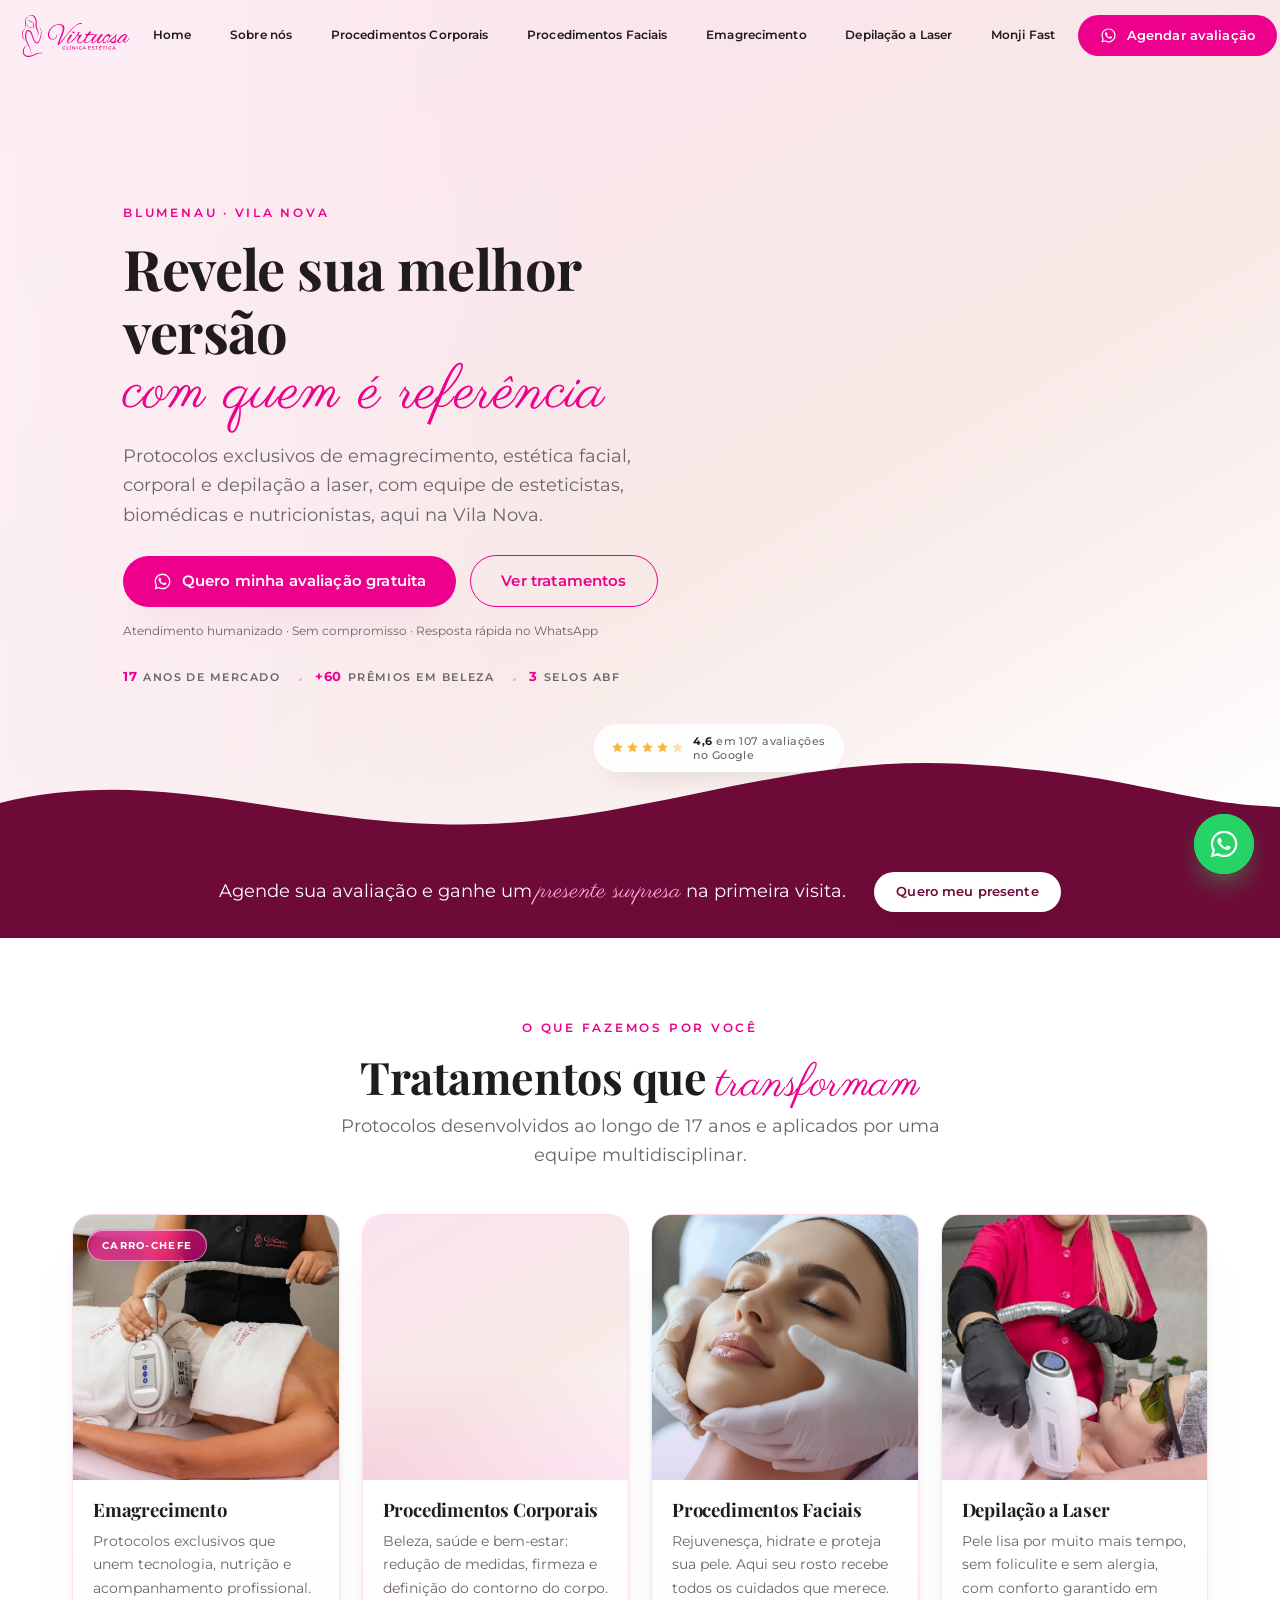
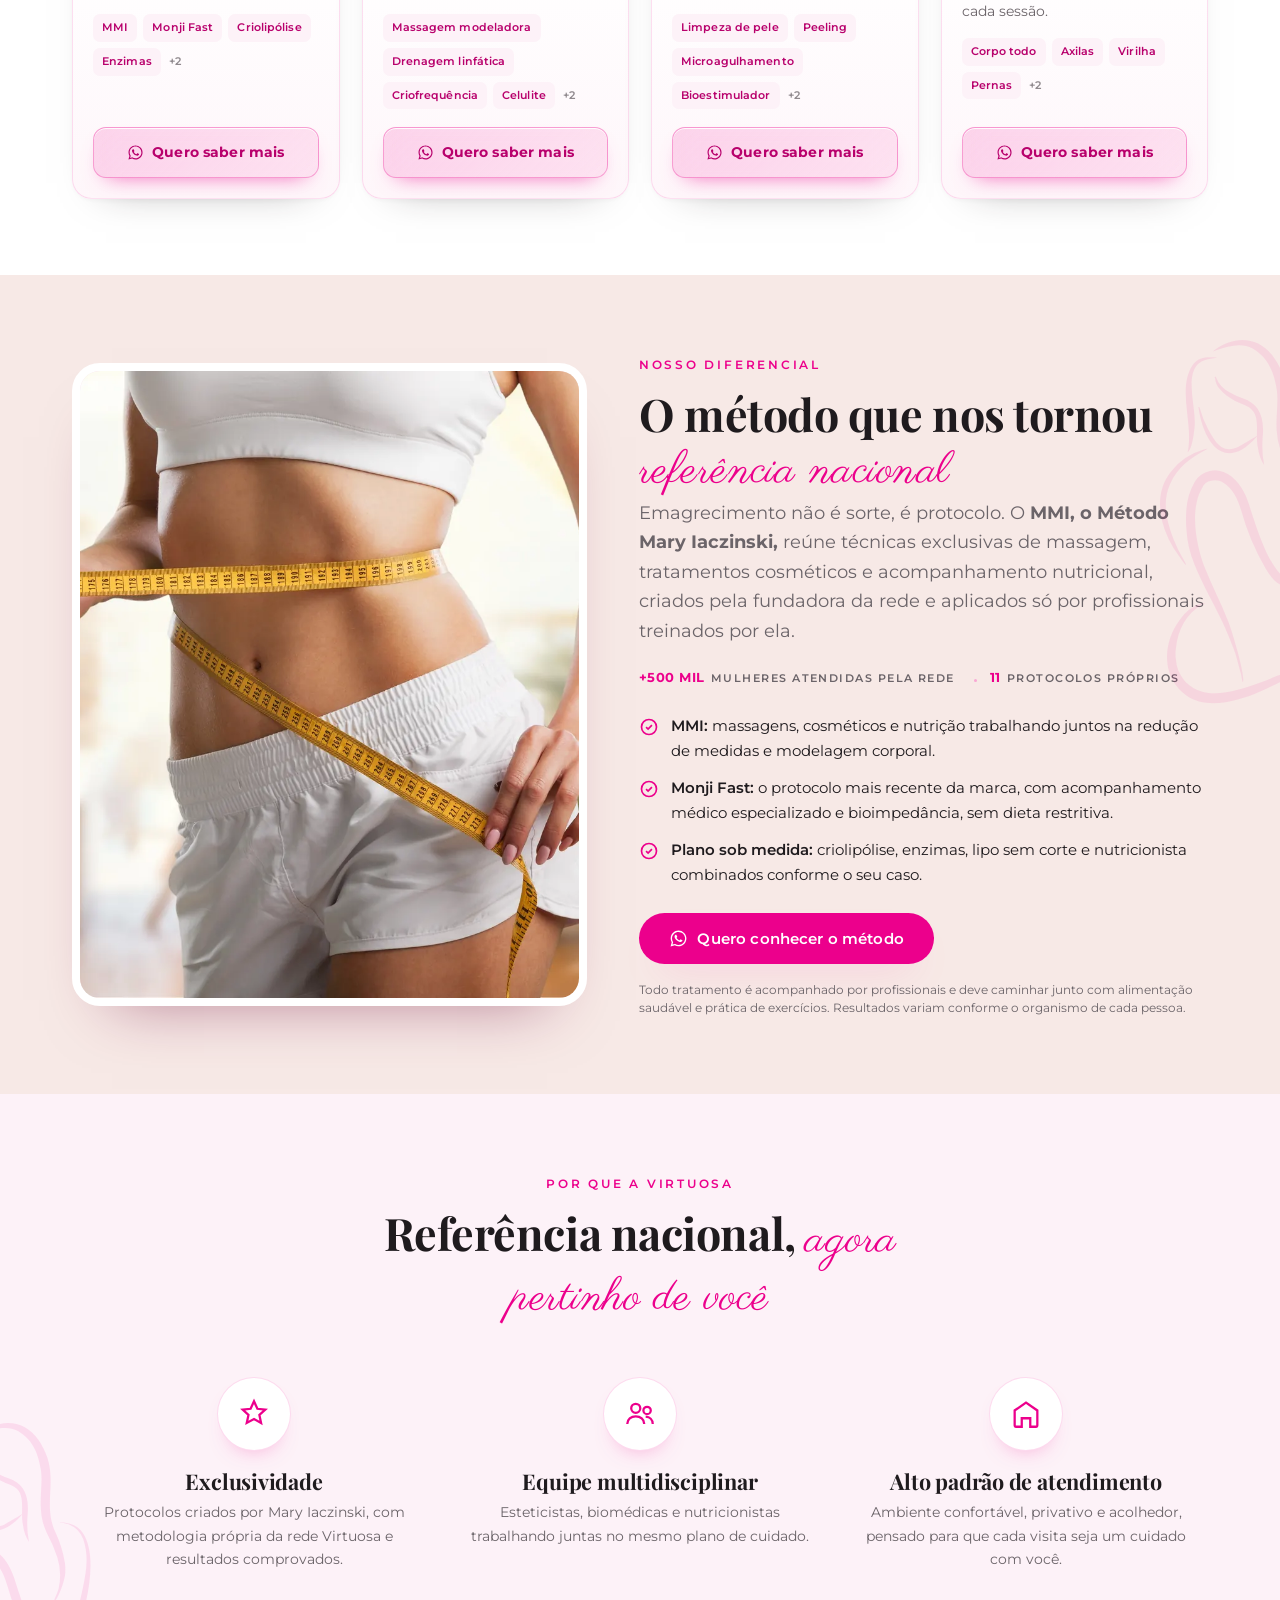
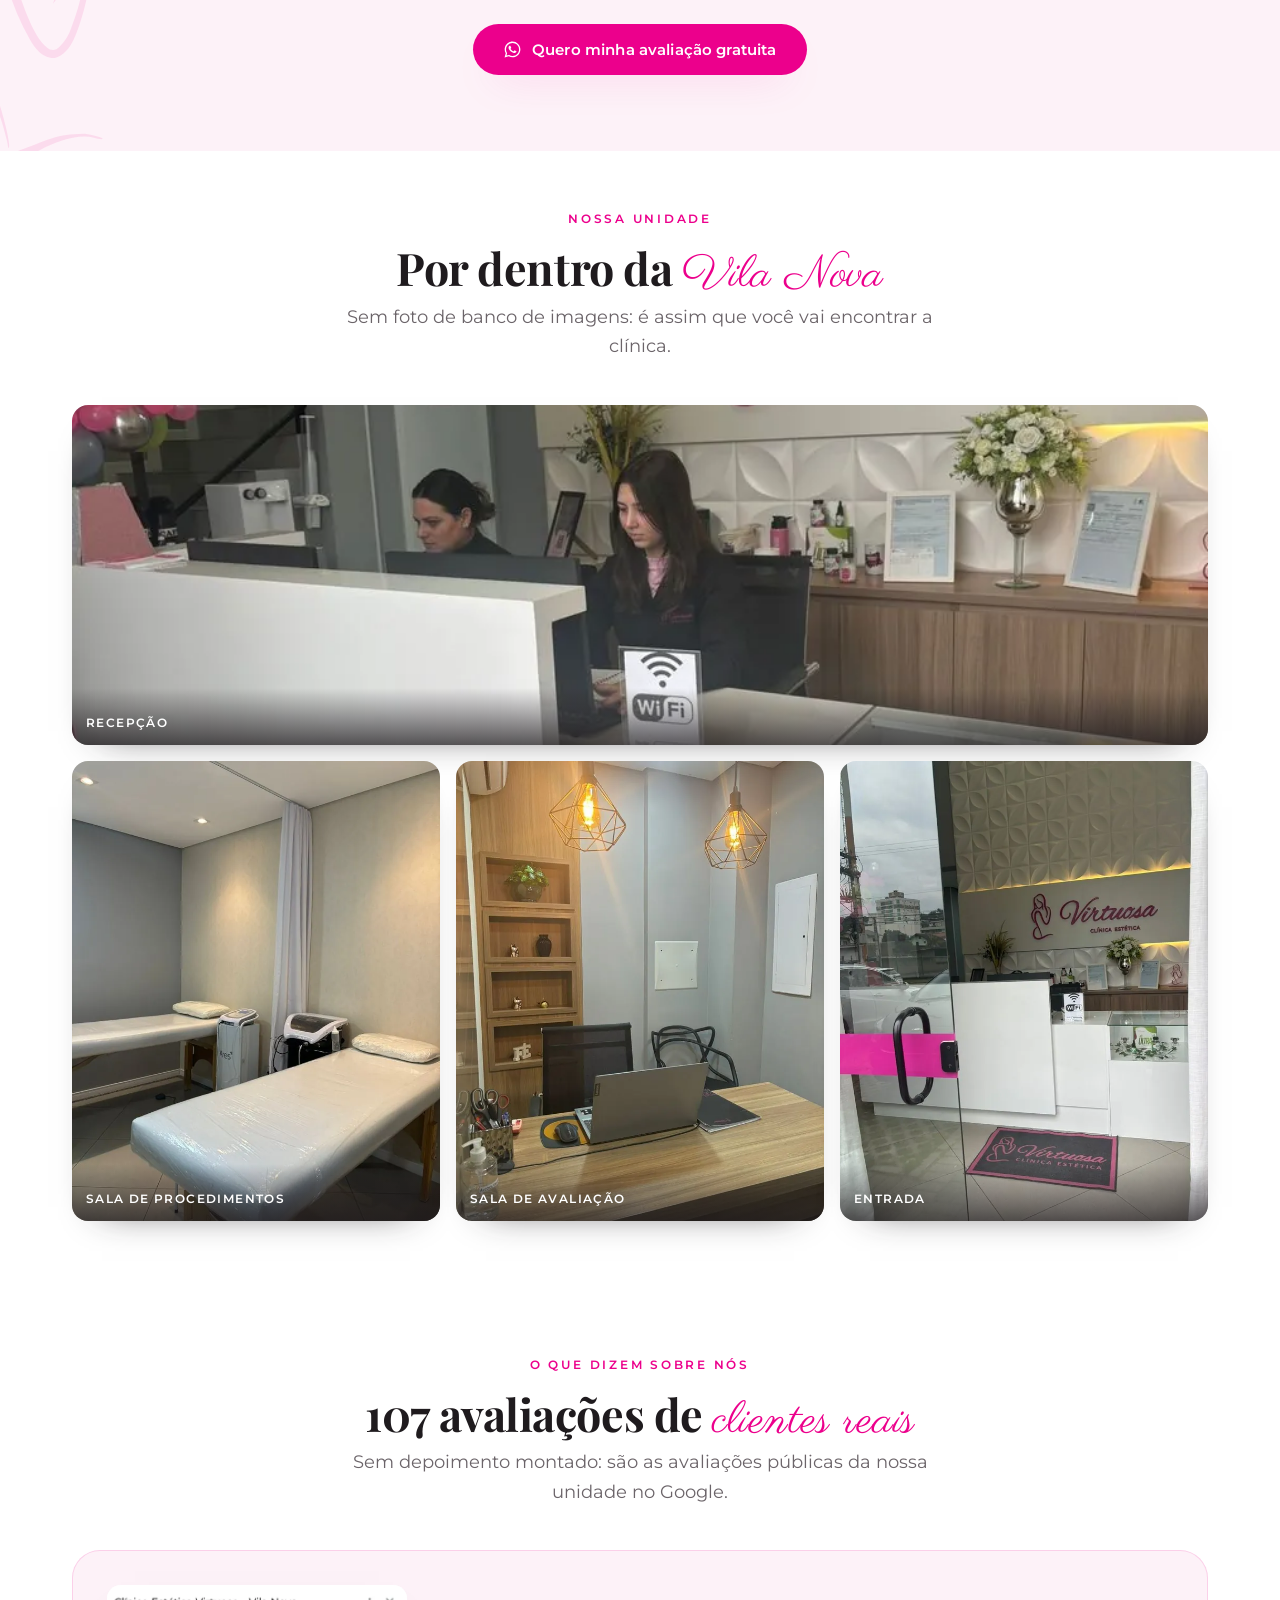
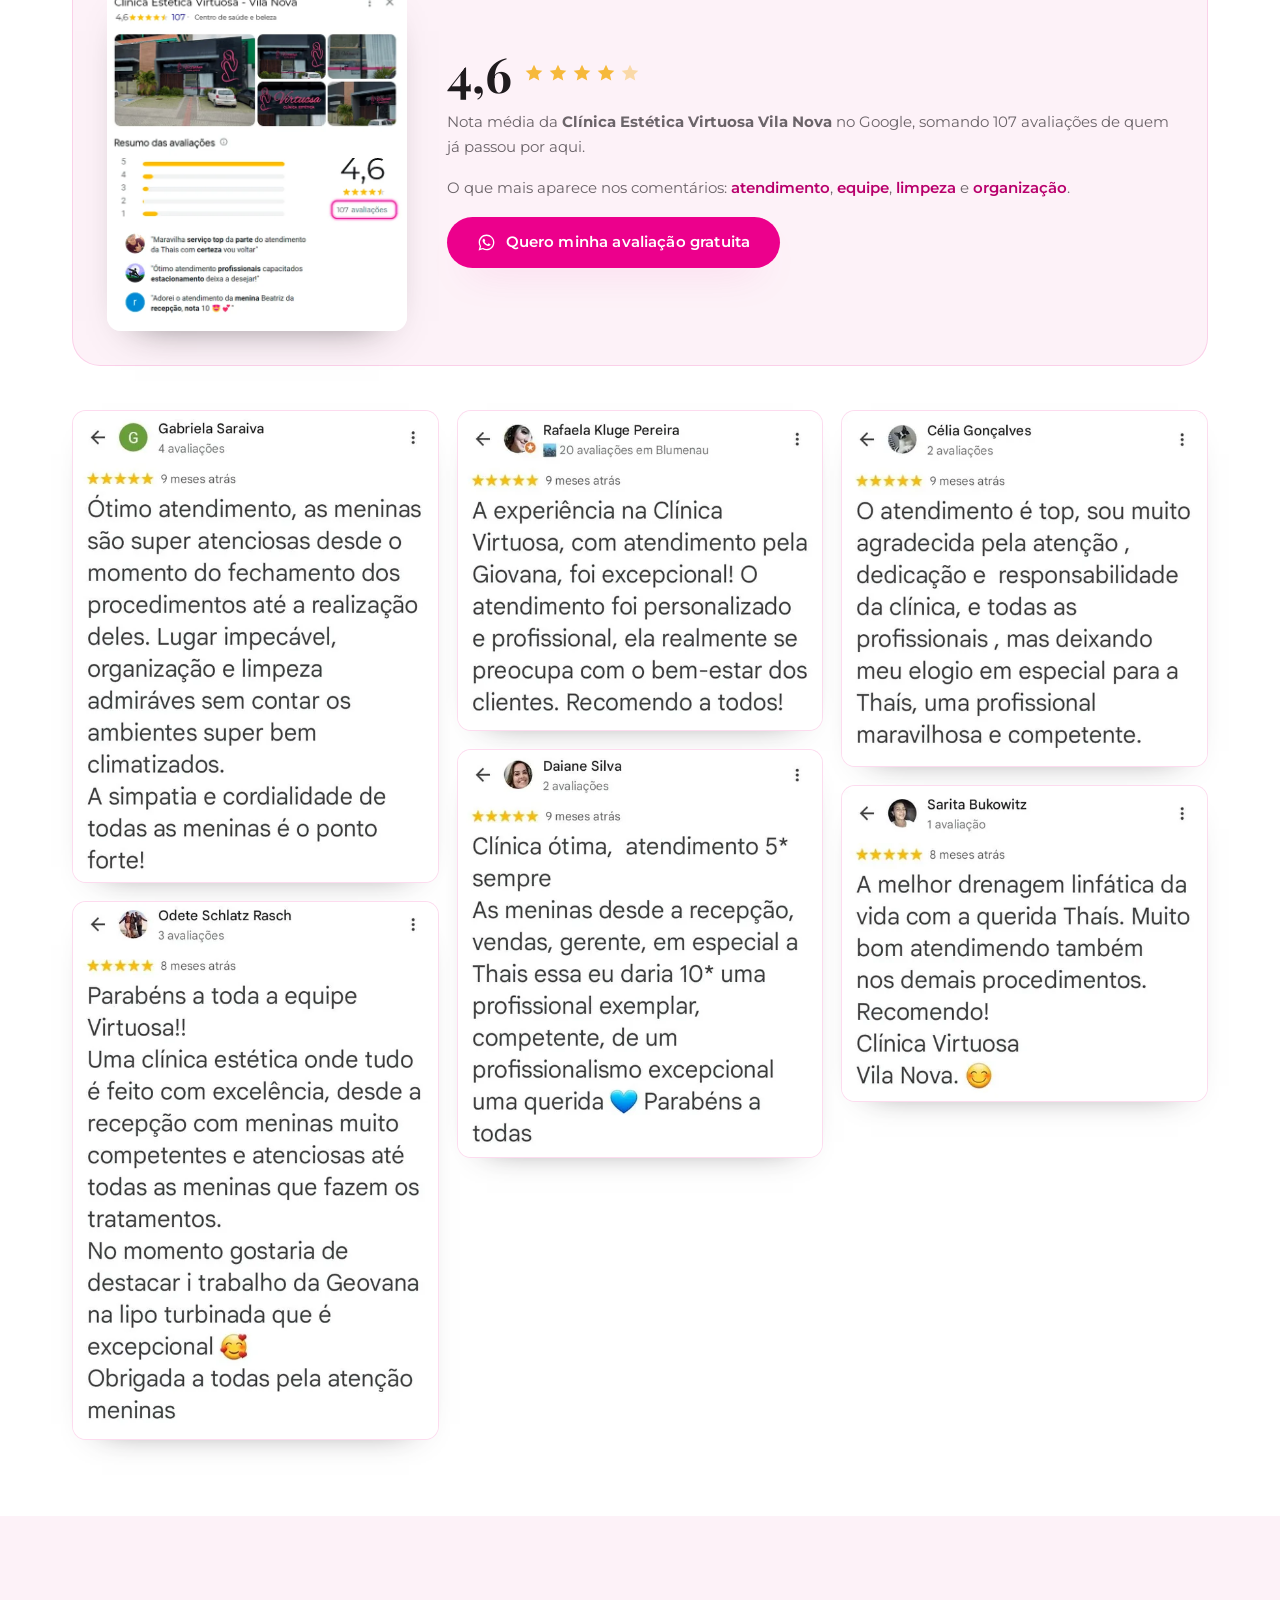
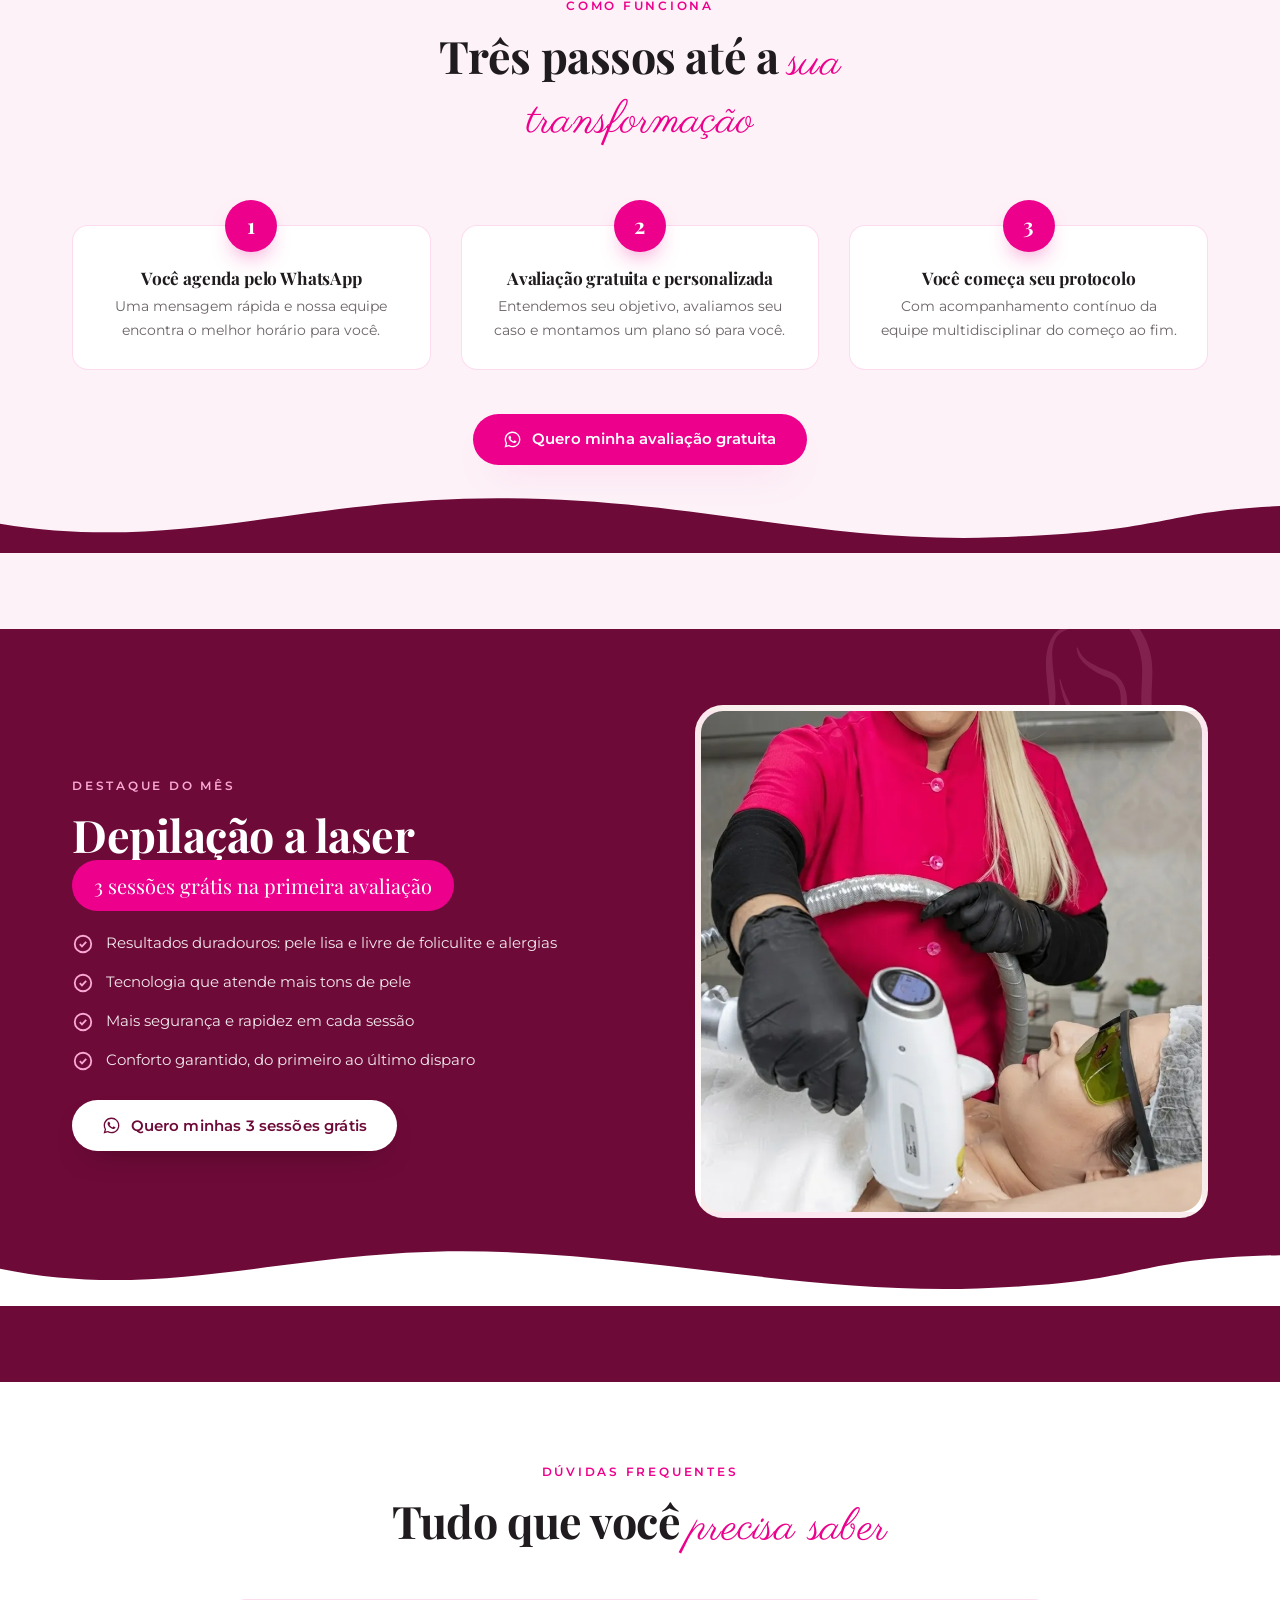
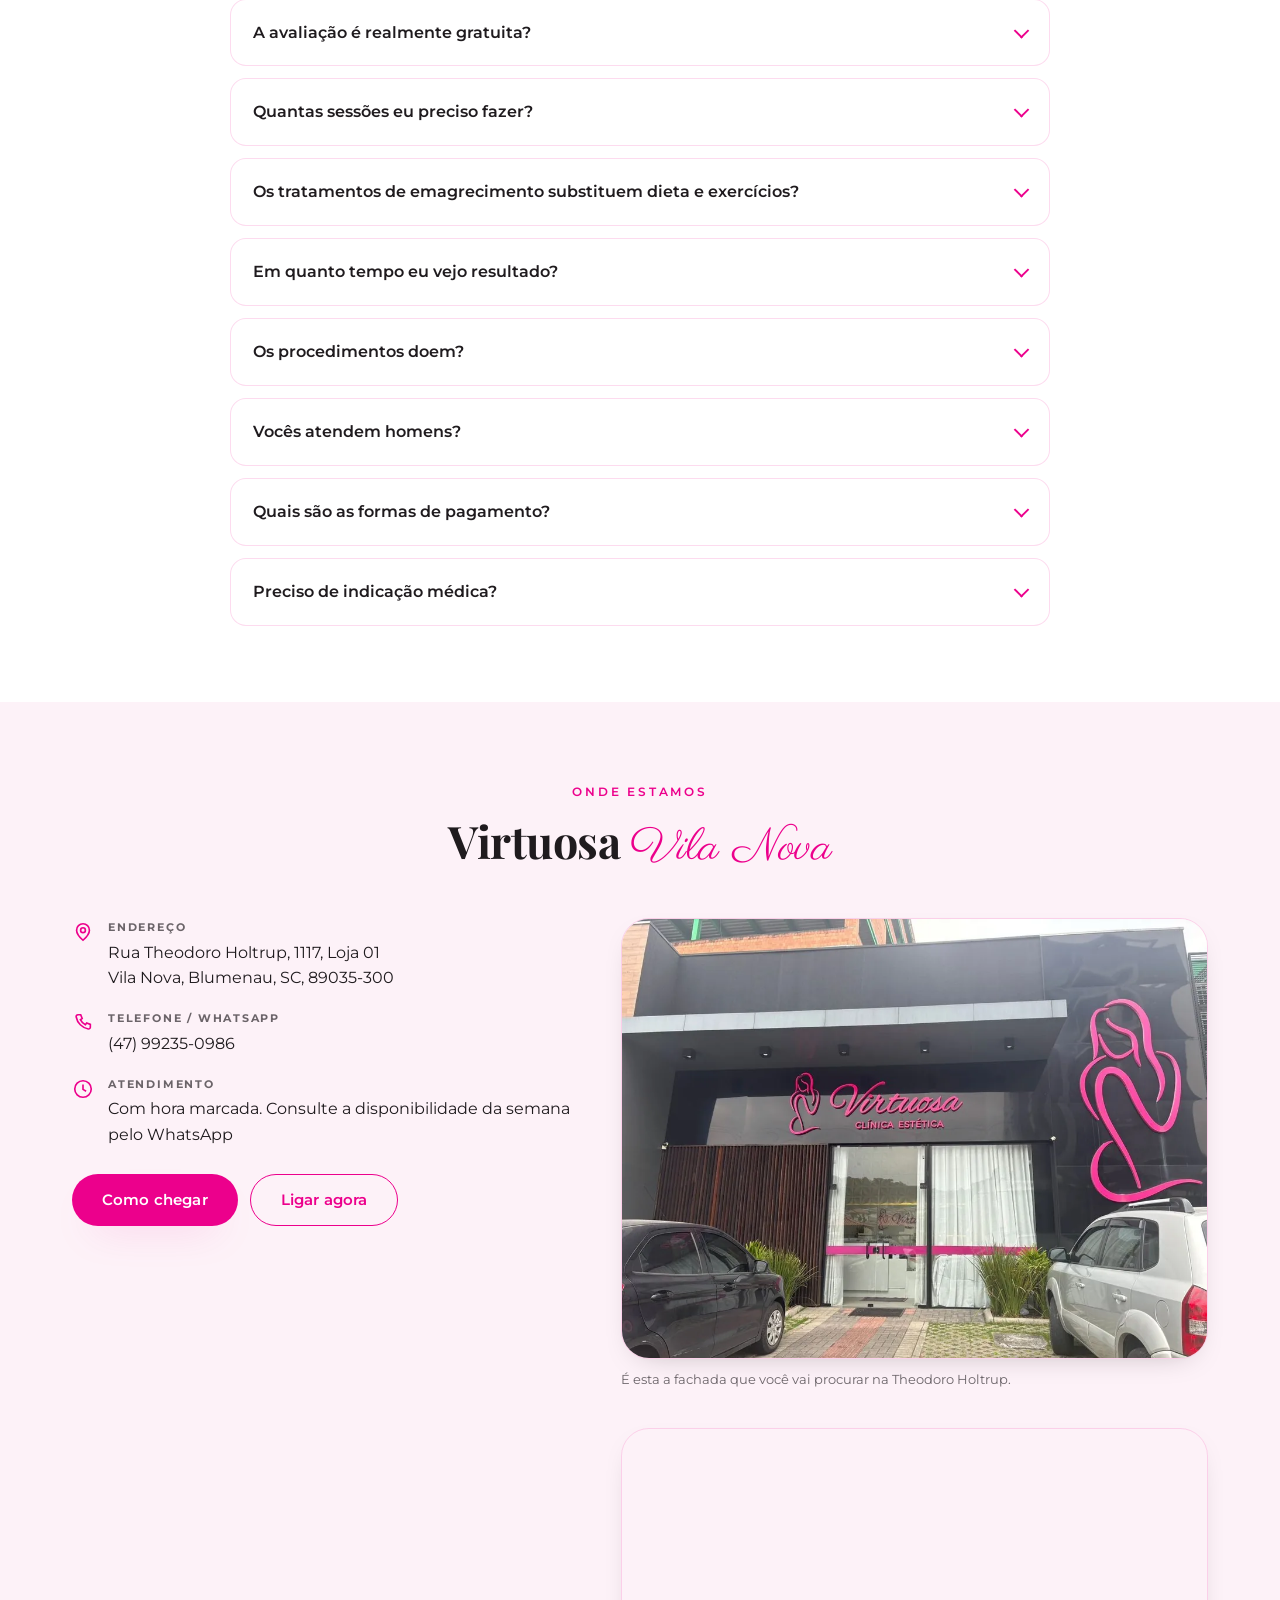
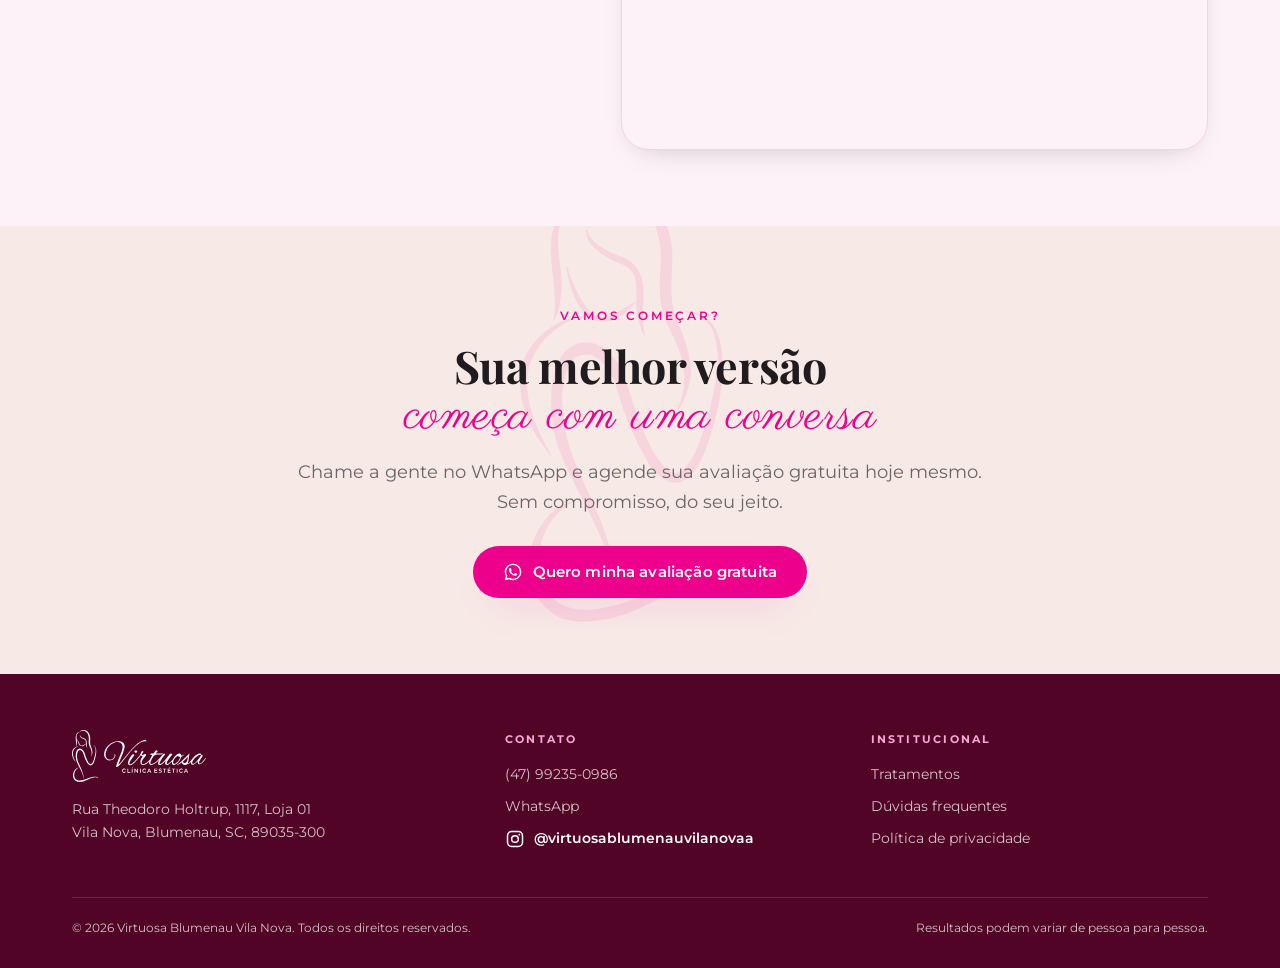
==== index.html @ 6028e005 "Landing page da Clínica Virtuosa Blumenau Vila Nova Site estático (HTML/CSS/JS, sem build) com foco " ====
<!DOCTYPE html>
<html lang="pt-BR">
<head>
<meta charset="UTF-8">
<meta name="viewport" content="width=device-width, initial-scale=1">
<title>Virtuosa Blumenau Vila Nova | Clínica Estética | Avaliação Gratuita</title>
<meta name="description" content="Clínica Virtuosa Blumenau Vila Nova: emagrecimento, estética facial, corporal e depilação a laser. 17 anos de mercado. Agende sua avaliação gratuita pelo WhatsApp.">
<meta name="theme-color" content="#EC008C">
<meta property="og:title" content="Virtuosa Blumenau Vila Nova | Avaliação Gratuita">
<meta property="og:description" content="Revele sua melhor versão com quem é referência em estética no Brasil. Avaliação gratuita em Blumenau, Vila Nova.">
<meta property="og:type" content="website">
<meta property="og:locale" content="pt_BR">
<link rel="preconnect" href="https://fonts.googleapis.com">
<link rel="preconnect" href="https://fonts.gstatic.com" crossorigin>
<link href="https://fonts.googleapis.com/css2?family=Playfair+Display:wght@400;600;700&family=Montserrat:wght@400;500;600;700&family=Parisienne&display=swap" rel="stylesheet">
<link rel="stylesheet" href="styles.css">
</head>
<body>

<!-- ============ DEFINIÇÕES SVG REUTILIZÁVEIS ============ -->
<svg width="0" height="0" style="position:absolute" aria-hidden="true">
  <defs>
    <!-- Silhueta feminina em linha contínua (símbolo do logo) -->
    <g id="mark-silhueta" fill="currentColor">
      <path id="Caminho_1" data-name="Caminho 1" d="M38.375,27.915c3.165.94,4.452,3.49,5.146,6.464,1.573,6.732-.89,17.265-3.377,23.49-.947,2.374-2.044,4.676-4.306,6.1a4.737,4.737,0,0,1-1.328.586,3.6,3.6,0,0,1-1.565-.009c-2.628-.57-4.052-2.594-5.372-4.72A64.032,64.032,0,0,1,21.166,44.6c-.89-2.9-2.094-5.738-4.945-7.328a1.755,1.755,0,0,0-.805-.34,4.6,4.6,0,0,0-2,0,2.991,2.991,0,0,0-2.329,1.784c-3.355,5.5-1.631,14.956.584,20.662,1.813,4.671,4.172,9.092,6,13.753,1.292,3.017,4.95,15.675,3.886,16.149-.045.02-.465-2.554-.561-2.556-.57-2.062-1.041-4.148-1.8-6.161-.827-2.2-1.714-4.362-2.7-6.5C14.137,68.949,11.247,64.1,9.12,58.872a27.611,27.611,0,0,1-2.19-9.415,34.194,34.194,0,0,1,0-5.08,16.509,16.509,0,0,1,2.19-7.214,6.215,6.215,0,0,1,8.613-1.988c2.925,1.8,4.453,4.694,5.476,7.856,1.56,4.819,4.815,15.757,8.973,18.792a2.208,2.208,0,0,0,3.2-.131,12.708,12.708,0,0,0,3.342-5.281A63,63,0,0,0,41.856,45.79c.967-4.753,1.775-8.849.151-13.7a7.027,7.027,0,0,0-3.851-3.964c-.72-.311-3.031-.725-3.029-.767a16.213,16.213,0,0,1,3.248.559" transform="translate(-0.082 -0.329)" fill="currentColor" fill-rule="evenodd"/>
      <path id="Caminho_2" data-name="Caminho 2" d="M25.744,90c6.977-2.554,8.741-3.964,16.32-4.118,1.8.078,5.418,1.1,5.228,1.385s-1.538-.155-2.458-.307c-4.5-1.176-10.592,1.318-14.534,3.288-4.21,2.1-8.512,4.087-13.158,4.749-3.57.509-7.283.456-10.442-1.874C.275,88.381.709,79.479,5.173,73.56a10.462,10.462,0,0,1,5.348-4.137,7.254,7.254,0,0,1,1.513-.238c.051.04-.9.307-1.083.442C6.741,72.172,4.727,76.1,4.176,80.945a9.087,9.087,0,0,0-.008,2.913,9.223,9.223,0,0,0,7.092,8.488C15.731,93.43,21.677,91.489,25.744,90" transform="translate(-0.022 -0.832)" fill="currentColor" fill-rule="evenodd"/>
      <path id="Caminho_3" data-name="Caminho 3" d="M14.72,2.344C19.385-1.018,25.832-1.18,29.826,4.617c6.619,9.606.694,16.351,4.636,25.234a31.51,31.51,0,0,1,2.668,8.641,14.042,14.042,0,0,1-.008,3.227c-.488,2.488-1.588,5.775-3.3,7.758.319-1.1,1.24-3,1.533-4.109a16.535,16.535,0,0,0-.346-8.651,42.979,42.979,0,0,0-2.869-6.6,17.52,17.52,0,0,1-1.629-6.458c-.265-3.465.44-7.28.052-10.489-.68-4.512-2.152-8.536-6.315-10.947C21.3.514,17.928,1.642,14.972,2.6c-.538.233-1.133.491-.951.327a4.2,4.2,0,0,1,.7-.584" transform="translate(-0.168)" fill="currentColor" fill-rule="evenodd"/>
      <path id="Caminho_4" data-name="Caminho 4" d="M11.608,29.079C7.77,31.026,4.518,33.622,2.66,37.71c-2.2,4.827-.881,9.878.933,14.549a35.178,35.178,0,0,0,2.269,4.7c2,3.49.3,1.406-.839-.338a25.628,25.628,0,0,1-4.6-9.61c-.872-4.415-.55-8.771,2.4-12.431a16.644,16.644,0,0,1,8.548-5.737,6.5,6.5,0,0,1,1-.265c-.087.215-.693.442-.768.5" transform="translate(0 -0.344)" fill="currentColor" fill-rule="evenodd"/>
      <path id="Caminho_5" data-name="Caminho 5" d="M14.692,9.676a7.145,7.145,0,0,0,3.688,4.064A18.421,18.421,0,0,0,21.834,15.3c3.5,1.19,5.528,4.055,5.083,9.572a27.294,27.294,0,0,0,.349,7.834A11.068,11.068,0,0,1,25.63,28.1c-.956-4.125,1.335-9.219-3.376-11.029a15.917,15.917,0,0,1-4.628-2.411c-1.416-1.186-2.974-2.383-3.126-4.533-.111-.228-.218-.454.192-.45" transform="translate(-0.173 -0.117)" fill="currentColor" fill-rule="evenodd"/>
      <path id="Caminho_6" data-name="Caminho 6" d="M9.017,23.249c-.405,3.493-.911,5.277-1.778,6.081C8.918,21.911,4.456,13.016,8.524,6.651c1.219-1.908,3-2.152,4.953-2.117,1.153.021,1.938.069,1.274.13-.189.018-.958.168-1.494.253C4.819,6,9.964,17.423,9.017,23.249" transform="translate(-0.081 -0.055)" fill="currentColor" fill-rule="evenodd"/>
      <path id="Caminho_7" data-name="Caminho 7" d="M25.176,25.256c.676-.45.41-.254.043.154-7.978,8.96-13.6,2.374-15.077-7.546-.083-.235.011-.278.211-.2a28.414,28.414,0,0,0,4.162,8.8c1.653,2.2,3.544,2.668,6.023,1.5.4-.191,4.64-2.694,4.637-2.705" transform="translate(-0.121 -0.212)" fill="currentColor" fill-rule="evenodd"/>
    </g>
    <!-- Ícone WhatsApp -->
    <g id="ic-wa"><path fill="currentColor" d="M12.04 2C6.58 2 2.13 6.45 2.13 11.91c0 1.75.46 3.45 1.32 4.95L2 22l5.25-1.38a9.9 9.9 0 0 0 4.79 1.22h.01c5.46 0 9.91-4.45 9.91-9.91 0-2.65-1.03-5.14-2.9-7.01A9.82 9.82 0 0 0 12.04 2Zm0 18.13h-.01a8.2 8.2 0 0 1-4.19-1.15l-.3-.18-3.12.82.83-3.04-.2-.31a8.19 8.19 0 0 1-1.26-4.36c0-4.54 3.7-8.24 8.25-8.24 2.2 0 4.27.86 5.83 2.42a8.2 8.2 0 0 1 2.41 5.83c0 4.54-3.7 8.21-8.24 8.21Zm4.52-6.16c-.25-.12-1.47-.72-1.69-.81-.23-.08-.39-.12-.56.13-.16.24-.64.8-.78.97-.15.16-.29.18-.53.06-.25-.12-1.05-.39-1.99-1.23-.74-.66-1.23-1.47-1.38-1.72-.14-.25-.01-.38.11-.5.11-.11.25-.29.37-.43.13-.15.17-.25.25-.41.08-.17.04-.31-.02-.43-.06-.12-.56-1.34-.76-1.84-.2-.48-.4-.42-.56-.43h-.47c-.16 0-.43.06-.65.31-.22.25-.85.84-.85 2.03s.87 2.35 1 2.51c.12.16 1.71 2.61 4.15 3.66.58.25 1.03.4 1.38.51.58.19 1.11.16 1.53.1.47-.07 1.47-.6 1.67-1.18.21-.58.21-1.07.15-1.18-.06-.11-.22-.17-.47-.29Z"/></g>
  </defs>
</svg>

<!-- ============ HEADER ============ -->
<header class="header" id="header">
  <div class="wrap">
    <a class="brand" href="#topo" aria-label="Virtuosa Clínica Estética, início">
      <img src="assets/logo.svg" alt="Virtuosa Clínica Estética" width="243" height="94">
    </a>
      <nav class="nav" id="nav">
        <a href="index.html">Home</a>
        <a href="index.html#diferenciais">Sobre nós</a>
        <a href="procedimentos-corporais.html">Procedimentos Corporais</a>
        <a href="index.html#servicos">Procedimentos Faciais</a>
        <a href="index.html#metodo">Emagrecimento</a>
        <a href="index.html#laser">Depilação a Laser</a>
        <a href="index.html#metodo">Monji Fast</a>
      </nav>
      <button class="nav-toggle" type="button" aria-label="Abrir menu" aria-expanded="false" aria-controls="nav">
        <span></span><span></span><span></span>
      </button>
    <a class="btn btn--primary btn--sm" data-wa href="#" target="_blank" rel="noopener">
      <svg width="17" height="17" viewBox="0 0 24 24" aria-hidden="true"><use href="#ic-wa"/></svg>
      Agendar avaliação
    </a>
  </div>
</header>

<main id="topo">

<!-- ============ HERO ============ -->
<section class="hero">
  <div class="hero__photo img-slot" data-slot>
    <picture>
      <source media="(min-width:940px)" srcset="assets/img/hero-desktop.webp" type="image/webp">
      <source media="(min-width:940px)" srcset="assets/img/hero-desktop.jpg">
      <source srcset="assets/img/hero-mobile.webp" type="image/webp">
      <img src="assets/img/hero-mobile.jpg" width="1000" height="1250" fetchpriority="high" decoding="async"
           alt="Especialista da Clínica Virtuosa Blumenau Vila Nova sorrindo no ambiente da clínica">
    </picture>
    <div class="img-slot__ph"><svg viewBox="0 0 52 98" aria-hidden="true"><use href="#mark-silhueta"/></svg><span>assets/img/hero-desktop.jpg</span></div>
  </div>
  <div class="hero__veil" aria-hidden="true"></div>
  <div class="hero__badge">
    <span class="hero__badge-stars" aria-hidden="true">
      <svg viewBox="0 0 24 24" fill="currentColor"><path d="m12 2 3 6.5 7 .8-5.2 4.7 1.5 6.9L12 17.4 5.7 20.9l1.5-6.9L2 9.3l7-.8L12 2Z"/></svg>
      <svg viewBox="0 0 24 24" fill="currentColor"><path d="m12 2 3 6.5 7 .8-5.2 4.7 1.5 6.9L12 17.4 5.7 20.9l1.5-6.9L2 9.3l7-.8L12 2Z"/></svg>
      <svg viewBox="0 0 24 24" fill="currentColor"><path d="m12 2 3 6.5 7 .8-5.2 4.7 1.5 6.9L12 17.4 5.7 20.9l1.5-6.9L2 9.3l7-.8L12 2Z"/></svg>
      <svg viewBox="0 0 24 24" fill="currentColor"><path d="m12 2 3 6.5 7 .8-5.2 4.7 1.5 6.9L12 17.4 5.7 20.9l1.5-6.9L2 9.3l7-.8L12 2Z"/></svg>
      <svg viewBox="0 0 24 24" fill="currentColor"><path d="m12 2 3 6.5 7 .8-5.2 4.7 1.5 6.9L12 17.4 5.7 20.9l1.5-6.9L2 9.3l7-.8L12 2Z"/></svg>
    </span>
    <span><strong>4,6</strong> em 107 avaliações no Google</span>
  </div>
  <div class="wrap">
    <div class="hero__grid">
      <div class="hero__copy reveal">
        <span class="kicker">Blumenau · Vila Nova</span>
        <h1>Revele sua melhor versão <span class="script">com quem é referência</span></h1>
        <p class="lead hero__sub">Protocolos exclusivos de emagrecimento, estética facial, corporal e depilação a laser, com equipe de esteticistas, biomédicas e nutricionistas, aqui na Vila Nova.</p>
        <div class="hero__cta">
          <a class="btn btn--primary" data-wa href="#" target="_blank" rel="noopener">
            <svg width="19" height="19" viewBox="0 0 24 24" aria-hidden="true"><use href="#ic-wa"/></svg>
            Quero minha avaliação gratuita
          </a>
          <a class="btn btn--ghost" href="#servicos">Ver tratamentos</a>
        </div>
        <p class="hero__note">Atendimento humanizado · Sem compromisso · Resposta rápida no WhatsApp</p>
        <ul class="seals">
          <li><strong>17</strong> anos de mercado</li>
          <li><strong>+60</strong> prêmios em beleza</li>
          <li><strong>3</strong> selos ABF</li>
        </ul>
      </div>

    </div>
  </div>
  <div class="wave" aria-hidden="true">
    <svg viewBox="0 0 1440 90" preserveAspectRatio="none"><path fill="#6E0A38" d="M0 46c180-40 320 22 520 22S880-4 1080 6s240 40 360 44v40H0V46Z"/></svg>
  </div>
</section>

<!-- ============ BARRA DE OFERTA ============ -->
<section class="offer" aria-label="Oferta da primeira visita">
  <div class="wrap">
    <p>Agende sua avaliação e ganhe um <span class="gift">presente surpresa</span> na primeira visita.</p>
    <a class="btn btn--light btn--sm" data-wa data-msg="Olá, estava no site e quero agendar minha avaliação gratuita para receber o presente surpresa" href="#" target="_blank" rel="noopener">Quero meu presente</a>
  </div>
</section>

<!-- ============ SERVIÇOS ============ -->
<section class="section" id="servicos">
  <div class="wrap">
    <div class="section-head reveal">
      <span class="kicker">O que fazemos por você</span>
      <h2>Tratamentos que <span class="script">transformam</span></h2>
      <p class="lead">Protocolos desenvolvidos ao longo de 17 anos e aplicados por uma equipe multidisciplinar.</p>
    </div>

    <div class="grid grid-4">
      <article class="card reveal">
        <span class="card__flag">Carro-chefe</span>
        <div class="img-slot" data-slot>
          <picture>
            <source srcset="assets/img/emagrecimento.webp?v=2" type="image/webp">
            <img src="assets/img/emagrecimento.jpg?v=2" width="800" height="600" alt="Protocolo de emagrecimento na Virtuosa" loading="lazy" decoding="async">
          </picture>
          <div class="img-slot__ph"><svg viewBox="0 0 52 98" aria-hidden="true"><use href="#mark-silhueta"/></svg><span>emagrecimento.jpg</span></div>
        </div>
        <div class="card__body">
          <h3>Emagrecimento</h3>
          <p>Protocolos exclusivos que unem tecnologia, nutrição e acompanhamento profissional.</p>
          <ul class="card__tags">
            <li>MMI</li><li>Monji Fast</li><li>Criolipólise</li><li>Enzimas</li><li class="more">+2</li>
          </ul>
          <a class="card__cta" data-wa data-msg="Olá, estava no site e quero saber mais sobre os protocolos de Emagrecimento" href="#" target="_blank" rel="noopener"><svg width="17" height="17" viewBox="0 0 24 24" aria-hidden="true"><use href="#ic-wa"/></svg>Quero saber mais</a>
        </div>
      </article>

      <article class="card reveal">
        <div class="img-slot" data-slot>
          <picture>
            <source srcset="assets/img/corporal.webp?v=2" type="image/webp">
            <img src="assets/img/corporal.jpg?v=2" width="800" height="600" alt="Procedimentos corporais na Virtuosa" loading="lazy" decoding="async">
          </picture>
          <div class="img-slot__ph"><svg viewBox="0 0 52 98" aria-hidden="true"><use href="#mark-silhueta"/></svg><span>corporal.jpg</span></div>
        </div>
        <div class="card__body">
          <h3>Procedimentos Corporais</h3>
          <p>Beleza, saúde e bem-estar: redução de medidas, firmeza e definição do contorno do corpo.</p>
          <ul class="card__tags">
            <li>Massagem modeladora</li><li>Drenagem linfática</li><li>Criofrequência</li><li>Celulite</li><li class="more">+2</li>
          </ul>
          <a class="card__cta" data-wa data-msg="Olá, estava no site e quero saber mais sobre os Procedimentos Corporais" href="#" target="_blank" rel="noopener"><svg width="17" height="17" viewBox="0 0 24 24" aria-hidden="true"><use href="#ic-wa"/></svg>Quero saber mais</a>
        </div>
      </article>

      <article class="card reveal">
        <div class="img-slot" data-slot>
          <picture>
            <source srcset="assets/img/facial.webp?v=2" type="image/webp">
            <img src="assets/img/facial.jpg?v=2" width="800" height="600" alt="Procedimentos faciais na Virtuosa" loading="lazy" decoding="async">
          </picture>
          <div class="img-slot__ph"><svg viewBox="0 0 52 98" aria-hidden="true"><use href="#mark-silhueta"/></svg><span>facial.jpg</span></div>
        </div>
        <div class="card__body">
          <h3>Procedimentos Faciais</h3>
          <p>Rejuvenesça, hidrate e proteja sua pele. Aqui seu rosto recebe todos os cuidados que merece.</p>
          <ul class="card__tags">
            <li>Limpeza de pele</li><li>Peeling</li><li>Microagulhamento</li><li>Bioestimulador</li><li class="more">+2</li>
          </ul>
          <a class="card__cta" data-wa data-msg="Olá, estava no site e quero saber mais sobre os Procedimentos Faciais" href="#" target="_blank" rel="noopener"><svg width="17" height="17" viewBox="0 0 24 24" aria-hidden="true"><use href="#ic-wa"/></svg>Quero saber mais</a>
        </div>
      </article>

      <article class="card reveal">
        <div class="img-slot" data-slot>
          <picture>
            <source srcset="assets/img/laser.webp?v=2" type="image/webp">
            <img src="assets/img/laser.jpg?v=2" width="800" height="600" alt="Depilação a laser na Virtuosa" loading="lazy" decoding="async">
          </picture>
          <div class="img-slot__ph"><svg viewBox="0 0 52 98" aria-hidden="true"><use href="#mark-silhueta"/></svg><span>laser.jpg</span></div>
        </div>
        <div class="card__body">
          <h3>Depilação a Laser</h3>
          <p>Pele lisa por muito mais tempo, sem foliculite e sem alergia, com conforto garantido em cada sessão.</p>
          <ul class="card__tags">
            <li>Corpo todo</li><li>Axilas</li><li>Virilha</li><li>Pernas</li><li class="more">+2</li>
          </ul>
          <a class="card__cta" data-wa data-msg="Olá, estava no site e quero saber mais sobre a Depilação a Laser" href="#" target="_blank" rel="noopener"><svg width="17" height="17" viewBox="0 0 24 24" aria-hidden="true"><use href="#ic-wa"/></svg>Quero saber mais</a>
        </div>
      </article>
    </div>
  </div>
</section>

<!-- ============ MÉTODO MMI ============ -->
<section class="section bg-nude" id="metodo">
  <svg class="line-deco" style="top:8%;right:-80px;width:200px;color:#EC008C;opacity:.08" viewBox="0 0 52 98" aria-hidden="true"><use href="#mark-silhueta"/></svg>
  <div class="wrap">
    <div class="method__grid">
      <div class="method__media reveal">
        <div class="img-slot" data-slot>
          <picture>
            <source srcset="assets/img/metodo-mmi.webp" type="image/webp">
            <img src="assets/img/metodo-mmi.jpg" width="800" height="1000" alt="Atendimento do protocolo de emagrecimento MMI na Clínica Virtuosa" loading="lazy" decoding="async">
          </picture>
          <div class="img-slot__ph"><svg viewBox="0 0 52 98" aria-hidden="true"><use href="#mark-silhueta"/></svg><span>metodo-mmi.jpg</span></div>
        </div>
      </div>
      <div class="reveal">
        <span class="kicker">Nosso diferencial</span>
        <h2>O método que nos tornou <span class="script">referência nacional</span></h2>
        <p class="lead">Emagrecimento não é sorte, é protocolo. O <strong>MMI, o Método Mary Iaczinski,</strong> reúne técnicas exclusivas de massagem, tratamentos cosméticos e acompanhamento nutricional, criados pela fundadora da rede e aplicados só por profissionais treinados por ela.</p>

        <ul class="seals seals--method">
          <li><strong>+500 mil</strong> mulheres atendidas pela rede</li>
          <li><strong>11</strong> protocolos próprios</li>
        </ul>

        <ul class="protocols">
          <li><svg viewBox="0 0 24 24" fill="none" stroke="currentColor" stroke-width="2" aria-hidden="true"><circle cx="12" cy="12" r="9"/><path d="m8.5 12.2 2.4 2.4 4.6-4.9"/></svg><span><b>MMI:</b> massagens, cosméticos e nutrição trabalhando juntos na redução de medidas e modelagem corporal.</span></li>
          <li><svg viewBox="0 0 24 24" fill="none" stroke="currentColor" stroke-width="2" aria-hidden="true"><circle cx="12" cy="12" r="9"/><path d="m8.5 12.2 2.4 2.4 4.6-4.9"/></svg><span><b>Monji Fast:</b> o protocolo mais recente da marca, com acompanhamento médico especializado e bioimpedância, sem dieta restritiva.</span></li>
          <li><svg viewBox="0 0 24 24" fill="none" stroke="currentColor" stroke-width="2" aria-hidden="true"><circle cx="12" cy="12" r="9"/><path d="m8.5 12.2 2.4 2.4 4.6-4.9"/></svg><span><b>Plano sob medida:</b> criolipólise, enzimas, lipo sem corte e nutricionista combinados conforme o seu caso.</span></li>
        </ul>

        <a class="btn btn--primary" data-wa data-msg="Olá, estava no site e quero saber mais sobre o método MMI de emagrecimento" href="#" target="_blank" rel="noopener">
          <svg width="19" height="19" viewBox="0 0 24 24" aria-hidden="true"><use href="#ic-wa"/></svg>
          Quero conhecer o método
        </a>
        <p class="disclaimer">Todo tratamento é acompanhado por profissionais e deve caminhar junto com alimentação saudável e prática de exercícios. Resultados variam conforme o organismo de cada pessoa.</p>
      </div>
    </div>
  </div>
</section>

<!-- ============ POR QUE A VIRTUOSA ============ -->
<section class="section bg-rose" id="diferenciais">
  <svg class="line-deco" style="bottom:-30px;left:-70px;width:190px;color:#F9A8D4;opacity:.3" viewBox="0 0 52 98" aria-hidden="true"><use href="#mark-silhueta"/></svg>
  <div class="wrap">
    <div class="section-head reveal">
      <span class="kicker">Por que a Virtuosa</span>
      <h2>Referência nacional, <span class="script">agora pertinho de você</span></h2>
    </div>
    <div class="grid grid-3">
      <div class="feature reveal">
        <div class="feature__icon"><svg viewBox="0 0 24 24" fill="none" stroke="currentColor" stroke-width="1.6" aria-hidden="true"><path d="m12 3 2.4 5.3 5.6.6-4.2 3.8 1.2 5.6L12 15.5 6.9 18.3l1.2-5.6L4 8.9l5.6-.6L12 3Z"/></svg></div>
        <h3>Exclusividade</h3>
        <p>Protocolos criados por Mary Iaczinski, com metodologia própria da rede Virtuosa e resultados comprovados.</p>
      </div>
      <div class="feature reveal">
        <div class="feature__icon"><svg viewBox="0 0 24 24" fill="none" stroke="currentColor" stroke-width="1.6" aria-hidden="true"><circle cx="9" cy="8" r="3.2"/><circle cx="17" cy="9.5" r="2.6"/><path d="M3 19c0-3.3 2.7-5.4 6-5.4s6 2.1 6 5.4M16 13.8c2.8.2 5 2.2 5 5.2"/></svg></div>
        <h3>Equipe multidisciplinar</h3>
        <p>Esteticistas, biomédicas e nutricionistas trabalhando juntas no mesmo plano de cuidado.</p>
      </div>
      <div class="feature reveal">
        <div class="feature__icon"><svg viewBox="0 0 24 24" fill="none" stroke="currentColor" stroke-width="1.6" aria-hidden="true"><path d="M4 20V9.5L12 4l8 5.5V20a1 1 0 0 1-1 1h-4v-6H9v6H5a1 1 0 0 1-1-1Z"/></svg></div>
        <h3>Alto padrão de atendimento</h3>
        <p>Ambiente confortável, privativo e acolhedor, pensado para que cada visita seja um cuidado com você.</p>
      </div>
    </div>
    <div class="center" style="margin-top:44px">
      <a class="btn btn--primary reveal" data-wa href="#" target="_blank" rel="noopener">
        <svg width="19" height="19" viewBox="0 0 24 24" aria-hidden="true"><use href="#ic-wa"/></svg>
        Quero minha avaliação gratuita
      </a>
    </div>
  </div>
</section>

<!-- ============ AMBIENTE ============ -->
<section class="section section--tight" id="ambiente">
  <div class="wrap">
    <div class="section-head reveal">
      <span class="kicker">Nossa unidade</span>
      <h2>Por dentro da <span class="script">Vila Nova</span></h2>
      <p class="lead">Sem foto de banco de imagens: é assim que você vai encontrar a clínica.</p>
    </div>
    <div class="ambiente reveal">
      <figure class="ambiente__item ambiente__item--wide">
        <picture><source srcset="assets/img/ambiente-recepcao.webp" type="image/webp">
          <img src="assets/img/ambiente-recepcao.jpg" width="900" height="675" loading="lazy" decoding="async"
               alt="Recepção da Clínica Virtuosa Vila Nova, com a equipe no balcão de atendimento"></picture>
        <figcaption>Recepção</figcaption>
      </figure>
      <figure class="ambiente__item">
        <picture><source srcset="assets/img/ambiente-sala.webp" type="image/webp">
          <img src="assets/img/ambiente-sala.jpg" width="700" height="875" loading="lazy" decoding="async"
               alt="Sala de procedimentos privativa, com maca e equipamento"></picture>
        <figcaption>Sala de procedimentos</figcaption>
      </figure>
      <figure class="ambiente__item">
        <picture><source srcset="assets/img/ambiente-consultorio.webp" type="image/webp">
          <img src="assets/img/ambiente-consultorio.jpg" width="700" height="875" loading="lazy" decoding="async"
               alt="Consultório onde é feita a avaliação gratuita"></picture>
        <figcaption>Sala de avaliação</figcaption>
      </figure>
      <figure class="ambiente__item">
        <picture><source srcset="assets/img/ambiente-entrada.webp" type="image/webp">
          <img src="assets/img/ambiente-entrada.jpg" width="700" height="875" loading="lazy" decoding="async"
               alt="Entrada da clínica vista da rua, com a marca Virtuosa na porta"></picture>
        <figcaption>Entrada</figcaption>
      </figure>
    </div>
  </div>
</section>

<!-- ============ PROVA SOCIAL ============ -->
<section class="section" id="depoimentos">
  <div class="wrap">
    <div class="section-head reveal">
      <span class="kicker">O que dizem sobre nós</span>
      <h2>107 avaliações de <span class="script">clientes reais</span></h2>
      <p class="lead">Sem depoimento montado: são as avaliações públicas da nossa unidade no Google.</p>
    </div>

    <div class="google-proof reveal">
      <a class="google-proof__shot" href="https://www.google.com/maps/dir/?api=1&destination=Rua+Theodoro+Holtrup%2C+1117+-+Vila+Nova%2C+Blumenau+-+SC%2C+89035-300" target="_blank" rel="noopener">
        <picture>
          <source srcset="assets/img/google-card.webp" type="image/webp">
          <img src="assets/img/google-card.jpg" width="620" height="715" loading="lazy" decoding="async"
               alt="Ficha da Clínica Estética Virtuosa Vila Nova no Google, com nota 4,6 e 107 avaliações">
        </picture>
      </a>
      <div class="google-proof__text">
        <span class="rating-big"><strong>4,6</strong>
          <span class="stars" aria-hidden="true">
            <svg viewBox="0 0 24 24" fill="currentColor"><path d="m12 2 3 6.5 7 .8-5.2 4.7 1.5 6.9L12 17.4 5.7 20.9l1.5-6.9L2 9.3l7-.8L12 2Z"/></svg>
            <svg viewBox="0 0 24 24" fill="currentColor"><path d="m12 2 3 6.5 7 .8-5.2 4.7 1.5 6.9L12 17.4 5.7 20.9l1.5-6.9L2 9.3l7-.8L12 2Z"/></svg>
            <svg viewBox="0 0 24 24" fill="currentColor"><path d="m12 2 3 6.5 7 .8-5.2 4.7 1.5 6.9L12 17.4 5.7 20.9l1.5-6.9L2 9.3l7-.8L12 2Z"/></svg>
            <svg viewBox="0 0 24 24" fill="currentColor"><path d="m12 2 3 6.5 7 .8-5.2 4.7 1.5 6.9L12 17.4 5.7 20.9l1.5-6.9L2 9.3l7-.8L12 2Z"/></svg>
            <svg viewBox="0 0 24 24" fill="currentColor"><path d="m12 2 3 6.5 7 .8-5.2 4.7 1.5 6.9L12 17.4 5.7 20.9l1.5-6.9L2 9.3l7-.8L12 2Z"/></svg>
          </span>
        </span>
        <p>Nota média da <strong>Clínica Estética Virtuosa Vila Nova</strong> no Google, somando 107 avaliações de quem já passou por aqui.</p>
        <p class="google-proof__quotes">O que mais aparece nos comentários: <em>atendimento</em>, <em>equipe</em>, <em>limpeza</em> e <em>organização</em>.</p>
        <a class="btn btn--primary" data-wa href="#" target="_blank" rel="noopener">
          <svg width="19" height="19" viewBox="0 0 24 24" aria-hidden="true"><use href="#ic-wa"/></svg>
          Quero minha avaliação gratuita
        </a>
      </div>
    </div>

    <div class="reviews">
      <figure class="review reveal">
        <picture><source srcset="assets/img/review-gabriela.webp" type="image/webp">
          <img src="assets/img/review-gabriela.jpg" width="560" height="723" loading="lazy" decoding="async"
               alt="Avaliação de Gabriela Saraiva no Google: ótimo atendimento, as meninas são super atenciosas desde o fechamento dos procedimentos até a realização deles. Lugar impecável, organização e limpeza admiráveis."></picture>
      </figure>
      <figure class="review reveal">
        <picture><source srcset="assets/img/review-odete.webp" type="image/webp">
          <img src="assets/img/review-odete.jpg" width="560" height="825" loading="lazy" decoding="async"
               alt="Avaliação de Odete Schlatz Rasch no Google: uma clínica estética onde tudo é feito com excelência, desde a recepção até todas as meninas que fazem os tratamentos."></picture>
      </figure>
      <figure class="review reveal">
        <picture><source srcset="assets/img/review-rafaela.webp" type="image/webp">
          <img src="assets/img/review-rafaela.jpg" width="560" height="489" loading="lazy" decoding="async"
               alt="Avaliação de Rafaela Kluge Pereira no Google: a experiência na Clínica Virtuosa foi excepcional, o atendimento foi personalizado e profissional."></picture>
      </figure>
      <figure class="review reveal">
        <picture><source srcset="assets/img/review-daiane.webp" type="image/webp">
          <img src="assets/img/review-daiane.jpg" width="560" height="625" loading="lazy" decoding="async"
               alt="Avaliação de Daiane Silva no Google: clínica ótima, atendimento cinco estrelas sempre, desde a recepção até as profissionais."></picture>
      </figure>
      <figure class="review reveal">
        <picture><source srcset="assets/img/review-celia.webp" type="image/webp">
          <img src="assets/img/review-celia.jpg" width="560" height="544" loading="lazy" decoding="async"
               alt="Avaliação de Célia Gonçalves no Google: o atendimento é top, sou muito agradecida pela atenção, dedicação e responsabilidade da clínica."></picture>
      </figure>
      <figure class="review reveal">
        <picture><source srcset="assets/img/review-sarita.webp" type="image/webp">
          <img src="assets/img/review-sarita.jpg" width="560" height="485" loading="lazy" decoding="async"
               alt="Avaliação de Sarita Bukowitz no Google: a melhor drenagem linfática, muito bom atendimento também nos demais procedimentos. Recomendo."></picture>
      </figure>
    </div>
  </div>
</section>

<!-- ============ COMO FUNCIONA ============ -->
<section class="section bg-rose" id="como-funciona">
  <div class="wrap">
    <div class="section-head reveal">
      <span class="kicker">Como funciona</span>
      <h2>Três passos até a <span class="script">sua transformação</span></h2>
    </div>
    <div class="steps-wrapper">
      <div class="steps">
        <div class="step reveal">
          <div class="step__num">1</div>
          <h3>Você agenda pelo WhatsApp</h3>
          <p>Uma mensagem rápida e nossa equipe encontra o melhor horário para você.</p>
        </div>
        <div class="step reveal">
          <div class="step__num">2</div>
          <h3>Avaliação gratuita e personalizada</h3>
          <p>Entendemos seu objetivo, avaliamos seu caso e montamos um plano só para você.</p>
        </div>
        <div class="step reveal">
          <div class="step__num">3</div>
          <h3>Você começa seu protocolo</h3>
          <p>Com acompanhamento contínuo da equipe multidisciplinar do começo ao fim.</p>
        </div>
      </div>
    </div>
    <div class="center" style="margin-top:44px">
      <a class="btn btn--primary reveal" data-wa href="#" target="_blank" rel="noopener">
        <svg width="19" height="19" viewBox="0 0 24 24" aria-hidden="true"><use href="#ic-wa"/></svg>
        Quero minha avaliação gratuita
      </a>
    </div>
  </div>
  <div class="wave" aria-hidden="true">
    <svg viewBox="0 0 1440 90" preserveAspectRatio="none"><path fill="#6E0A38" d="M0 60c200 30 340-26 560-26s360 46 560 40 180-26 320-32v48H0V60Z"/></svg>
  </div>
</section>

<!-- ============ DEPILAÇÃO A LASER ============ -->
<section class="laser section" id="laser">
  <svg class="line-deco" style="top:-20px;right:4%;width:210px;color:#F9A8D4;opacity:.14" viewBox="0 0 52 98" aria-hidden="true"><use href="#mark-silhueta"/></svg>
  <div class="wrap">
    <div class="laser__grid">
      <div class="reveal">
        <span class="kicker kicker--light">Destaque do mês</span>
        <h2>Depilação a laser</h2>
        <p class="laser__highlight">3 sessões grátis na primeira avaliação</p>
        <ul class="benefits">
          <li><svg viewBox="0 0 24 24" fill="none" stroke="currentColor" stroke-width="2" aria-hidden="true"><circle cx="12" cy="12" r="9"/><path d="m8.5 12.2 2.4 2.4 4.6-4.9"/></svg>Resultados duradouros: pele lisa e livre de foliculite e alergias</li>
          <li><svg viewBox="0 0 24 24" fill="none" stroke="currentColor" stroke-width="2" aria-hidden="true"><circle cx="12" cy="12" r="9"/><path d="m8.5 12.2 2.4 2.4 4.6-4.9"/></svg>Tecnologia que atende mais tons de pele</li>
          <li><svg viewBox="0 0 24 24" fill="none" stroke="currentColor" stroke-width="2" aria-hidden="true"><circle cx="12" cy="12" r="9"/><path d="m8.5 12.2 2.4 2.4 4.6-4.9"/></svg>Mais segurança e rapidez em cada sessão</li>
          <li><svg viewBox="0 0 24 24" fill="none" stroke="currentColor" stroke-width="2" aria-hidden="true"><circle cx="12" cy="12" r="9"/><path d="m8.5 12.2 2.4 2.4 4.6-4.9"/></svg>Conforto garantido, do primeiro ao último disparo</li>
        </ul>
        <a class="btn btn--light" data-wa data-msg="Olá, estava no site e quero agendar minha avaliação gratuita da Depilação a Laser" href="#" target="_blank" rel="noopener">
          <svg width="19" height="19" viewBox="0 0 24 24" aria-hidden="true"><use href="#ic-wa"/></svg>
          Quero minhas 3 sessões grátis
        </a>
      </div>
      <div class="laser__media reveal">
        <div class="img-slot" data-slot>
          <picture>
            <source srcset="assets/img/laser-destaque.webp?v=2" type="image/webp">
            <img src="assets/img/laser-destaque.jpg?v=2" width="900" height="900" alt="Sessão de depilação a laser na Clínica Virtuosa" loading="lazy" decoding="async">
          </picture>
          <div class="img-slot__ph"><svg viewBox="0 0 52 98" aria-hidden="true"><use href="#mark-silhueta"/></svg><span>laser-destaque.jpg</span></div>
        </div>
      </div>
    </div>
  </div>
  <div class="wave" aria-hidden="true">
    <svg viewBox="0 0 1440 90" preserveAspectRatio="none"><path fill="#FFFFFF" d="M0 52c180 34 320-18 520-18s380 44 580 38 160-30 340-34v52H0V52Z"/></svg>
  </div>
</section>

<!-- ============ FAQ ============ -->
<section class="section" id="duvidas">
  <div class="wrap">
    <div class="section-head reveal">
      <span class="kicker">Dúvidas frequentes</span>
      <h2>Tudo que você <span class="script">precisa saber</span></h2>
    </div>
    <div class="faq reveal">
      <details>
        <summary>A avaliação é realmente gratuita?</summary>
        <div class="faq__answer">Sim. A avaliação é 100% gratuita e sem compromisso. Você conversa com nossa equipe, entende o que faz sentido para o seu objetivo e decide com calma se quer seguir.</div>
      </details>
      <details>
        <summary>Quantas sessões eu preciso fazer?</summary>
        <div class="faq__answer">Depende do seu objetivo, do seu corpo e do protocolo indicado. Esse número é definido justamente na avaliação, onde montamos um plano personalizado e apresentamos tudo antes de você começar.</div>
      </details>
      <details>
        <summary>Os tratamentos de emagrecimento substituem dieta e exercícios?</summary>
        <div class="faq__answer">Não, e a gente faz questão de ser honesta sobre isso. Os protocolos aceleram e potencializam seus resultados, mas caminham junto com alimentação saudável e atividade física. Por isso o acompanhamento com nutricionista faz parte do método.</div>
      </details>
      <details>
        <summary>Em quanto tempo eu vejo resultado?</summary>
        <div class="faq__answer">Muitas clientes já percebem diferença nas primeiras sessões, principalmente em medidas e na qualidade da pele. O ritmo varia de organismo para organismo. Na avaliação explicamos o que esperar de forma realista, sem promessa milagrosa.</div>
      </details>
      <details>
        <summary>Os procedimentos doem?</summary>
        <div class="faq__answer">Nossos protocolos são pensados para o seu conforto. A maioria das clientes descreve as sessões como tranquilas, e a equipe ajusta a intensidade durante todo o atendimento, inclusive na depilação a laser.</div>
      </details>
      <details>
        <summary>Vocês atendem homens?</summary>
        <div class="faq__answer">Sim. Temos protocolos corporais, faciais e de depilação a laser também para o público masculino, com o mesmo cuidado e privacidade.</div>
      </details>
      <details>
        <summary>Quais são as formas de pagamento?</summary>
        <div class="faq__answer">Trabalhamos com pix, dinheiro, cartões de débito e crédito, com opções de parcelamento. As condições são apresentadas na avaliação, sem surpresas.</div>
      </details>
      <details>
        <summary>Preciso de indicação médica?</summary>
        <div class="faq__answer">Na maioria dos casos, não. Em situações específicas de saúde, nossa equipe pode solicitar liberação médica para garantir que o tratamento seja seguro para você.</div>
      </details>
    </div>
  </div>
</section>

<!-- ============ LOCALIZAÇÃO ============ -->
<section class="section bg-rose" id="localizacao">
  <div class="wrap">
    <div class="section-head reveal">
      <span class="kicker">Onde estamos</span>
      <h2>Virtuosa <span class="script">Vila Nova</span></h2>
    </div>
    <div class="local">
      <div class="local__info reveal">
        <ul class="info-list">
          <li>
            <svg viewBox="0 0 24 24" fill="none" stroke="currentColor" stroke-width="1.8" aria-hidden="true"><path d="M12 21s7-6.2 7-11a7 7 0 1 0-14 0c0 4.8 7 11 7 11Z"/><circle cx="12" cy="10" r="2.6"/></svg>
            <span><strong>Endereço</strong><span>Rua Theodoro Holtrup, 1117, Loja 01<br>Vila Nova, Blumenau, SC, 89035-300</span></span>
          </li>
          <li>
            <svg viewBox="0 0 24 24" fill="none" stroke="currentColor" stroke-width="1.8" aria-hidden="true"><path d="M6.5 3h3l1.6 4-2 1.4a12 12 0 0 0 5.5 5.5l1.4-2 4 1.6v3a2 2 0 0 1-2.2 2A16.5 16.5 0 0 1 4.5 5.2 2 2 0 0 1 6.5 3Z"/></svg>
            <span><strong>Telefone / WhatsApp</strong><span>(47) 99235-0986</span></span>
          </li>
          <li>
            <svg viewBox="0 0 24 24" fill="none" stroke="currentColor" stroke-width="1.8" aria-hidden="true"><circle cx="12" cy="12" r="9"/><path d="M12 7v5.4l3.4 2"/></svg>
            <span><strong>Atendimento</strong><span>Com hora marcada. Consulte a disponibilidade da semana pelo WhatsApp</span></span>
          </li>
        </ul>
        <div class="local__actions">
          <a class="btn btn--primary" href="https://www.google.com/maps/dir/?api=1&destination=Rua+Theodoro+Holtrup%2C+1117+-+Vila+Nova%2C+Blumenau+-+SC%2C+89035-300" target="_blank" rel="noopener">Como chegar</a>
          <a class="btn btn--ghost" href="tel:+5547992350986">Ligar agora</a>
        </div>
      </div>
      <figure class="local__fachada reveal">
        <picture><source srcset="assets/img/fachada.webp" type="image/webp">
          <img src="assets/img/fachada.jpg" width="1000" height="750" loading="lazy" decoding="async"
               alt="Fachada da Clínica Virtuosa Blumenau Vila Nova na Rua Theodoro Holtrup"></picture>
        <figcaption>É esta a fachada que você vai procurar na Theodoro Holtrup.</figcaption>
      </figure>
      <div class="local__map reveal">
        <iframe
          title="Mapa da Clínica Virtuosa Blumenau Vila Nova"
          src="https://www.google.com/maps?q=Rua%20Theodoro%20Holtrup%2C%201117%20-%20Vila%20Nova%2C%20Blumenau%20-%20SC%2C%2089035-300&output=embed"
          loading="lazy" referrerpolicy="no-referrer-when-downgrade" allowfullscreen></iframe>
      </div>
    </div>
  </div>
</section>

<!-- ============ CTA FINAL ============ -->
<section class="final section">
  <svg class="line-deco" style="top:-40px;left:50%;transform:translateX(-50%);width:240px;color:#EC008C;opacity:.08" viewBox="0 0 52 98" aria-hidden="true"><use href="#mark-silhueta"/></svg>
  <div class="wrap reveal">
    <span class="kicker">Vamos começar?</span>
    <h2>Sua melhor versão <span class="script">começa com uma conversa</span></h2>
    <p class="lead">Chame a gente no WhatsApp e agende sua avaliação gratuita hoje mesmo. Sem compromisso, do seu jeito.</p>
    <a class="btn btn--primary" data-wa href="#" target="_blank" rel="noopener">
      <svg width="20" height="20" viewBox="0 0 24 24" aria-hidden="true"><use href="#ic-wa"/></svg>
      Quero minha avaliação gratuita
    </a>
  </div>
</section>

</main>

<!-- ============ FOOTER ============ -->
<footer class="footer">
  <div class="wrap">
    <div class="footer__grid">
      <div class="footer__brand">
        <img src="assets/logo-branco.svg" alt="Virtuosa Clínica Estética" width="243" height="94">
        <p>Rua Theodoro Holtrup, 1117, Loja 01<br>Vila Nova, Blumenau, SC, 89035-300</p>
      </div>
      <div>
        <h4>Contato</h4>
        <ul>
          <li><a href="tel:+5547992350986">(47) 99235-0986</a></li>
          <li><a data-wa href="#" target="_blank" rel="noopener">WhatsApp</a></li>
          <li><a class="social" href="https://www.instagram.com/virtuosablumenauvilanovaa" target="_blank" rel="noopener">
            <svg viewBox="0 0 24 24" fill="none" stroke="currentColor" stroke-width="1.8" aria-hidden="true"><rect x="3" y="3" width="18" height="18" rx="5"/><circle cx="12" cy="12" r="4"/><circle cx="17.2" cy="6.8" r="1.1" fill="currentColor" stroke="none"/></svg>
            @virtuosablumenauvilanovaa
          </a></li>
        </ul>
      </div>
      <div>
        <h4>Institucional</h4>
        <ul>
          <li><a href="#servicos">Tratamentos</a></li>
          <li><a href="#duvidas">Dúvidas frequentes</a></li>
          <li><a href="politica-de-privacidade.html">Política de privacidade</a></li>
        </ul>
      </div>
    </div>
    <div class="footer__bottom">
      <span>&copy; <span id="ano">2026</span> Virtuosa Blumenau Vila Nova. Todos os direitos reservados.</span>
      <span>Resultados podem variar de pessoa para pessoa.</span>
    </div>
  </div>
</footer>

<!-- ============ WHATSAPP FLUTUANTE ============ -->
<a class="wa-float" data-wa href="#" target="_blank" rel="noopener" aria-label="Falar no WhatsApp">
  <svg viewBox="0 0 24 24" aria-hidden="true"><use href="#ic-wa"/></svg>
</a>

<script src="script.js"></script>
</body>
</html>
---- styles.css ----
/* ============================================================
   VIRTUOSA - Blumenau Vila Nova | Landing Page
   Identidade: magenta #EC008C, serifa alto contraste + sans geometrica
   ============================================================ */

:root{
  /* Paleta */
  --white:#FFFFFF;
  --rose-bg:#FDF2F8;
  --nude:#F7E9E6;
  --ink:#1F1B1E;
  --magenta:#EC008C;
  --magenta-dark:#B8006C;
  --rose:#F9A8D4;
  --gray:#6B6469;
  --bordo:#6E0A38;
  --bordo-deep:#520427;
  --line:rgba(236,0,140,.14);

  /* Tipografia */
  --serif:"Playfair Display",Georgia,"Times New Roman",serif;
  --sans:"Montserrat",-apple-system,BlinkMacSystemFont,"Segoe UI",sans-serif;
  --script:"Parisienne","Playfair Display",cursive;

  /* Sistema */
  --r:16px;
  --r-lg:28px;
  --shadow:0 18px 40px -22px rgba(236,0,140,.38);
  --shadow-soft:0 10px 30px -18px rgba(31,27,30,.35);
  --maxw:1180px;
  --header-h:72px;
}

*,*::before,*::after{box-sizing:border-box}
html{scroll-behavior:smooth}
body{
  margin:0;
  font-family:var(--sans);
  font-size:16px;
  line-height:1.65;
  color:var(--ink);
  background:var(--white);
  -webkit-font-smoothing:antialiased;
  overflow-x:hidden;
}
img{max-width:100%;display:block}
a{color:inherit;text-decoration:none}
button{font-family:inherit}
:focus-visible{outline:2px solid var(--magenta);outline-offset:3px;border-radius:6px}

/* ---------- Tipografia ---------- */
h1,h2,h3{font-family:var(--serif);font-weight:700;line-height:1.12;margin:0;letter-spacing:-.01em}
h1{font-size:clamp(2rem,6.4vw,3.5rem)}
h2{font-size:clamp(1.7rem,4.6vw,2.8rem)}
h3{font-size:clamp(1.1rem,2.4vw,1.35rem)}
p{margin:0 0 1rem}
.script{font-family:var(--script);font-weight:400;color:var(--magenta);letter-spacing:.01em}
.kicker{
  font-size:.72rem;font-weight:600;letter-spacing:.24em;text-transform:uppercase;
  color:var(--magenta);margin:0 0 .9rem;display:inline-block;
}
.kicker--light{color:var(--rose)}
.lead{font-size:clamp(1rem,2.2vw,1.12rem);color:var(--gray)}

/* ---------- Layout ---------- */
.wrap{width:100%;max-width:var(--maxw);margin:0 auto;padding:0 22px}
section{position:relative}
.section{padding:76px 0}
.section--tight{padding:54px 0}
.bg-rose{background:var(--rose-bg)}
.bg-nude{background:var(--nude)}
.center{text-align:center}
.section-head{max-width:640px;margin:0 auto 44px;text-align:center}
.section-head p{margin-bottom:0}

/* Traco organico decorativo (eco do logo em linha continua) */
.wave{display:block;width:100%;line-height:0}
.wave svg{display:block;width:100%;height:58px}
@media(min-width:768px){.wave svg{height:88px}}
.line-deco{position:absolute;pointer-events:none;z-index:0;opacity:.5}
section:has(.line-deco){overflow:hidden}

/* ---------- Botoes ---------- */
.btn{
  display:inline-flex;align-items:center;justify-content:center;gap:.6rem;
  padding:16px 30px;border-radius:999px;border:0;cursor:pointer;
  font-size:.94rem;font-weight:600;letter-spacing:.01em;
  transition:transform .2s ease,box-shadow .2s ease,background .2s ease,color .2s ease;
  text-align:center;line-height:1.2;
}
.btn svg{flex:none}
.btn--primary{background:var(--magenta);color:#fff;box-shadow:var(--shadow)}
.btn--primary:hover{background:var(--magenta-dark);transform:translateY(-2px)}
.btn--light{background:#fff;color:var(--bordo);box-shadow:0 14px 30px -18px rgba(0,0,0,.5)}
.btn--light:hover{transform:translateY(-2px);color:var(--magenta-dark)}
.btn--ghost{background:transparent;color:var(--magenta);border:1.5px solid var(--magenta)}
.btn--ghost:hover{background:var(--magenta);color:#fff}
.btn--sm{padding:12px 22px;font-size:.83rem}
.link-more{
  display:inline-flex;align-items:center;gap:.45rem;color:var(--magenta);
  font-weight:600;font-size:.85rem;letter-spacing:.02em;
}
.link-more::after{content:"\2192";transition:transform .2s ease}
.link-more:hover::after{transform:translateX(4px)}

/* ---------- Header ---------- */
.header{
  position:fixed;inset:0 0 auto 0;z-index:60;height:var(--header-h);
  display:flex;align-items:center;
  background:transparent;border-bottom:1px solid transparent;
  transition:height .35s cubic-bezier(.28,.11,.32,1),
             background-color .35s ease,
             backdrop-filter .35s ease,
             border-color .35s ease,
             box-shadow .35s ease;
}
/* vidro fosco: blur alto + saturacao, que e o que da o efeito "Apple" */
.header.is-stuck{
  height:62px;
  background-color:rgba(255,255,255,.72);
  backdrop-filter:saturate(180%) blur(20px);
  -webkit-backdrop-filter:saturate(180%) blur(20px);
  border-bottom-color:rgba(31,27,30,.08);
  box-shadow:0 1px 0 rgba(255,255,255,.6) inset;
}
/* sem suporte a backdrop-filter, cai para um fundo solido legivel */
@supports not ((backdrop-filter:blur(1px)) or (-webkit-backdrop-filter:blur(1px))){
  .header.is-stuck{background-color:rgba(255,255,255,.96)}
}
.header.is-stuck .brand img{height:36px}
.header.is-stuck .btn{padding:10px 20px}
.header .wrap{display:flex;align-items:center;justify-content:space-between;gap:16px;max-width:1340px}
.brand{display:flex;align-items:center;flex:none}
.brand img{height:42px;width:auto;display:block;max-width:none;transition:height .35s cubic-bezier(.28,.11,.32,1)}
@media(max-width:520px){
  .header .btn{padding:11px 15px;font-size:.72rem}
  .brand img{height:32px}
}

/* ---------- Hero ---------- */
.hero{
  position:relative;overflow:hidden;isolation:isolate;
  padding:calc(var(--header-h) + 34px) 0 0;
  background:var(--rose-bg);
}

/* camada 0: a foto. Seletor com .hero na frente para vencer .img-slot,
   que vem depois no arquivo e tem a mesma especificidade.
   camada 0: a foto.
   Mobile: faixa inferior full-width com fade proprio no topo.
   Desktop: coluna direita ocupando toda a altura da hero. */
.hero .hero__photo{
  position:absolute;left:0;right:0;bottom:0;z-index:0;
  height:clamp(310px,74vw,470px);
}
.hero .hero__photo picture,.hero .hero__photo img{width:100%;height:100%;display:block}
.hero .hero__photo img{object-fit:cover;object-position:50% 10%}
.hero .hero__photo::after{
  content:"";position:absolute;inset:0;pointer-events:none;
  background:linear-gradient(to bottom,
    var(--rose-bg) 0%,
    rgba(253,242,248,.88) 12%,
    rgba(253,242,248,.45) 28%,
    rgba(253,242,248,.12) 45%,
    rgba(253,242,248,0) 64%);
}

/* camada 1: veu horizontal (so no desktop) */
.hero__veil{position:absolute;inset:0;z-index:1;pointer-events:none;display:none}

/* camada 2: conteudo */
.hero .wrap{position:relative;z-index:2}
.hero .wave{position:relative;z-index:3}
.hero__grid{display:grid;gap:34px;align-items:center;padding-bottom:clamp(250px,64vw,410px)}
.hero h1{margin-bottom:18px}
.hero h1 .script{display:block;font-size:1.08em;line-height:.95;margin-top:.04em}
.hero__sub{max-width:34rem;margin-bottom:26px}
.hero__cta{display:flex;flex-wrap:wrap;gap:14px;align-items:center}
.hero__note{font-size:.78rem;color:var(--gray);margin:14px 0 0}

/* credenciais: uma linha discreta, no tom de assinatura. Sem cartoes nem molduras. */
.seals{
  display:flex;flex-wrap:wrap;align-items:center;gap:6px 0;
  margin:24px 0 0;padding:0;list-style:none;
  font-size:.7rem;font-weight:600;letter-spacing:.13em;text-transform:uppercase;color:var(--gray);
}
.seals li{display:inline-flex;align-items:baseline;gap:6px}
.seals li:not(:last-child)::after{
  content:"";display:inline-block;width:3px;height:3px;border-radius:50%;
  background:var(--rose);margin:0 13px;vertical-align:middle;
}
.seals strong{color:var(--magenta);font-weight:700;font-size:.8rem;letter-spacing:.04em}
@media(max-width:420px){
  .seals{letter-spacing:.08em;font-size:.66rem}
  .seals li:not(:last-child)::after{margin:0 9px}
}

.hero__badge{
  position:absolute;z-index:2;right:18px;bottom:74px;
  background:rgba(255,255,255,.9);backdrop-filter:blur(8px);
  border:1px solid rgba(255,255,255,.7);border-radius:999px;padding:9px 16px;
  box-shadow:0 12px 30px -22px rgba(31,27,30,.9);
  display:flex;align-items:center;gap:9px;max-width:270px;
}
.hero__badge-stars{display:inline-flex;gap:2px;flex:none}
.hero__badge-stars svg{width:13px;height:13px;color:#F6B93B}
.hero__badge span:last-child{
  font-size:.68rem;font-weight:500;letter-spacing:.04em;color:var(--gray);line-height:1.3;
}
.hero__badge span:last-child strong{color:var(--ink);font-weight:700}

/* Desktop: a foto ocupa toda a altura do lado direito */
@media(min-width:940px){
  .hero{
    padding-top:calc(var(--header-h) + 56px);
    min-height:min(94vh,880px);
    display:flex;flex-direction:column;
  }
  /* centraliza o texto no espaco livre e mantem a onda colada na base */
  .hero .wrap{margin-block:auto}   /* so vertical: preserva a centralizacao do .wrap */
  /* a arte de desktop ja traz o degrade embutido: ocupa a hero inteira */
  .hero .hero__photo{inset:0;width:auto;height:auto}
  .hero .hero__photo img{object-position:64% 0}
  .hero .hero__photo::after{display:none}
  /* reforco leve, so para telas muito estreitas em que o cover corta o fade da arte */
  .hero__veil{
    display:block;
    background:linear-gradient(to right,
      rgba(253,242,248,.72) 0%,
      rgba(253,242,248,.38) 26%,
      rgba(253,242,248,.10) 40%,
      rgba(253,242,248,0) 52%);
  }
  .hero__grid{padding-bottom:0;grid-template-columns:minmax(0,53%);padding-left:clamp(0px,4vw,72px)}
  .hero__badge{right:auto;left:calc(50% - 40px);bottom:74px;max-width:250px}
}
@media(min-width:1280px){
  .hero__badge{left:calc(48% - 20px)}
}

/* ---------- Slots de imagem ---------- */
.img-slot{position:relative;background:linear-gradient(150deg,#FBE3EF,#F7E9E6 60%,#fff);overflow:hidden}
.img-slot picture{display:block;width:100%;height:100%}
.img-slot img{width:100%;height:100%;object-fit:cover}
.img-slot__ph{
  position:absolute;inset:0;display:none;flex-direction:column;align-items:center;justify-content:center;
  gap:10px;text-align:center;padding:18px;color:var(--magenta);
}
.img-slot.is-empty .img-slot__ph{display:flex}
.img-slot__ph svg{width:42px;height:80px;opacity:.55}
.img-slot__ph span{font-size:.6rem;letter-spacing:.2em;text-transform:uppercase;color:var(--gray);font-weight:600}

/* ---------- Barra de oferta ---------- */
.offer{background:var(--bordo);color:#fff;position:relative;overflow:hidden}
.offer .wrap{
  position:relative;z-index:2;display:flex;flex-wrap:wrap;align-items:center;justify-content:center;
  gap:18px 28px;padding-top:26px;padding-bottom:26px;text-align:center;
}
.offer p{margin:0;font-size:clamp(.95rem,2.4vw,1.15rem);max-width:46rem;color:#fff}
.offer .gift{font-family:var(--script);font-size:1.3em;color:var(--rose)}

/* ---------- Grids e cards ---------- */
.grid{display:grid;gap:22px}
.grid-2,.grid-3,.grid-4{grid-template-columns:1fr}
@media(min-width:640px){.grid-2,.grid-3,.grid-4{grid-template-columns:repeat(2,1fr)}}
@media(min-width:1000px){.grid-3{grid-template-columns:repeat(3,1fr)}.grid-4{grid-template-columns:repeat(4,1fr)}}

.card{
  position:relative;border-radius:20px;overflow:hidden;
  background:linear-gradient(180deg,#fff 58%,#FEF6FA 100%);
  border:1px solid rgba(236,0,140,.12);
  box-shadow:0 2px 6px -2px rgba(31,27,30,.06), 0 18px 40px -34px rgba(31,27,30,.5);
  display:flex;flex-direction:column;
  transition:transform .3s cubic-bezier(.22,1,.36,1),box-shadow .3s ease,border-color .3s ease;
}
.card:hover{
  transform:translateY(-8px);border-color:rgba(236,0,140,.28);
  box-shadow:0 4px 10px -4px rgba(236,0,140,.18), 0 30px 54px -32px rgba(236,0,140,.45);
}
.card .img-slot{aspect-ratio:1/1;overflow:hidden}
.card .img-slot img{transition:transform .55s cubic-bezier(.22,1,.36,1)}
.card:hover .img-slot img{transform:scale(1.06)}
/* leve verniz da marca sobre a foto, some no hover */
.card .img-slot::after{
  content:"";position:absolute;inset:0;pointer-events:none;
  background:linear-gradient(to top, rgba(236,0,140,.10), rgba(236,0,140,0) 42%);
  transition:opacity .35s ease;
}
.card:hover .img-slot::after{opacity:0}

.card__flag{
  position:absolute;top:14px;left:14px;z-index:2;
  background:rgba(236,0,140,.62);color:#fff;border-radius:999px;
  padding:7px 14px;font-size:.62rem;font-weight:700;letter-spacing:.13em;text-transform:uppercase;
  backdrop-filter:blur(10px) saturate(160%);-webkit-backdrop-filter:blur(10px) saturate(160%);
  border:1px solid rgba(255,255,255,.45);
  box-shadow:inset 0 1px 0 rgba(255,255,255,.5), 0 10px 24px -14px rgba(31,27,30,.9);
}

.card__body{padding:20px 20px 20px;display:flex;flex-direction:column;flex:1}
.card__body h3{font-size:1.16rem;margin-bottom:9px}
.card__body p{font-size:.89rem;color:var(--gray);margin:0 0 14px}

.card__tags{display:flex;flex-wrap:wrap;gap:6px;padding:0;margin:0 0 18px;list-style:none;align-content:flex-start}
.card__tags li{
  background:var(--rose-bg);color:var(--magenta-dark);border:0;
  border-radius:7px;padding:5px 9px;font-size:.67rem;font-weight:600;letter-spacing:.01em;
}
.card__tags li.more{background:transparent;color:var(--gray);padding:5px 2px;opacity:.75}

/* CTA: botao de vidro, largura total, sempre ancorado na base do card */
.card__cta{
  margin-top:auto;
  display:flex;align-items:center;justify-content:center;gap:8px;
  padding:13px 16px;border-radius:13px;
  font-size:.85rem;font-weight:700;letter-spacing:.01em;color:var(--magenta-dark);
  background:linear-gradient(135deg, rgba(236,0,140,.15), rgba(249,168,212,.26));
  backdrop-filter:blur(12px) saturate(150%);-webkit-backdrop-filter:blur(12px) saturate(150%);
  border:1px solid rgba(236,0,140,.3);
  box-shadow:inset 0 1px 0 rgba(255,255,255,.85), 0 10px 22px -14px rgba(236,0,140,.75);
  transition:background .25s ease,color .25s ease,transform .25s ease,box-shadow .25s ease,border-color .25s ease;
}
.card__cta svg{flex:none;transition:transform .25s ease}
.card__cta:hover{
  background:var(--magenta);border-color:var(--magenta);color:#fff;
  transform:translateY(-2px);
  box-shadow:inset 0 1px 0 rgba(255,255,255,.25), 0 14px 28px -14px rgba(236,0,140,.95);
}
.card__cta:hover svg{transform:scale(1.1)}
.card:hover .card__cta{border-color:rgba(236,0,140,.45)}

/* ---------- Metodo MMI ---------- */
.method__grid{display:grid;gap:36px;align-items:center}
@media(min-width:940px){.method__grid{grid-template-columns:.95fr 1.05fr;gap:52px}}
.method__media .img-slot{
  aspect-ratio:4/5;border-radius:var(--r-lg);border:8px solid #fff;
  box-shadow:0 34px 60px -40px rgba(110,10,56,.5);
}
.seals--method{margin:22px 0 26px}
.protocols{list-style:none;padding:0;margin:0 0 26px;display:grid;gap:12px}
.protocols li{display:flex;gap:12px;align-items:flex-start;font-size:.94rem}
.protocols svg{width:20px;height:20px;color:var(--magenta);flex:none;margin-top:3px}
.protocols b{font-weight:600}
.disclaimer{font-size:.74rem;color:var(--gray);margin:18px 0 0;line-height:1.5}

/* ---------- Diferenciais ---------- */
.feature{text-align:center;padding:8px 6px}
.feature__icon{
  width:74px;height:74px;margin:0 auto 18px;border-radius:50%;
  display:flex;align-items:center;justify-content:center;
  background:#fff;border:1px solid var(--line);box-shadow:0 12px 26px -20px rgba(236,0,140,.7);
}
.feature__icon svg{width:34px;height:34px;color:var(--magenta)}
.feature h3{margin-bottom:8px}
.feature p{font-size:.9rem;color:var(--gray);margin:0}

/* ---------- Prova social ---------- */
/* ---------- Prova social (avaliacoes reais do Google) ---------- */
.google-proof{
  display:grid;gap:28px;align-items:center;margin-bottom:44px;
  background:var(--rose-bg);border:1px solid var(--line);border-radius:var(--r-lg);
  padding:26px;
}
@media(min-width:860px){.google-proof{grid-template-columns:minmax(0,300px) 1fr;gap:40px;padding:34px}}
.google-proof__shot{display:block;border-radius:14px;overflow:hidden;background:#fff;
  box-shadow:0 18px 40px -28px rgba(31,27,30,.7);transition:transform .25s ease}
.google-proof__shot:hover{transform:translateY(-4px)}
.google-proof__shot img{width:100%;height:auto;display:block}
.google-proof__text p{font-size:.95rem;color:var(--gray)}
.google-proof__quotes em{font-style:normal;font-weight:600;color:var(--magenta-dark)}

.rating-big{display:flex;align-items:center;gap:12px;margin-bottom:12px}
.rating-big strong{font-family:var(--serif);font-size:3rem;line-height:1;color:var(--ink)}
.stars{display:inline-flex;gap:4px}
.stars svg{width:20px;height:20px;color:#F6B93B}
/* a nota e 4,6: a ultima estrela fica parcial, nao cheia */
.rating-big .stars svg:last-child,
.hero__badge-stars svg:last-child{opacity:.42}

.reviews{columns:1;column-gap:18px}
@media(min-width:700px){.reviews{columns:2}}
@media(min-width:1060px){.reviews{columns:3}}
.review{
  break-inside:avoid;margin:0 0 18px;padding:0;
  border:1px solid var(--line);border-radius:14px;overflow:hidden;background:#fff;
  box-shadow:0 14px 34px -30px rgba(31,27,30,.8);
  transition:transform .25s ease,box-shadow .25s ease;
}
.review:hover{transform:translateY(-4px);box-shadow:0 22px 44px -30px rgba(236,0,140,.5)}
.review img{width:100%;height:auto;display:block}

/* ---------- Ambiente da unidade ---------- */
.ambiente{display:grid;gap:16px;grid-template-columns:repeat(2,1fr)}
@media(min-width:900px){.ambiente{grid-template-columns:repeat(3,1fr)}}
.ambiente__item{
  position:relative;margin:0;border-radius:var(--r);overflow:hidden;
  box-shadow:0 16px 36px -30px rgba(31,27,30,.9);
}
.ambiente__item img{width:100%;height:100%;object-fit:cover;display:block;
  transition:transform .5s cubic-bezier(.22,1,.36,1)}
.ambiente__item:hover img{transform:scale(1.05)}
.ambiente__item figcaption{
  position:absolute;left:0;right:0;bottom:0;padding:26px 14px 12px;
  font-size:.72rem;font-weight:600;letter-spacing:.12em;text-transform:uppercase;color:#fff;
  background:linear-gradient(to top, rgba(31,27,30,.72), rgba(31,27,30,0));
}
@media(min-width:900px){
  .ambiente__item--wide{grid-column:span 3}
  .ambiente__item--wide img{max-height:340px}
}
@media(max-width:899px){.ambiente__item--wide{grid-column:span 2}}

/* ---------- Como funciona ---------- */
.steps-wrapper{padding-top:34px}
.steps{display:grid;gap:26px}
@media(min-width:900px){.steps{grid-template-columns:repeat(3,1fr);gap:30px}}
.step{background:#fff;border:1px solid var(--line);border-radius:var(--r);padding:30px 26px 26px;text-align:center}
.step__num{
  width:52px;height:52px;border-radius:50%;background:var(--magenta);color:#fff;
  font-family:var(--serif);font-size:1.35rem;font-weight:700;
  display:flex;align-items:center;justify-content:center;margin:-56px auto 16px;
  box-shadow:0 12px 26px -14px rgba(236,0,140,.9);
}
.step h3{font-size:1.08rem;margin-bottom:8px}
.step p{font-size:.9rem;color:var(--gray);margin:0}

/* ---------- Laser ---------- */
.laser{position:relative;overflow:hidden;background:var(--bordo);color:#fff}
.laser h2{color:#fff}
.laser__grid{display:grid;gap:36px;align-items:center;position:relative;z-index:2}
@media(min-width:940px){.laser__grid{grid-template-columns:1.05fr .95fr;gap:56px}}
.laser__highlight{
  display:inline-block;font-family:var(--serif);font-size:clamp(1rem,2.6vw,1.25rem);
  background:var(--magenta);color:#fff;border-radius:999px;padding:9px 22px;margin-bottom:20px;
}
.benefits{list-style:none;padding:0;margin:0 0 28px;display:grid;gap:14px}
.benefits li{display:flex;gap:12px;align-items:flex-start;font-size:.94rem;color:rgba(255,255,255,.9)}
.benefits svg{width:22px;height:22px;color:var(--rose);flex:none;margin-top:2px}
.laser__media .img-slot{aspect-ratio:1/1;border-radius:var(--r-lg);border:6px solid rgba(255,255,255,.14)}

/* ---------- FAQ ---------- */
.faq{max-width:820px;margin:0 auto;display:grid;gap:12px}
.faq details{background:#fff;border:1px solid var(--line);border-radius:var(--r);overflow:hidden;transition:box-shadow .2s ease}
.faq details[open]{box-shadow:0 16px 34px -28px rgba(236,0,140,.8)}
.faq summary{
  list-style:none;cursor:pointer;padding:20px 56px 20px 22px;position:relative;
  font-weight:600;font-size:.98rem;
}
.faq summary::-webkit-details-marker{display:none}
.faq summary::after{
  content:"";position:absolute;right:22px;top:50%;width:11px;height:11px;
  border-right:2px solid var(--magenta);border-bottom:2px solid var(--magenta);
  transform:translateY(-70%) rotate(45deg);transition:transform .25s ease;
}
.faq details[open] summary::after{transform:translateY(-30%) rotate(-135deg)}
.faq__answer{padding:0 22px 22px;color:var(--gray);font-size:.92rem}

/* ---------- Localizacao ---------- */
.local{display:grid;gap:28px;align-items:stretch}
@media(min-width:900px){
  /* info fixa na coluna esquerda; fachada e mapa empilhados na direita */
  .local{grid-template-columns:1fr 1.15fr;gap:38px;align-items:start}
  .local__info{grid-column:1;grid-row:1 / span 2}
  .local__fachada{grid-column:2;grid-row:1}
  .local__map{grid-column:2;grid-row:2}
}
.local__fachada{margin:0;display:flex;flex-direction:column;gap:10px}
.local__fachada picture{display:block;border-radius:var(--r-lg);overflow:hidden;
  border:1px solid var(--line);box-shadow:var(--shadow-soft)}
.local__fachada img{width:100%;height:auto;display:block}
.local__fachada figcaption{font-size:.8rem;color:var(--gray)}

.local__map{border-radius:var(--r-lg);overflow:hidden;min-height:320px;border:1px solid var(--line);box-shadow:var(--shadow-soft)}
.local__map iframe{width:100%;height:100%;min-height:320px;border:0;display:block}
.info-list{list-style:none;padding:0;margin:0 0 26px;display:grid;gap:18px}
.info-list li{display:flex;gap:14px;align-items:flex-start}
.info-list svg{width:22px;height:22px;color:var(--magenta);flex:none;margin-top:3px}
.info-list strong{display:block;font-size:.7rem;letter-spacing:.16em;text-transform:uppercase;color:var(--gray);margin-bottom:3px}
.info-list span{font-size:.98rem}
.local__actions{display:flex;flex-wrap:wrap;gap:12px}

/* ---------- CTA final ---------- */
.final{background:var(--nude);text-align:center;position:relative;overflow:hidden}
.final .wrap{position:relative;z-index:2;max-width:760px}
.final h2{margin-bottom:16px}
.final h2 .script{display:block;font-size:1.12em;line-height:1}
.final p{margin-bottom:30px;color:var(--gray)}

/* ---------- Footer ---------- */
.footer{background:var(--bordo-deep);color:rgba(255,255,255,.75);padding:56px 0 30px;font-size:.88rem}
.footer a:hover{color:#fff}
.footer__grid{display:grid;gap:28px}
@media(min-width:800px){.footer__grid{grid-template-columns:1.2fr 1fr 1fr}}
.footer__brand img{height:52px;width:auto;display:block;margin-bottom:16px}
.footer h4{font-family:var(--sans);font-size:.7rem;letter-spacing:.2em;text-transform:uppercase;color:var(--rose);margin:0 0 14px}
.footer ul{list-style:none;padding:0;margin:0;display:grid;gap:9px}
.social{display:inline-flex;align-items:center;gap:9px;color:#fff;font-weight:600}
.social svg{width:20px;height:20px}
.footer__bottom{
  margin-top:36px;padding-top:20px;border-top:1px solid rgba(255,255,255,.14);
  display:flex;flex-wrap:wrap;gap:10px;justify-content:space-between;font-size:.76rem;
}

/* ---------- WhatsApp flutuante ---------- */
.wa-float{
  position:fixed;right:18px;bottom:18px;z-index:70;
  width:60px;height:60px;border-radius:50%;background:#25D366;color:#fff;
  display:flex;align-items:center;justify-content:center;
  box-shadow:0 14px 30px -10px rgba(37,211,102,.7);transition:transform .2s ease;
}
.wa-float:hover{transform:scale(1.07)}
.wa-float svg{width:32px;height:32px}
.wa-float::after{content:"";position:absolute;inset:0;border-radius:50%;border:2px solid #25D366;animation:pulse 2.4s infinite}
@keyframes pulse{0%{transform:scale(1);opacity:.7}70%{transform:scale(1.45);opacity:0}100%{opacity:0}}
@media(min-width:640px){.wa-float{right:26px;bottom:26px}}

/* ---------- Animacoes ---------- */
.reveal{opacity:0;transform:translateY(24px);transition:opacity .7s ease,transform .7s ease}
.reveal.is-visible{opacity:1;transform:none}
@media(prefers-reduced-motion:reduce){
  .reveal{opacity:1;transform:none;transition:none}
  html{scroll-behavior:auto}
  .wa-float::after{animation:none}
}

/* ============================================================
   Navegacao principal
   ============================================================ */
.nav{display:none;align-items:center;gap:clamp(8px,1.3vw,18px);flex:1;justify-content:center}
.nav a{
  font-size:.73rem;font-weight:600;letter-spacing:.01em;color:var(--ink);
  padding:7px 11px;border-radius:999px;white-space:nowrap;position:relative;
  transition:color .22s ease,background-color .22s ease;
}
.nav a:hover{color:var(--magenta);background-color:rgba(236,0,140,.07)}
.nav a.is-active{color:var(--magenta);background-color:rgba(236,0,140,.10)}
/* ponto discreto marcando a pagina atual */
.nav a.is-active::after{
  content:"";position:absolute;left:50%;bottom:1px;transform:translateX(-50%);
  width:4px;height:4px;border-radius:50%;background:var(--magenta);
}
@media(min-width:1240px){.nav{display:flex}}

.nav-toggle{
  display:flex;flex-direction:column;justify-content:center;gap:5px;
  width:42px;height:42px;padding:0 9px;border:1px solid rgba(236,0,140,.18);border-radius:12px;
  background-color:rgba(255,255,255,.6);
  backdrop-filter:saturate(180%) blur(12px);-webkit-backdrop-filter:saturate(180%) blur(12px);
  cursor:pointer;transition:background-color .2s ease,border-color .2s ease;
}
.nav-toggle:hover{background-color:rgba(255,255,255,.85);border-color:rgba(236,0,140,.35)}
.nav-toggle span{display:block;height:2px;border-radius:2px;background:var(--magenta);transition:transform .25s ease,opacity .2s ease}
.nav-toggle[aria-expanded="true"] span:nth-child(1){transform:translateY(7px) rotate(45deg)}
.nav-toggle[aria-expanded="true"] span:nth-child(2){opacity:0}
.nav-toggle[aria-expanded="true"] span:nth-child(3){transform:translateY(-7px) rotate(-45deg)}
@media(min-width:1240px){.nav-toggle{display:none}}

/* painel do menu no mobile */
@media(max-width:1239px){
  .nav.is-open{
    display:flex;flex-direction:column;align-items:stretch;gap:2px;
    position:fixed;left:0;right:0;top:var(--header-h);z-index:59;
    background-color:rgba(255,255,255,.82);
    backdrop-filter:saturate(180%) blur(20px);-webkit-backdrop-filter:saturate(180%) blur(20px);
    border-bottom:1px solid rgba(31,27,30,.08);padding:12px 18px 20px;
    box-shadow:0 24px 44px -32px rgba(31,27,30,.9);
    animation:navIn .28s cubic-bezier(.22,1,.36,1);
  }
  .nav.is-open a{padding:13px 14px;font-size:.92rem;border-radius:12px}
  .nav.is-open a.is-active{background-color:rgba(236,0,140,.10)}
  .nav.is-open a.is-active::after{display:none}
  @keyframes navIn{from{opacity:0;transform:translateY(-8px)}to{opacity:1;transform:none}}
  .header.is-stuck .nav.is-open{top:62px}
}
.header .wrap{gap:12px}
.header .btn{white-space:nowrap;flex:none}
@media(max-width:1239px){.header .wrap .btn{margin-left:auto}}

/* ============================================================
   Paginas internas
   ============================================================ */
.page-hero{
  position:relative;overflow:hidden;
  padding:calc(var(--header-h) + 34px) 0 60px;
  background:linear-gradient(165deg,#fff 0%,var(--rose-bg) 60%,#FBE3EF 100%);
}
.crumbs{font-size:.74rem;letter-spacing:.08em;color:var(--gray);margin-bottom:22px}
.crumbs a{color:var(--magenta);font-weight:600}
.crumbs a:hover{text-decoration:underline}
.crumbs span[aria-hidden]{margin:0 7px;opacity:.6}
.page-hero__grid{display:grid;gap:34px;align-items:center}
@media(min-width:940px){.page-hero__grid{grid-template-columns:1.05fr .95fr;gap:52px}}
.page-hero h1{margin-bottom:18px}
.page-hero h1 .script{display:block;font-size:1.06em;line-height:.95}
.page-hero .lead{max-width:36rem;margin-bottom:26px}
.page-hero .seals{margin-top:26px}
.page-hero__media picture{display:block;border-radius:210px 210px 24px 24px;overflow:hidden;
  border:8px solid #fff;box-shadow:0 36px 64px -42px rgba(110,10,56,.55)}
.page-hero__media img{width:100%;height:100%;object-fit:cover;display:block;aspect-ratio:4/5}
@media(max-width:939px){.page-hero__media{max-width:400px;margin:0 auto}}

/* grade de protocolos */
.procs{display:grid;gap:22px;grid-template-columns:1fr}
@media(min-width:640px){.procs{grid-template-columns:repeat(2,1fr)}}
@media(min-width:1020px){.procs{grid-template-columns:repeat(3,1fr)}}
.proc{
  position:relative;display:flex;flex-direction:column;overflow:hidden;border-radius:20px;
  background:linear-gradient(180deg,#fff 60%,#FEF6FA 100%);
  border:1px solid rgba(236,0,140,.12);
  box-shadow:0 2px 6px -2px rgba(31,27,30,.06), 0 18px 40px -34px rgba(31,27,30,.5);
  transition:transform .3s cubic-bezier(.22,1,.36,1),box-shadow .3s ease,border-color .3s ease;
}
.proc:hover{transform:translateY(-7px);border-color:rgba(236,0,140,.3);
  box-shadow:0 4px 10px -4px rgba(236,0,140,.18), 0 30px 54px -32px rgba(236,0,140,.45)}
.proc__media{position:relative;aspect-ratio:4/3;overflow:hidden;background:var(--rose-bg)}
.proc__media img{width:100%;height:100%;object-fit:cover;display:block;
  transition:transform .55s cubic-bezier(.22,1,.36,1)}
.proc:hover .proc__media img{transform:scale(1.06)}
.proc__flag{
  position:absolute;top:12px;left:12px;z-index:2;
  background:rgba(236,0,140,.62);color:#fff;border-radius:999px;
  padding:6px 13px;font-size:.6rem;font-weight:700;letter-spacing:.13em;text-transform:uppercase;
  backdrop-filter:blur(10px) saturate(160%);-webkit-backdrop-filter:blur(10px) saturate(160%);
  border:1px solid rgba(255,255,255,.45);
  box-shadow:inset 0 1px 0 rgba(255,255,255,.5), 0 10px 24px -14px rgba(31,27,30,.9);
}
.proc__body{padding:20px;display:flex;flex-direction:column;flex:1}
.proc__body h3{font-size:1.12rem;margin-bottom:9px}
.proc__body p{font-size:.88rem;color:var(--gray);margin:0 0 18px}
.proc__cta{
  margin-top:auto;display:flex;align-items:center;justify-content:center;gap:8px;
  padding:12px 14px;border-radius:13px;font-size:.8rem;font-weight:700;color:var(--magenta-dark);
  background:linear-gradient(135deg, rgba(236,0,140,.15), rgba(249,168,212,.26));
  backdrop-filter:blur(12px) saturate(150%);-webkit-backdrop-filter:blur(12px) saturate(150%);
  border:1px solid rgba(236,0,140,.3);
  box-shadow:inset 0 1px 0 rgba(255,255,255,.85), 0 10px 22px -14px rgba(236,0,140,.75);
  transition:background .25s ease,color .25s ease,transform .25s ease,box-shadow .25s ease;
}
.proc__cta:hover{background:var(--magenta);color:#fff;transform:translateY(-2px);
  box-shadow:inset 0 1px 0 rgba(255,255,255,.25), 0 14px 28px -14px rgba(236,0,140,.95)}
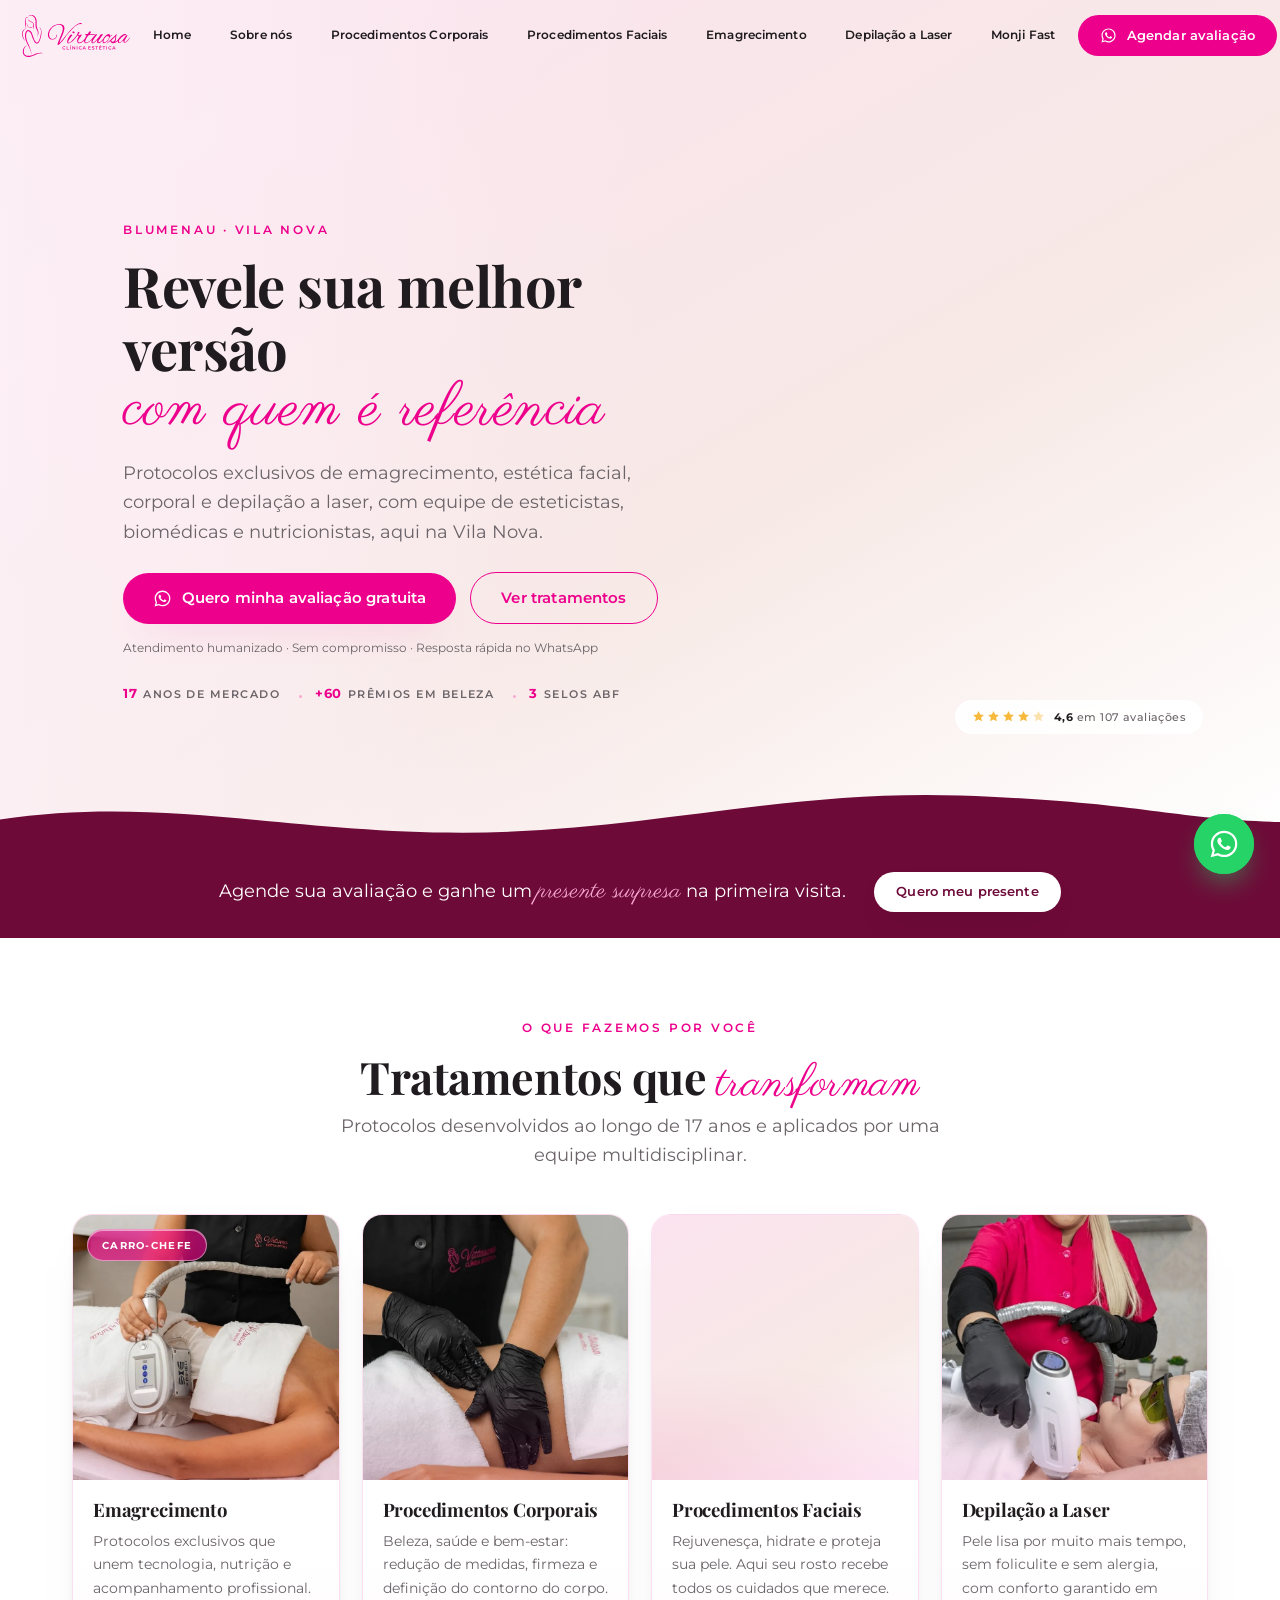
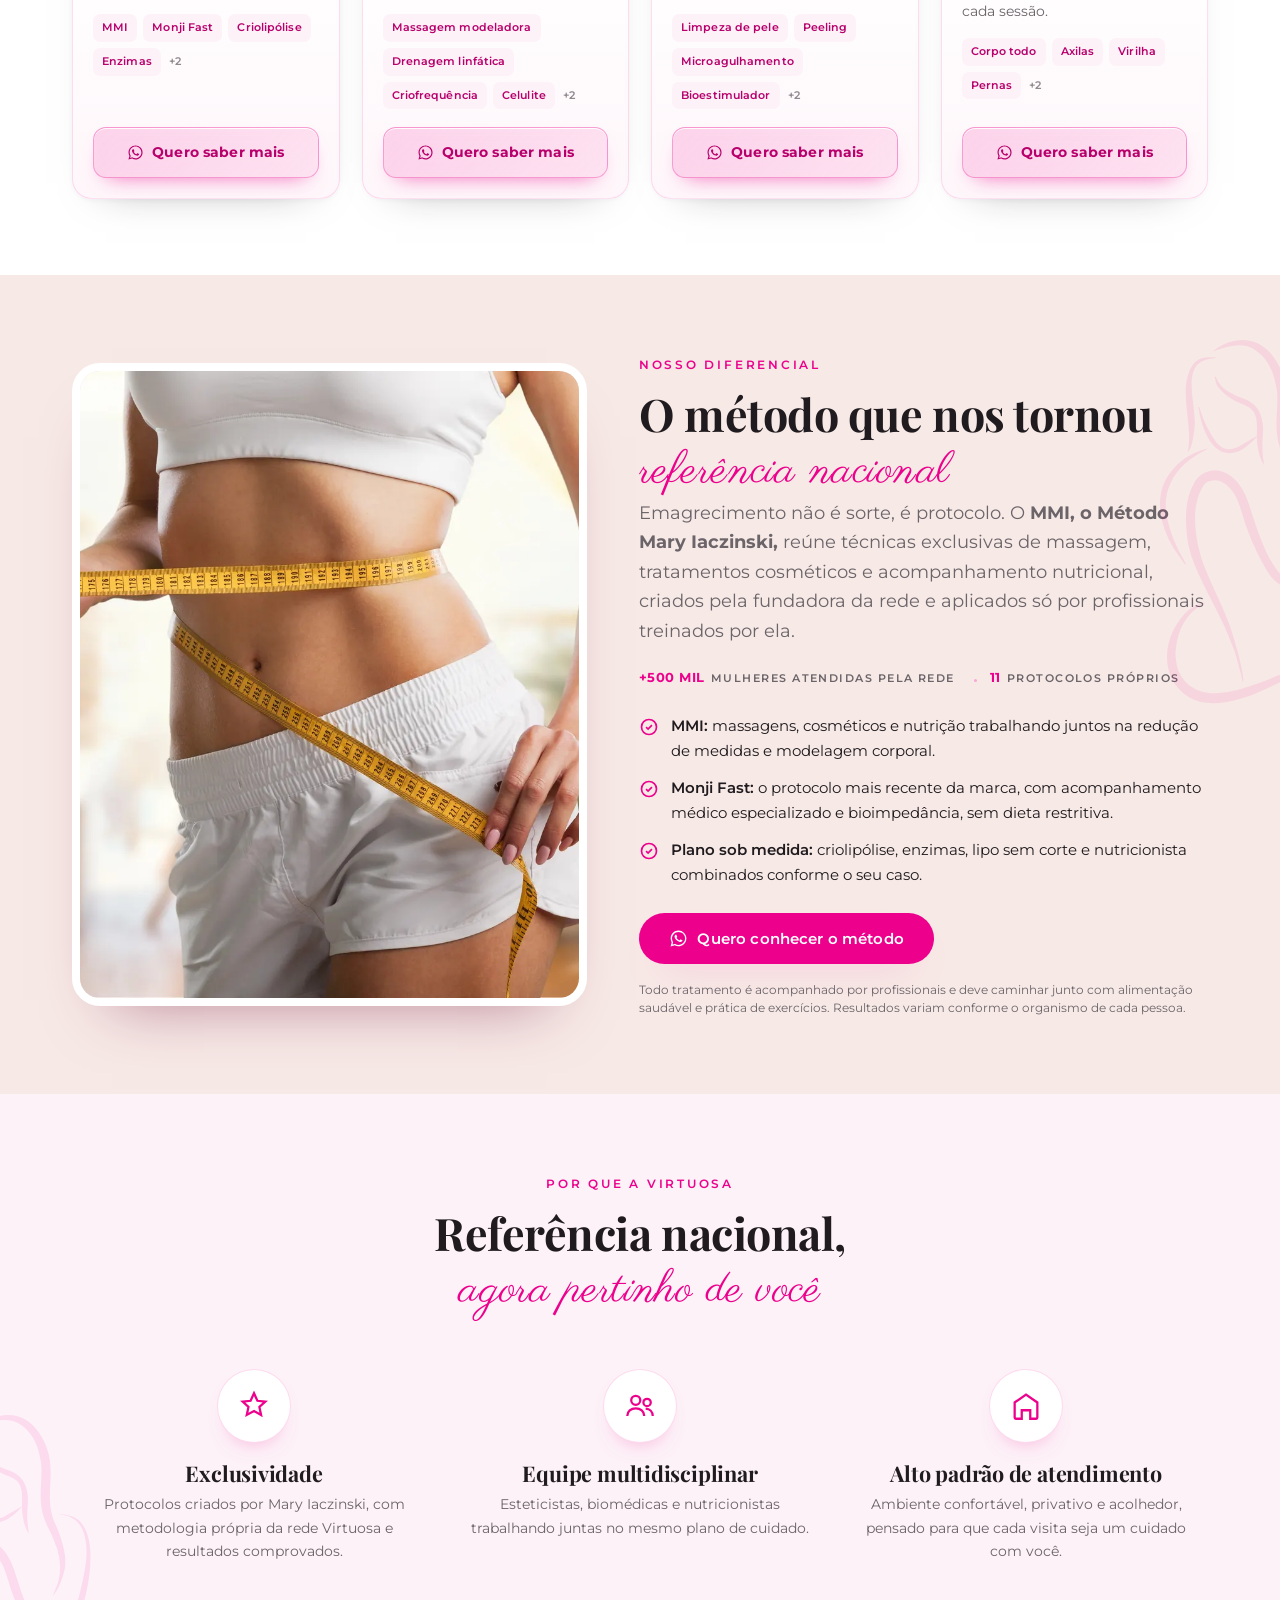
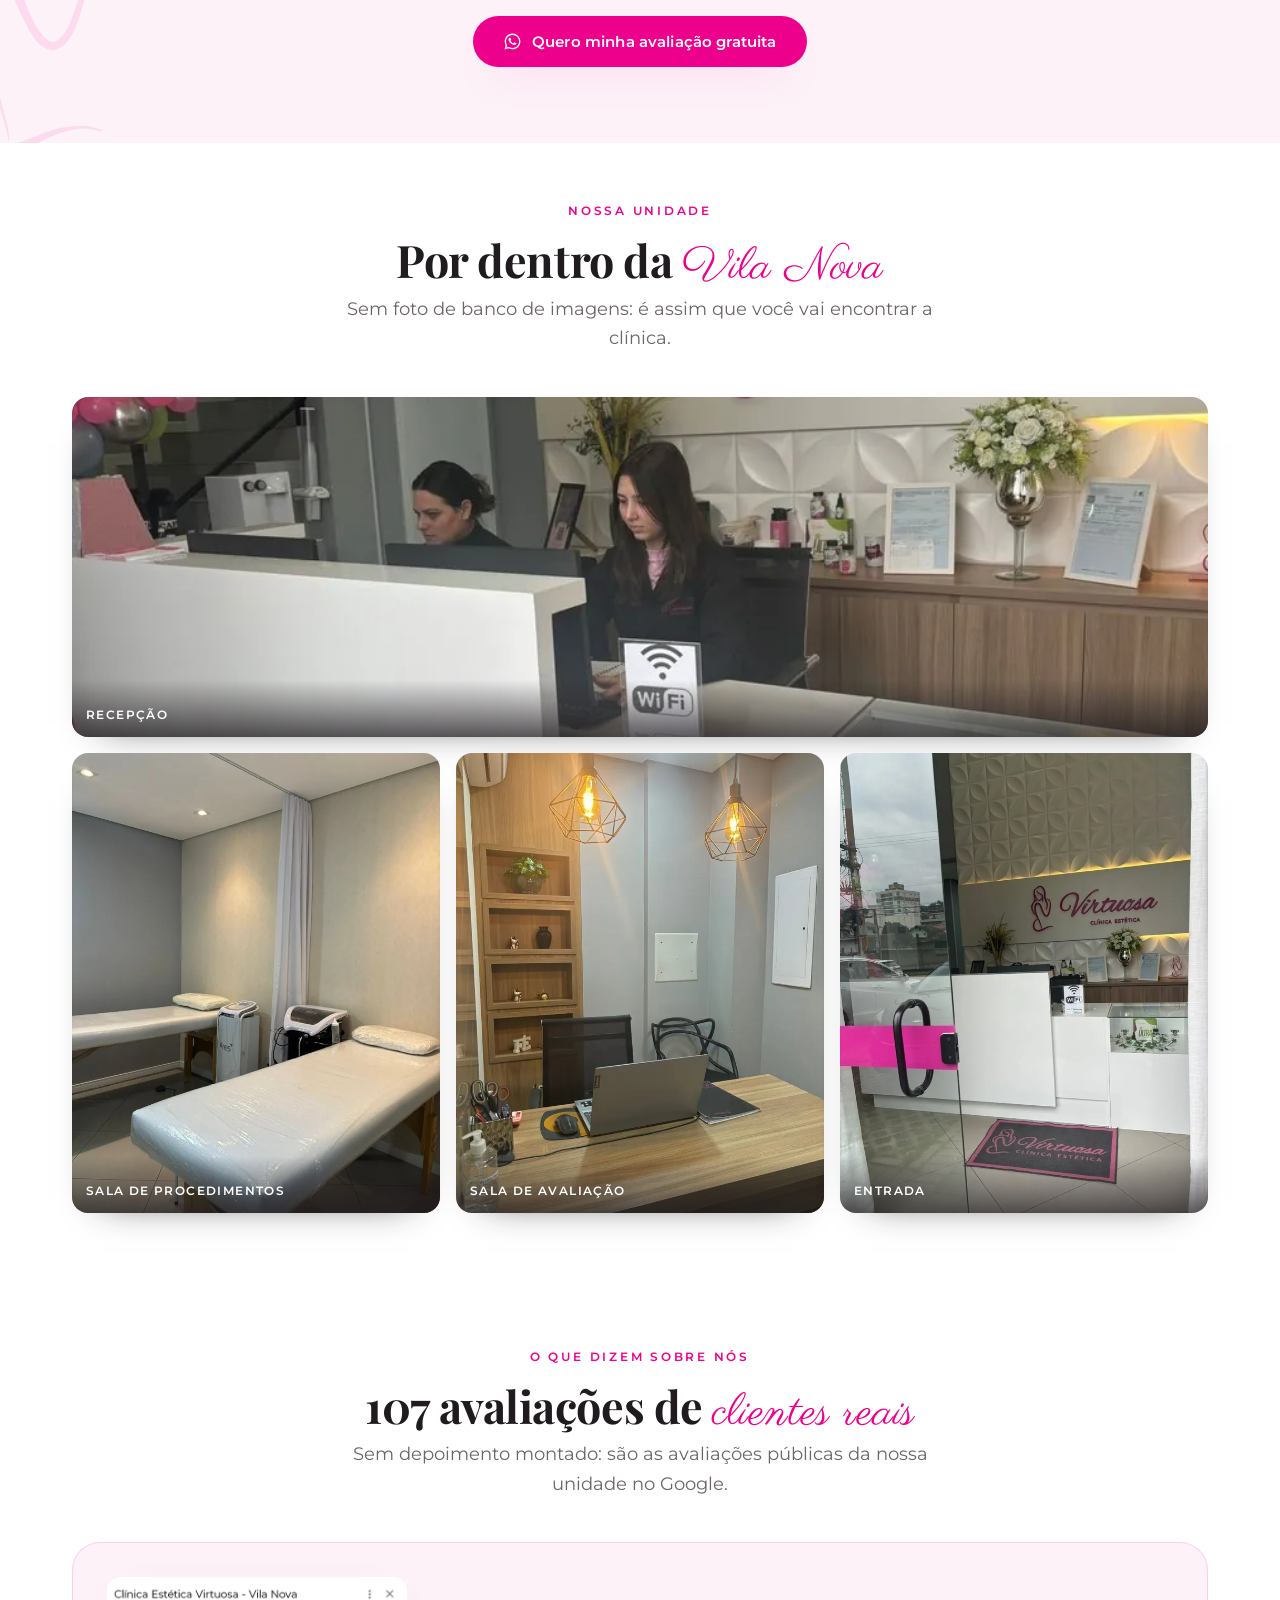
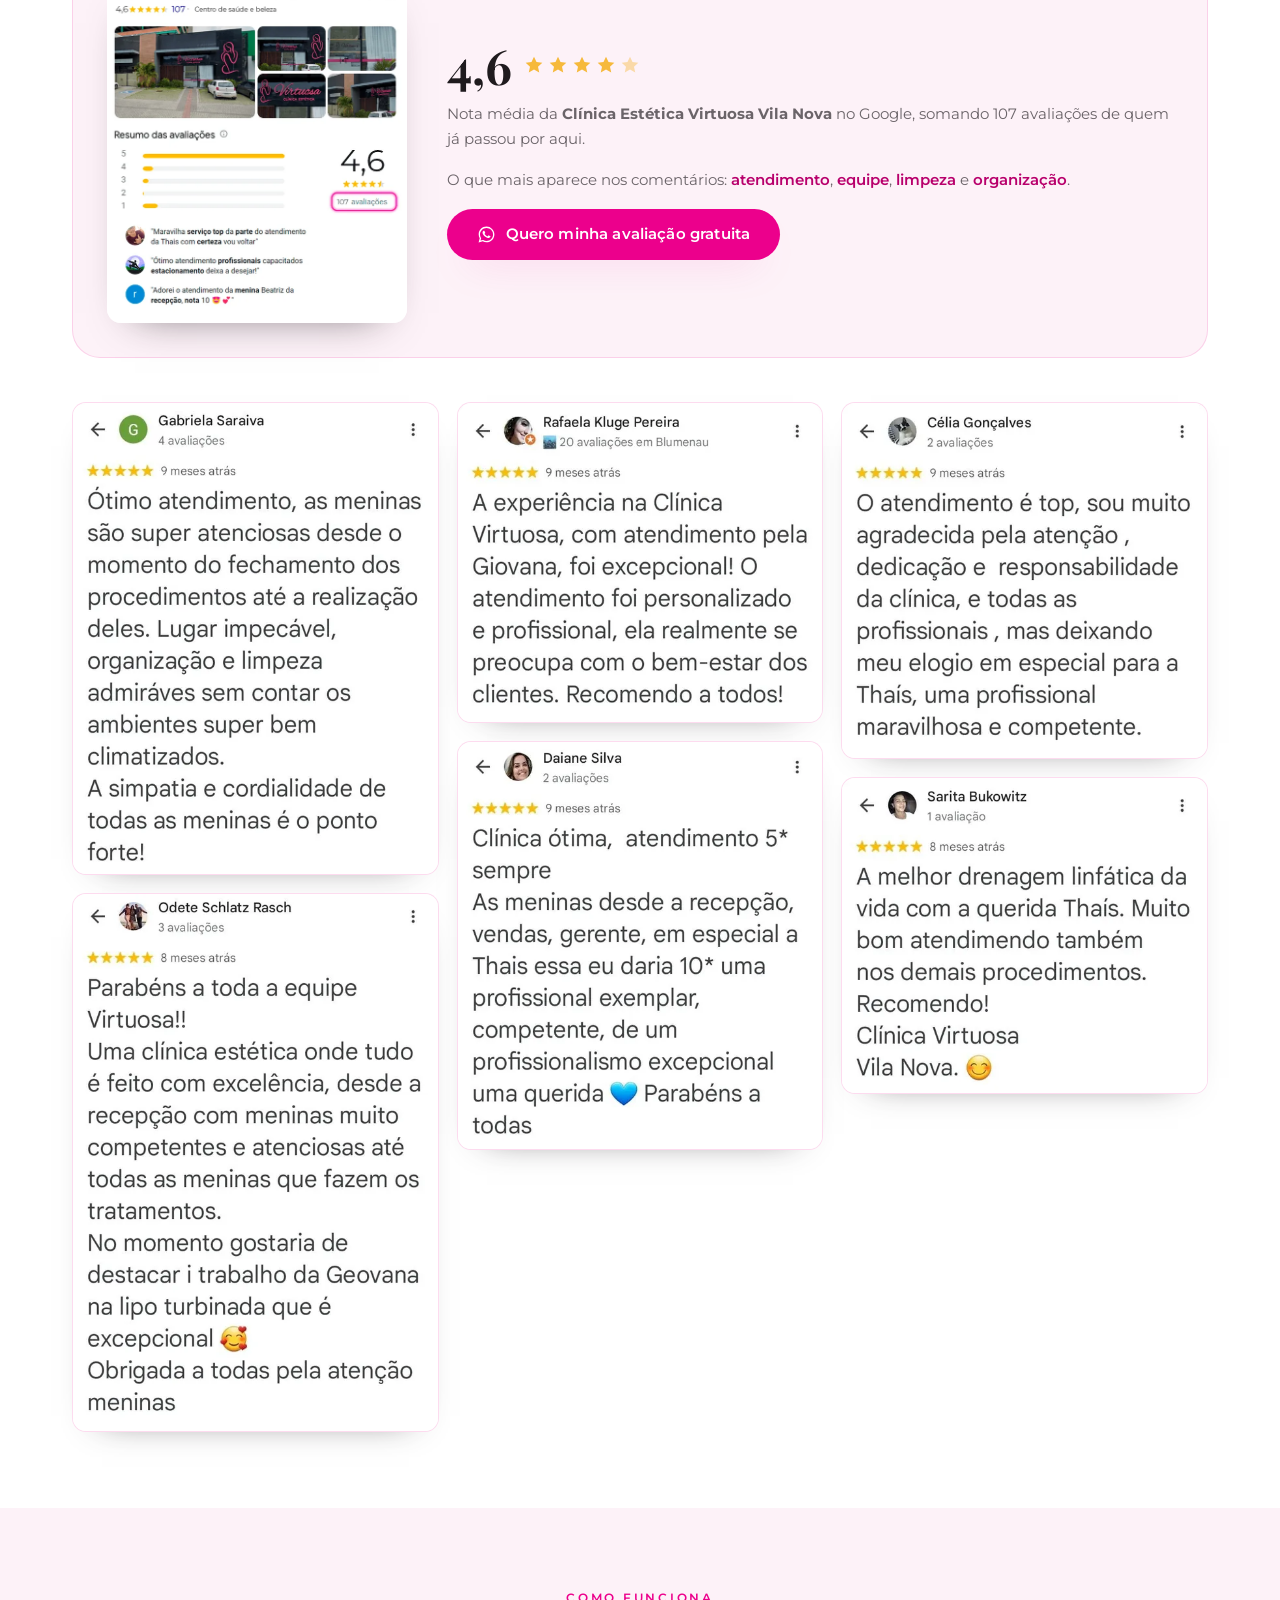
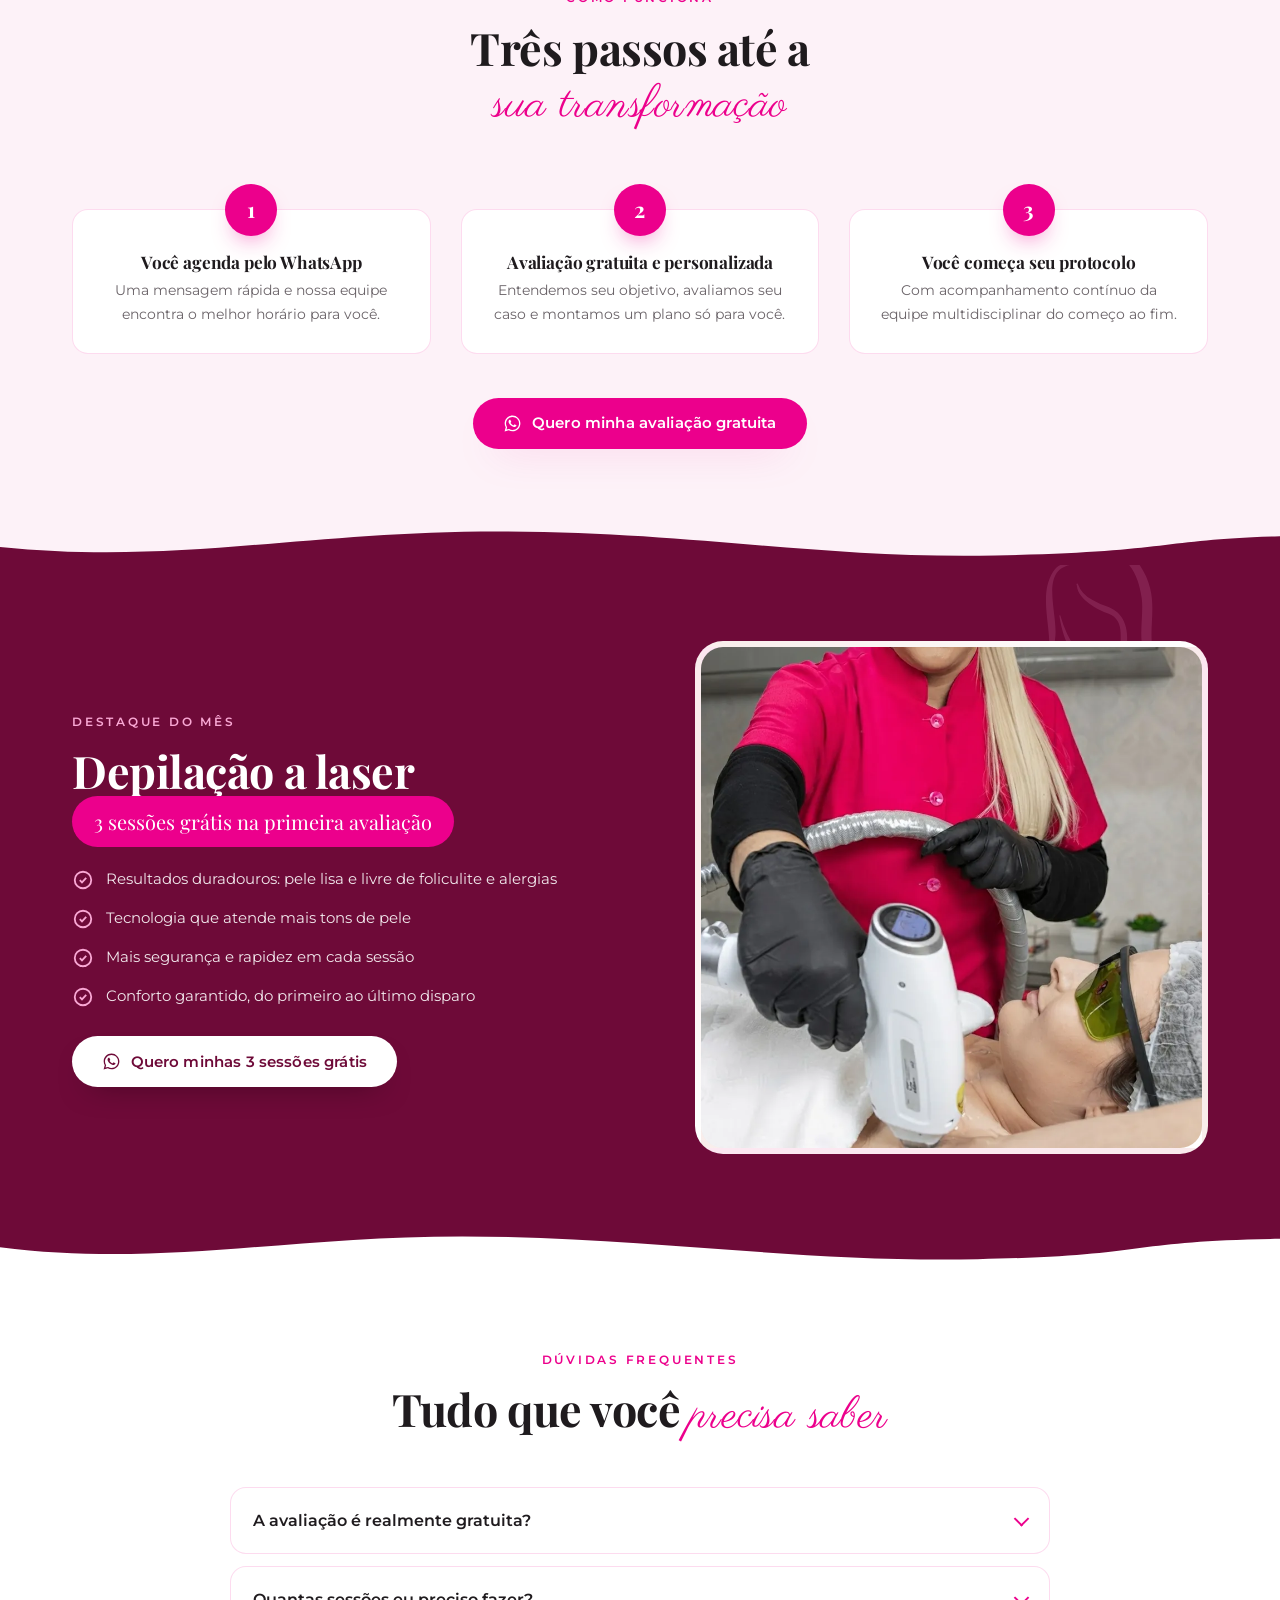
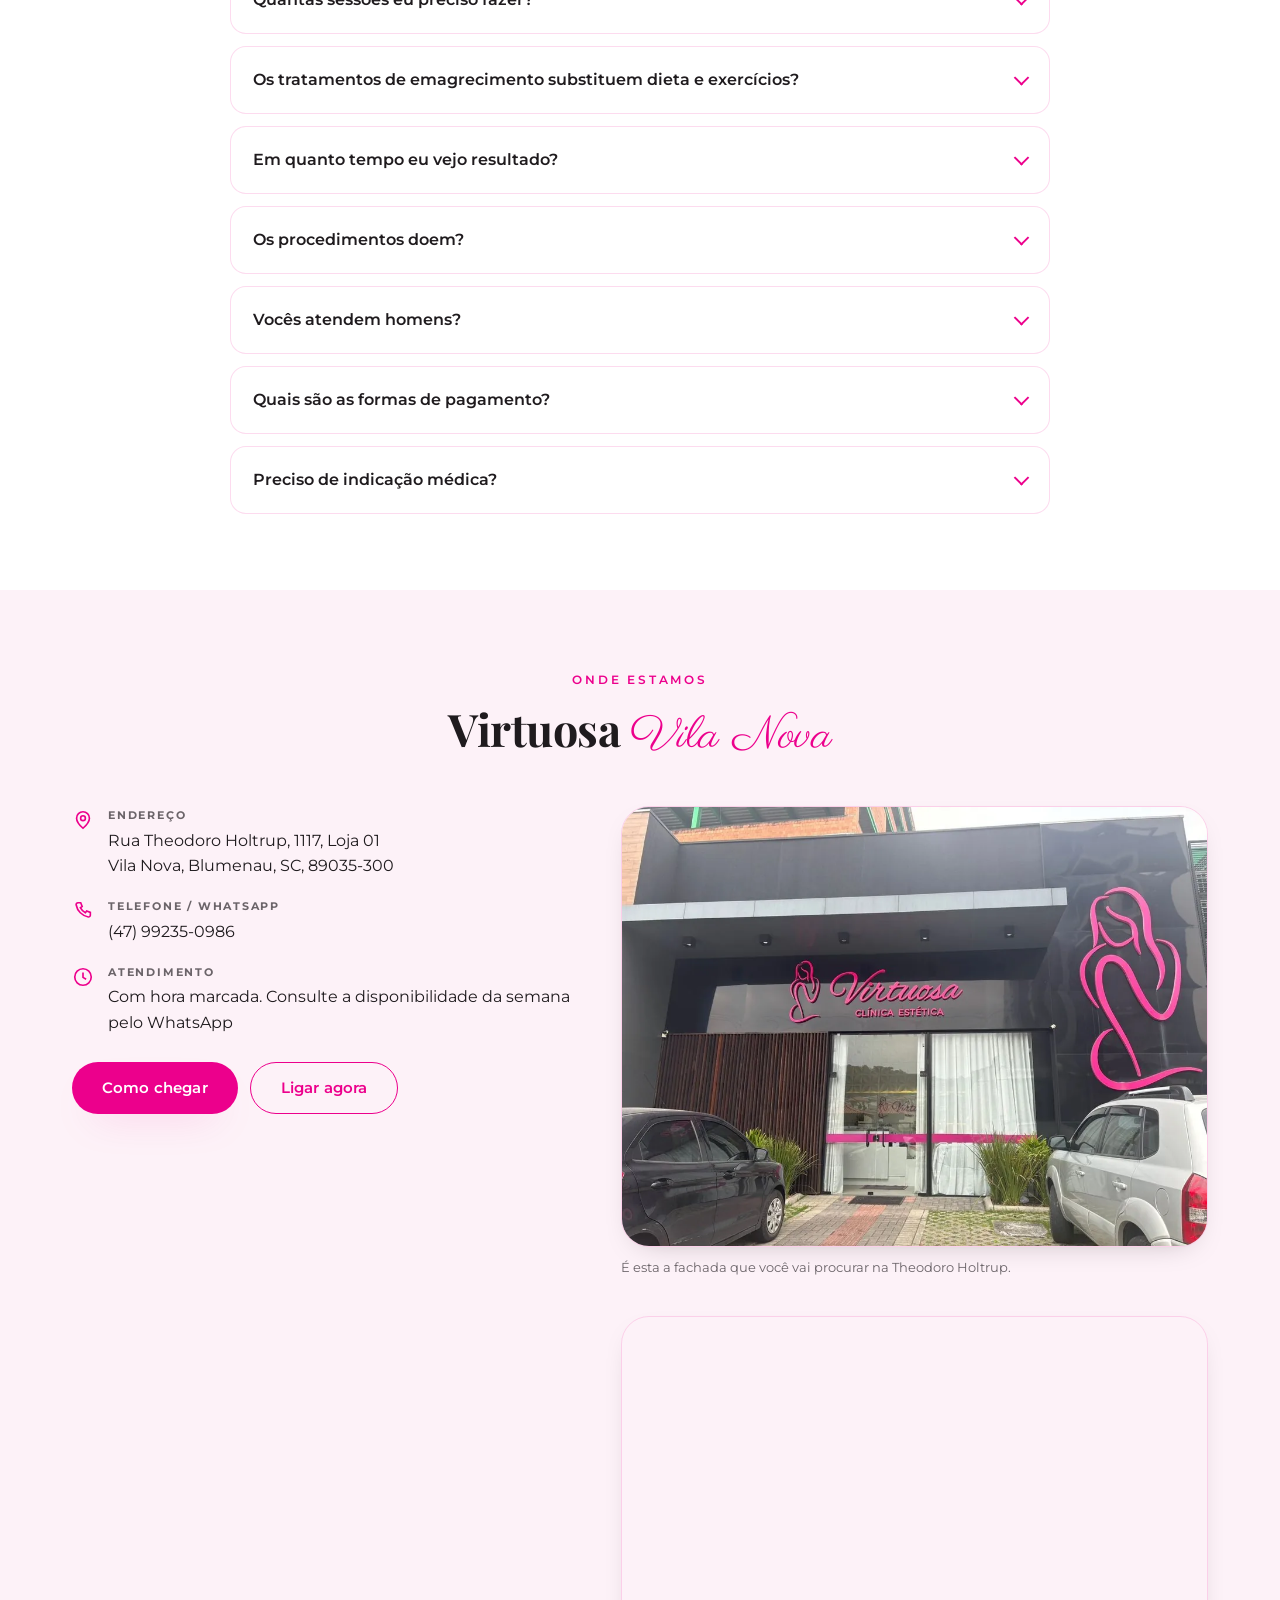
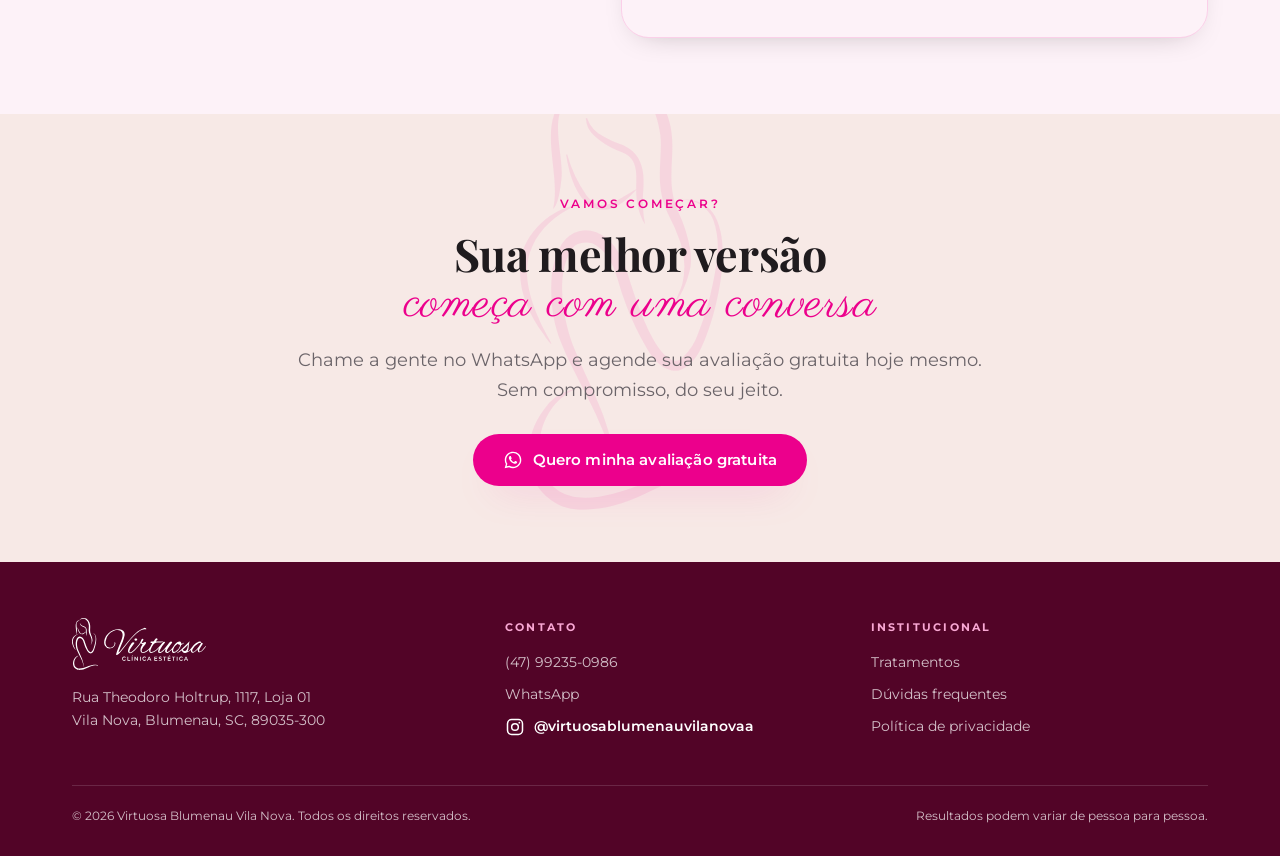
==== commit 0a6d792b: "Menu em vidro, hero maior no mobile e correções de responsividade - Header: pills no lugar do sublin" ====
--- a/index.html
+++ b/index.html
@@ -83,7 +83,7 @@
       <svg viewBox="0 0 24 24" fill="currentColor"><path d="m12 2 3 6.5 7 .8-5.2 4.7 1.5 6.9L12 17.4 5.7 20.9l1.5-6.9L2 9.3l7-.8L12 2Z"/></svg>
       <svg viewBox="0 0 24 24" fill="currentColor"><path d="m12 2 3 6.5 7 .8-5.2 4.7 1.5 6.9L12 17.4 5.7 20.9l1.5-6.9L2 9.3l7-.8L12 2Z"/></svg>
     </span>
-    <span><strong>4,6</strong> em 107 avaliações no Google</span>
+    <span><strong>4,6</strong> em 107 avaliações</span>
   </div>
   <div class="wrap">
     <div class="hero__grid">
--- a/styles.css
+++ b/styles.css
@@ -71,12 +71,23 @@
 .bg-nude{background:var(--nude)}
 .center{text-align:center}
 .section-head{max-width:640px;margin:0 auto 44px;text-align:center}
+@media(max-width:560px){
+  /* a palavra em script e larga: ganha linha propria em vez de ser cortada */
+  .section-head h2 .script,.final h2 .script{display:block}
+  h1,h2{overflow-wrap:break-word}
+}
+/* o trecho em script nunca quebra no meio: desce inteiro para a linha seguinte */
+@media(min-width:561px){.section-head h2 .script{white-space:nowrap}}
 .section-head p{margin-bottom:0}
 
 /* Traco organico decorativo (eco do logo em linha continua) */
 .wave{display:block;width:100%;line-height:0}
-.wave svg{display:block;width:100%;height:58px}
-@media(min-width:768px){.wave svg{height:88px}}
+/* a onda e o ultimo filho da secao: o padding-bottom deixava uma faixa
+   da cor anterior depois dela, quebrando a transicao entre as secoes */
+.section:has(> .wave){padding-bottom:0}
+.section > .wave{margin-top:clamp(38px,6vw,62px)}
+.wave svg{display:block;width:100%;height:38px}
+@media(min-width:768px){.wave svg{height:54px}}
 .line-deco{position:absolute;pointer-events:none;z-index:0;opacity:.5}
 section:has(.line-deco){overflow:hidden}
 
@@ -151,18 +162,18 @@
    Desktop: coluna direita ocupando toda a altura da hero. */
 .hero .hero__photo{
   position:absolute;left:0;right:0;bottom:0;z-index:0;
-  height:clamp(310px,74vw,470px);
+  height:clamp(400px,96vw,580px);
 }
 .hero .hero__photo picture,.hero .hero__photo img{width:100%;height:100%;display:block}
-.hero .hero__photo img{object-fit:cover;object-position:50% 10%}
+.hero .hero__photo img{object-fit:cover;object-position:50% 6%}
 .hero .hero__photo::after{
   content:"";position:absolute;inset:0;pointer-events:none;
   background:linear-gradient(to bottom,
     var(--rose-bg) 0%,
-    rgba(253,242,248,.88) 12%,
-    rgba(253,242,248,.45) 28%,
-    rgba(253,242,248,.12) 45%,
-    rgba(253,242,248,0) 64%);
+    rgba(253,242,248,.72) 9%,
+    rgba(253,242,248,.26) 22%,
+    rgba(253,242,248,.05) 36%,
+    rgba(253,242,248,0) 50%);
 }
 
 /* camada 1: veu horizontal (so no desktop) */
@@ -171,7 +182,7 @@
 /* camada 2: conteudo */
 .hero .wrap{position:relative;z-index:2}
 .hero .wave{position:relative;z-index:3}
-.hero__grid{display:grid;gap:34px;align-items:center;padding-bottom:clamp(250px,64vw,410px)}
+.hero__grid{display:grid;gap:34px;align-items:center;padding-bottom:clamp(330px,84vw,500px)}
 .hero h1{margin-bottom:18px}
 .hero h1 .script{display:block;font-size:1.08em;line-height:.95;margin-top:.04em}
 .hero__sub{max-width:34rem;margin-bottom:26px}
@@ -190,9 +201,11 @@
   background:var(--rose);margin:0 13px;vertical-align:middle;
 }
 .seals strong{color:var(--magenta);font-weight:700;font-size:.8rem;letter-spacing:.04em}
-@media(max-width:420px){
-  .seals{letter-spacing:.08em;font-size:.66rem}
-  .seals li:not(:last-child)::after{margin:0 9px}
+@media(max-width:620px){
+  .seals{flex-direction:column;align-items:flex-start;gap:8px;letter-spacing:.1em;font-size:.68rem}
+  .seals li:not(:last-child)::after{display:none}
+  .seals li{gap:7px}
+  .seals strong{font-size:.78rem}
 }
 
 .hero__badge{
@@ -200,7 +213,7 @@
   background:rgba(255,255,255,.9);backdrop-filter:blur(8px);
   border:1px solid rgba(255,255,255,.7);border-radius:999px;padding:9px 16px;
   box-shadow:0 12px 30px -22px rgba(31,27,30,.9);
-  display:flex;align-items:center;gap:9px;max-width:270px;
+  display:flex;align-items:center;gap:9px;max-width:min(270px, calc(100% - 32px));
 }
 .hero__badge-stars{display:inline-flex;gap:2px;flex:none}
 .hero__badge-stars svg{width:13px;height:13px;color:#F6B93B}
@@ -232,10 +245,10 @@
       rgba(253,242,248,0) 52%);
   }
   .hero__grid{padding-bottom:0;grid-template-columns:minmax(0,53%);padding-left:clamp(0px,4vw,72px)}
-  .hero__badge{right:auto;left:calc(50% - 40px);bottom:74px;max-width:250px}
+  .hero__badge{left:auto;right:5%;bottom:104px;max-width:260px}
 }
 @media(min-width:1280px){
-  .hero__badge{left:calc(48% - 20px)}
+  .hero__badge{right:6%;bottom:112px}
 }
 
 /* ---------- Slots de imagem ---------- */
@@ -488,6 +501,8 @@
 
 /* ---------- Footer ---------- */
 .footer{background:var(--bordo-deep);color:rgba(255,255,255,.75);padding:56px 0 30px;font-size:.88rem}
+/* espaco para o botao flutuante nao cobrir o rodape no celular */
+@media(max-width:640px){.footer{padding-bottom:92px}.wa-float{width:56px;height:56px}.wa-float svg{width:29px;height:29px}}
 .footer a:hover{color:#fff}
 .footer__grid{display:grid;gap:28px}
 @media(min-width:800px){.footer__grid{grid-template-columns:1.2fr 1fr 1fr}}
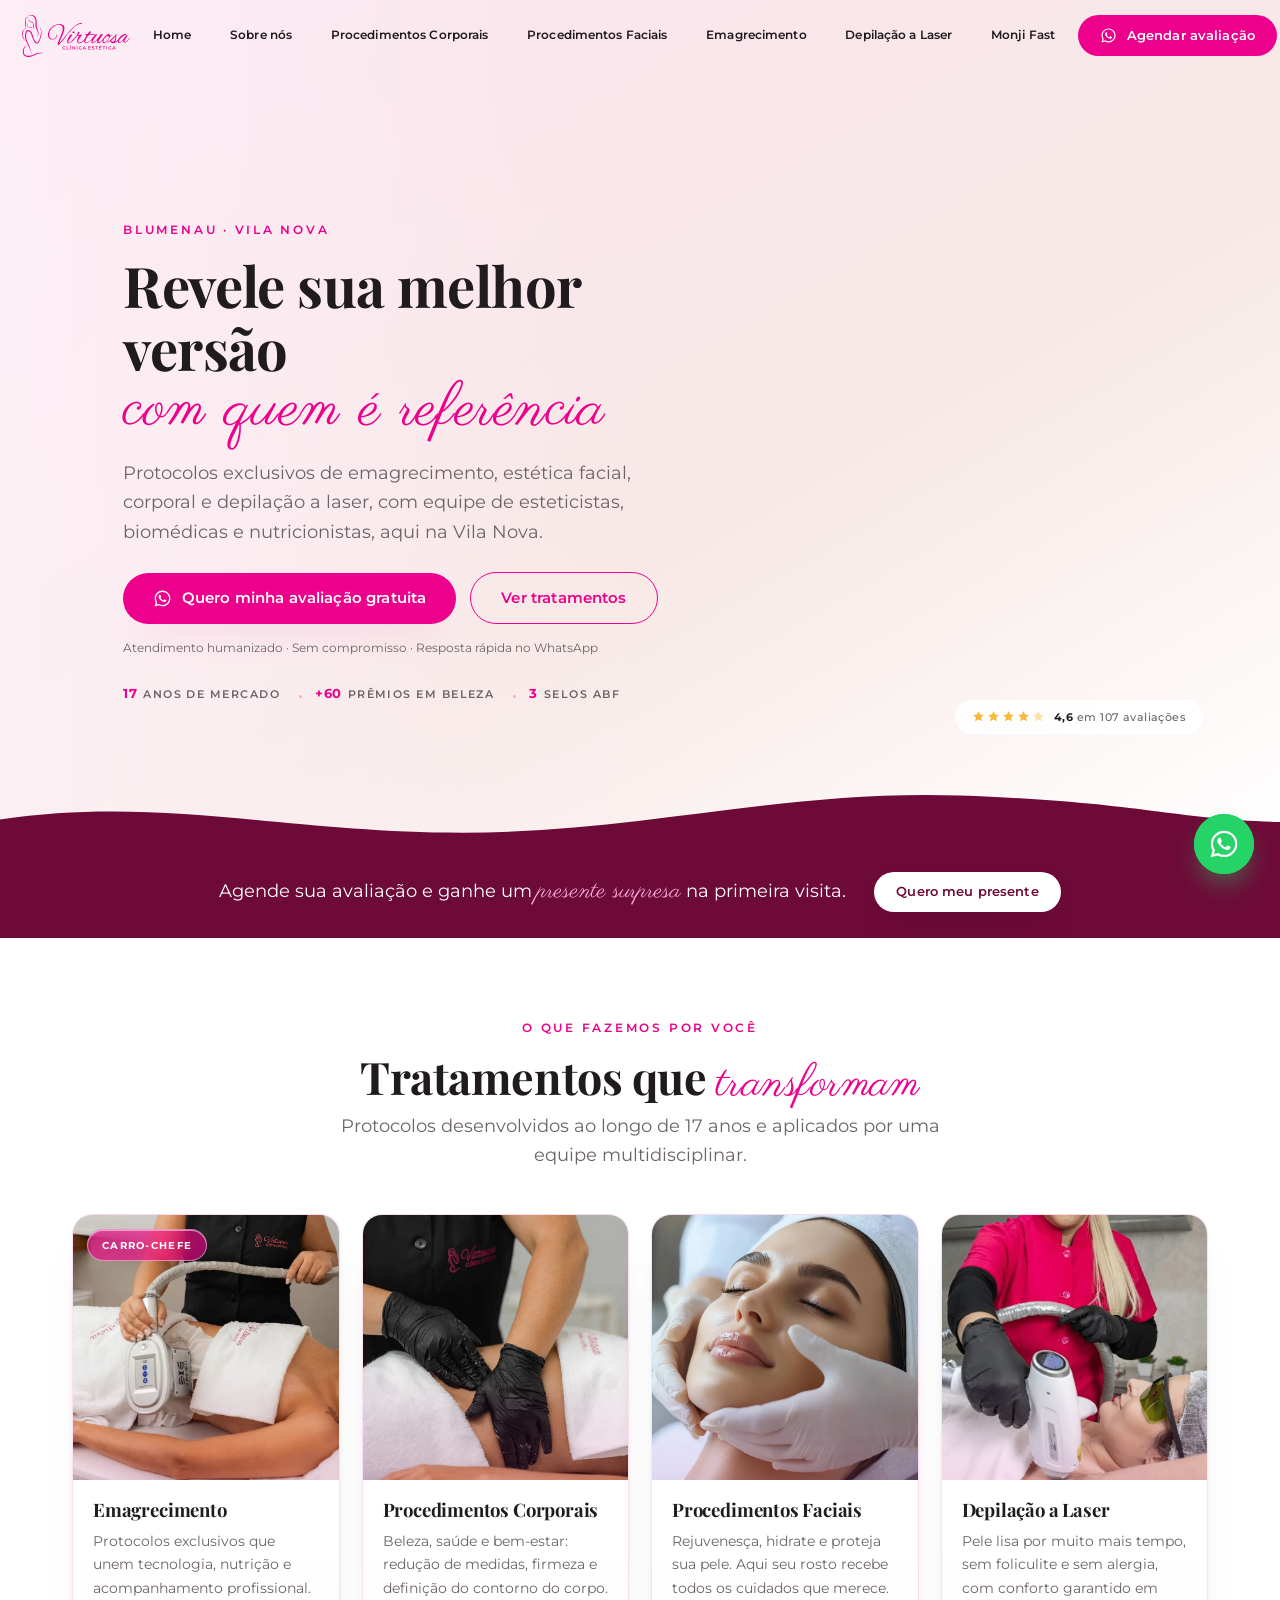
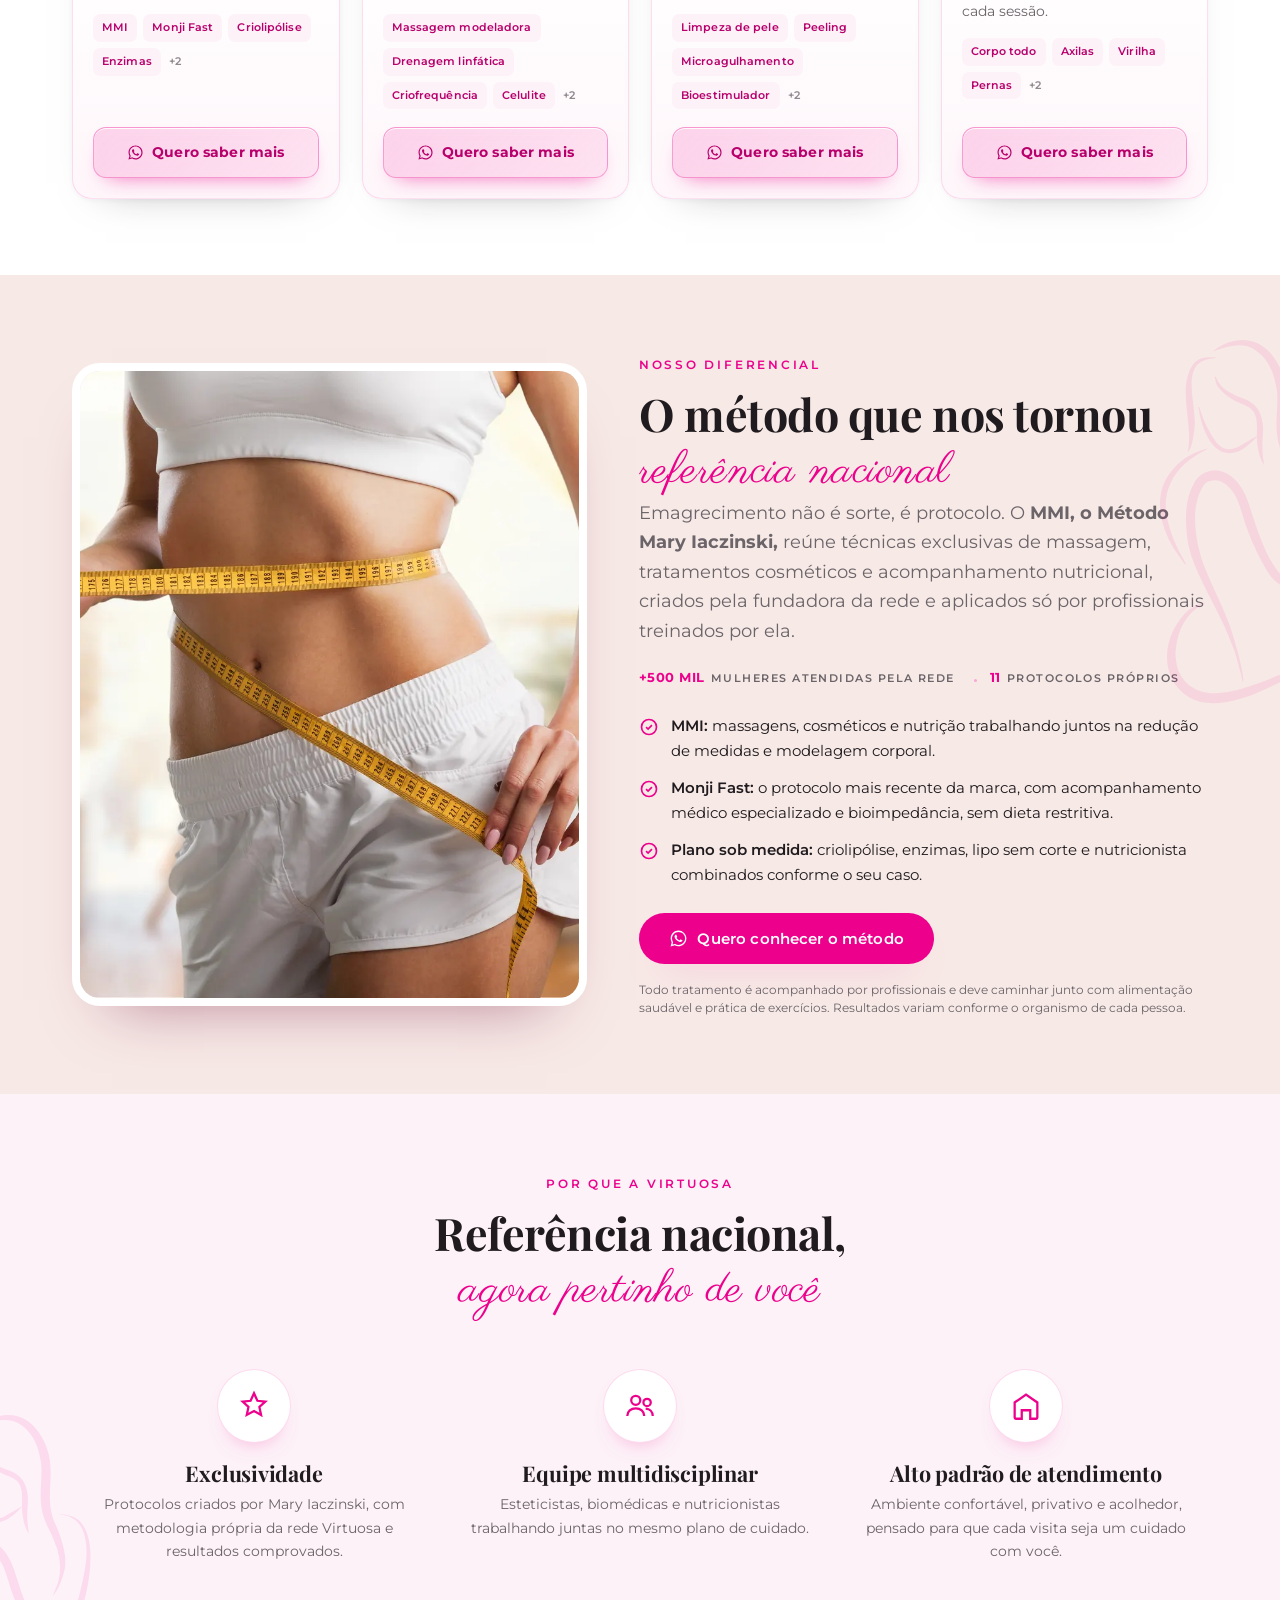
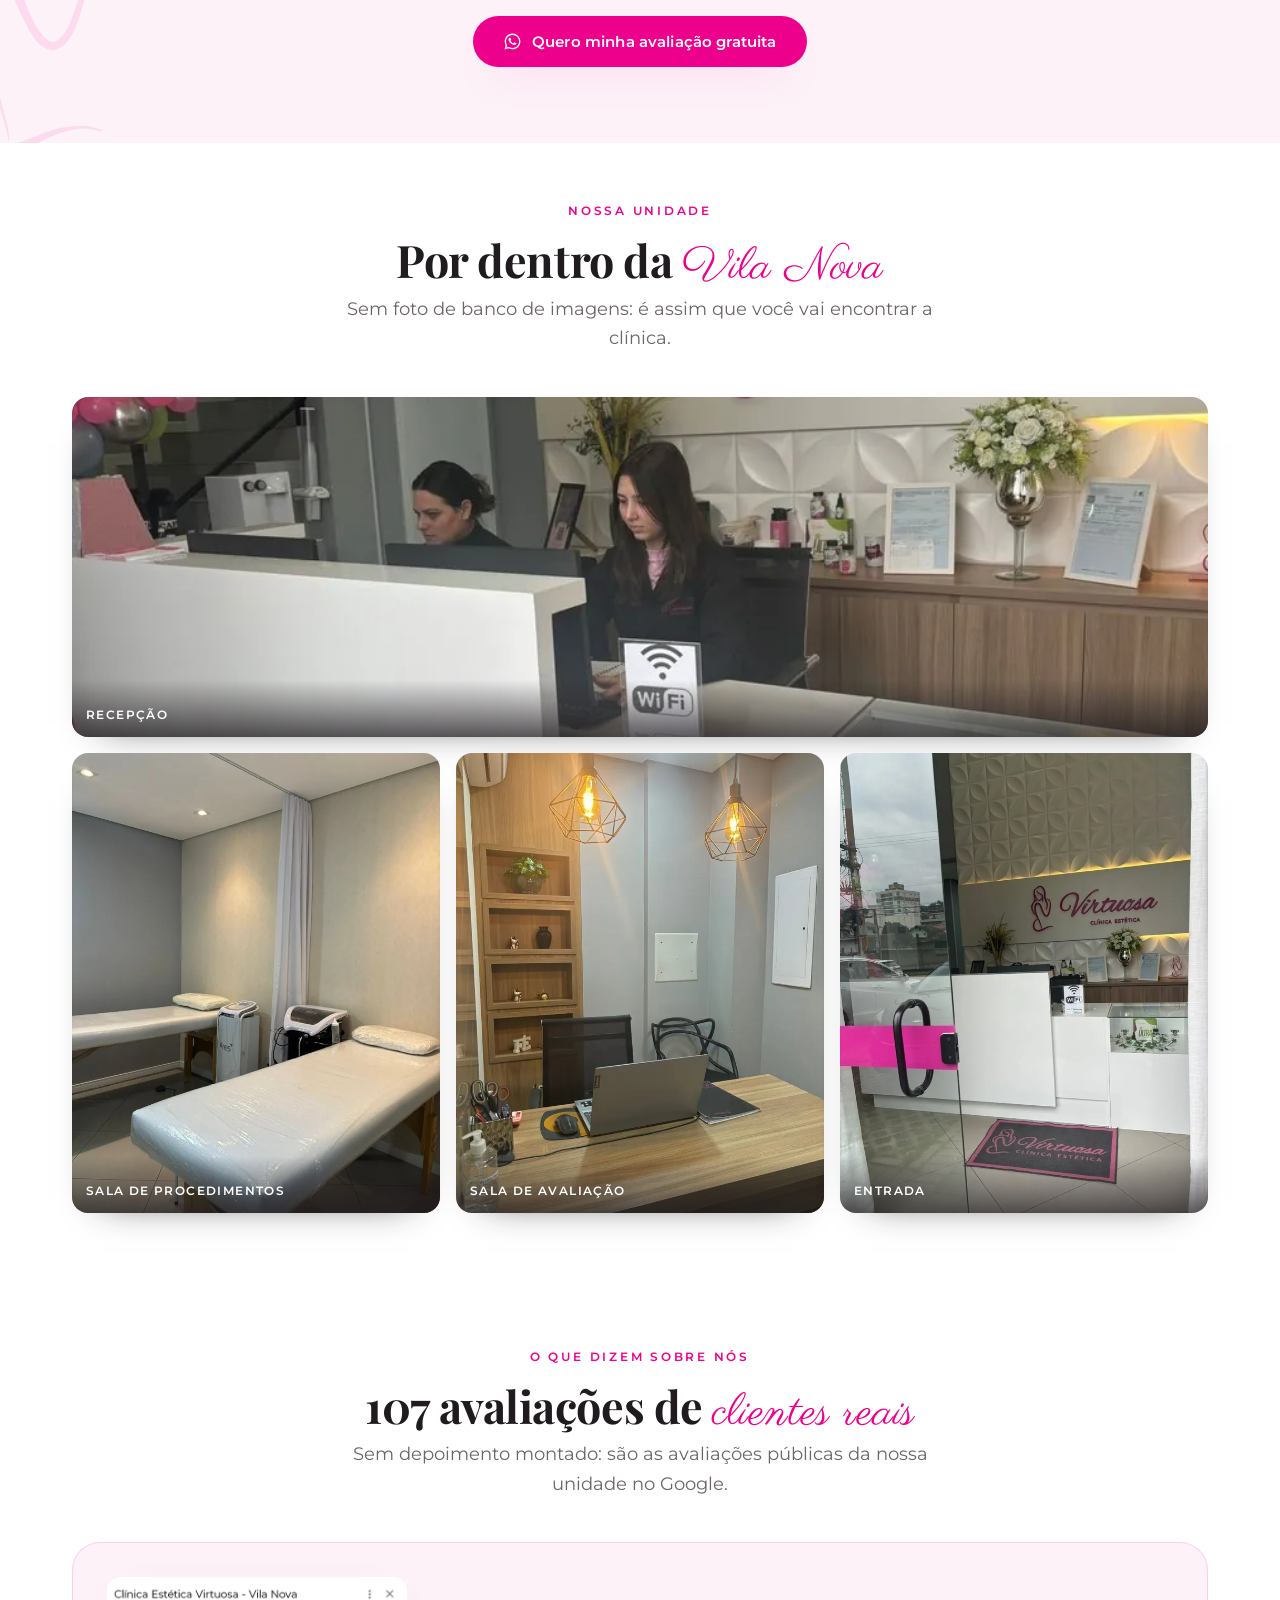
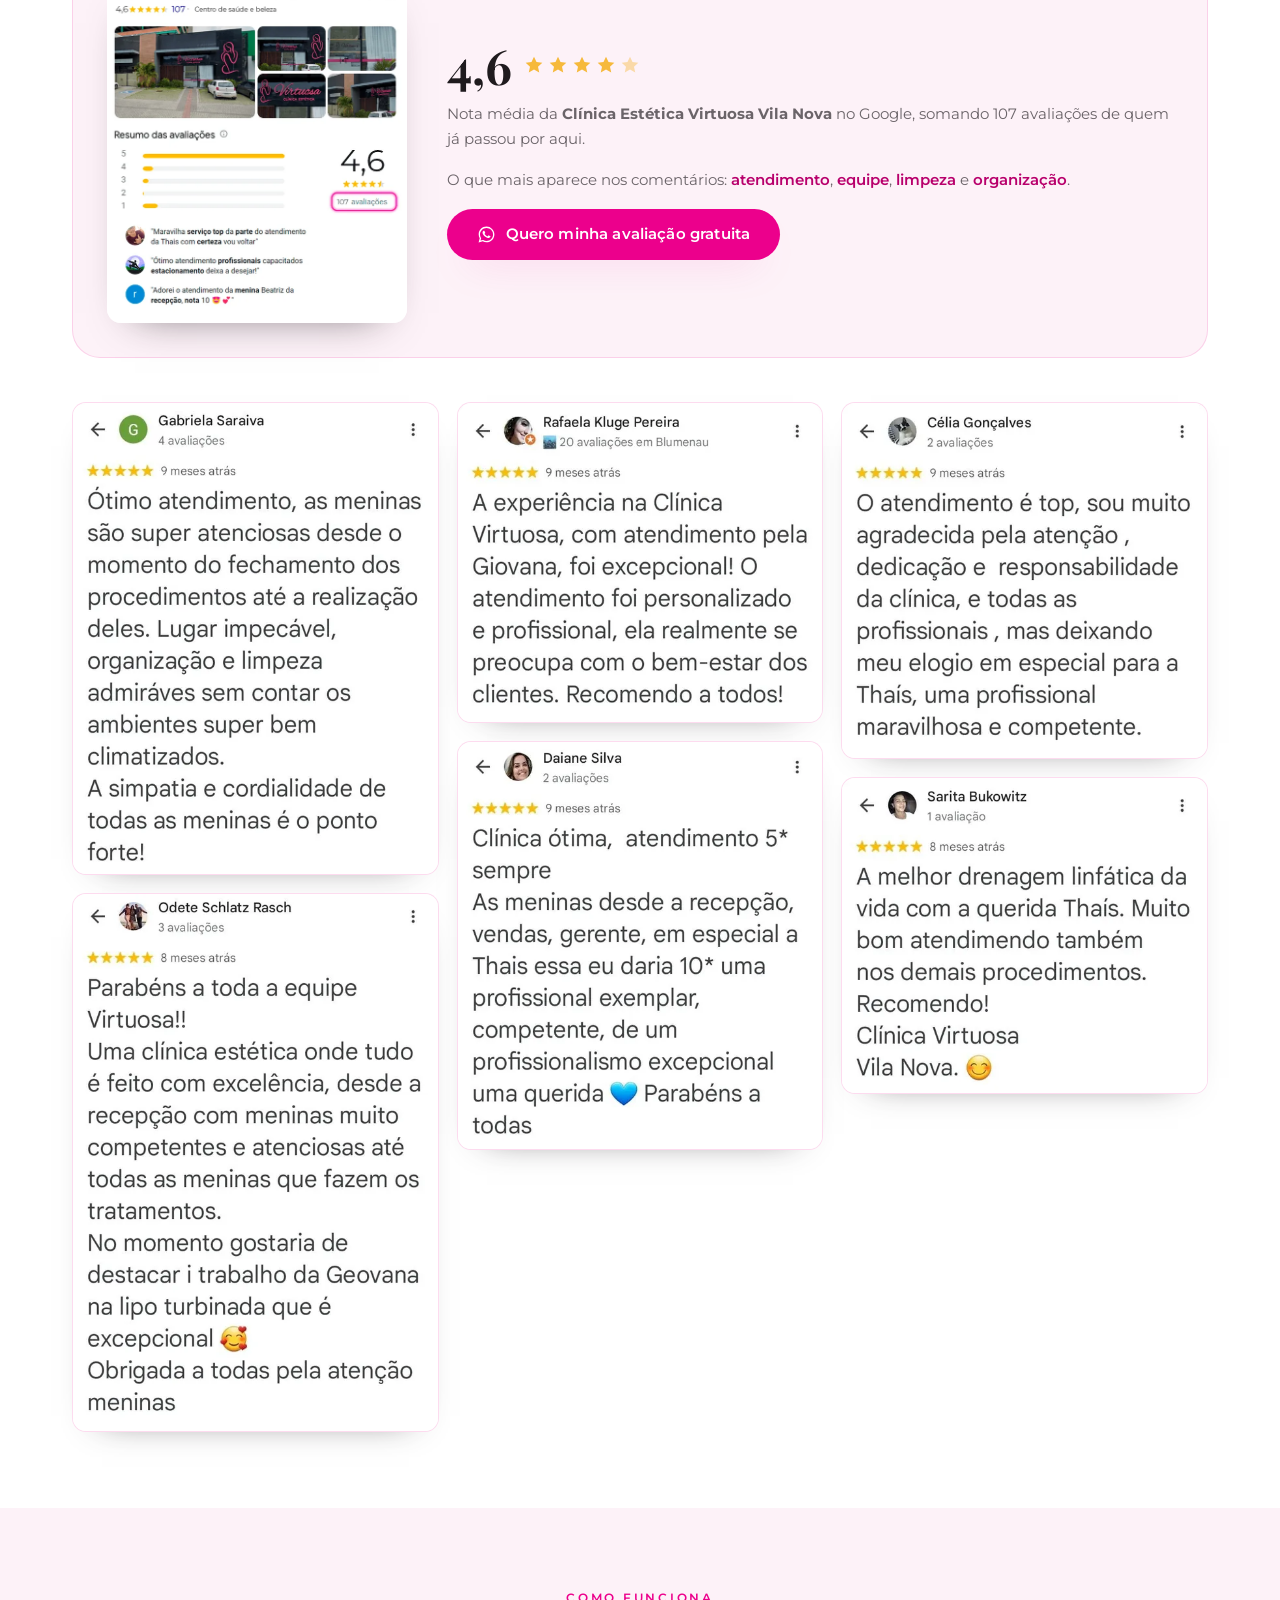
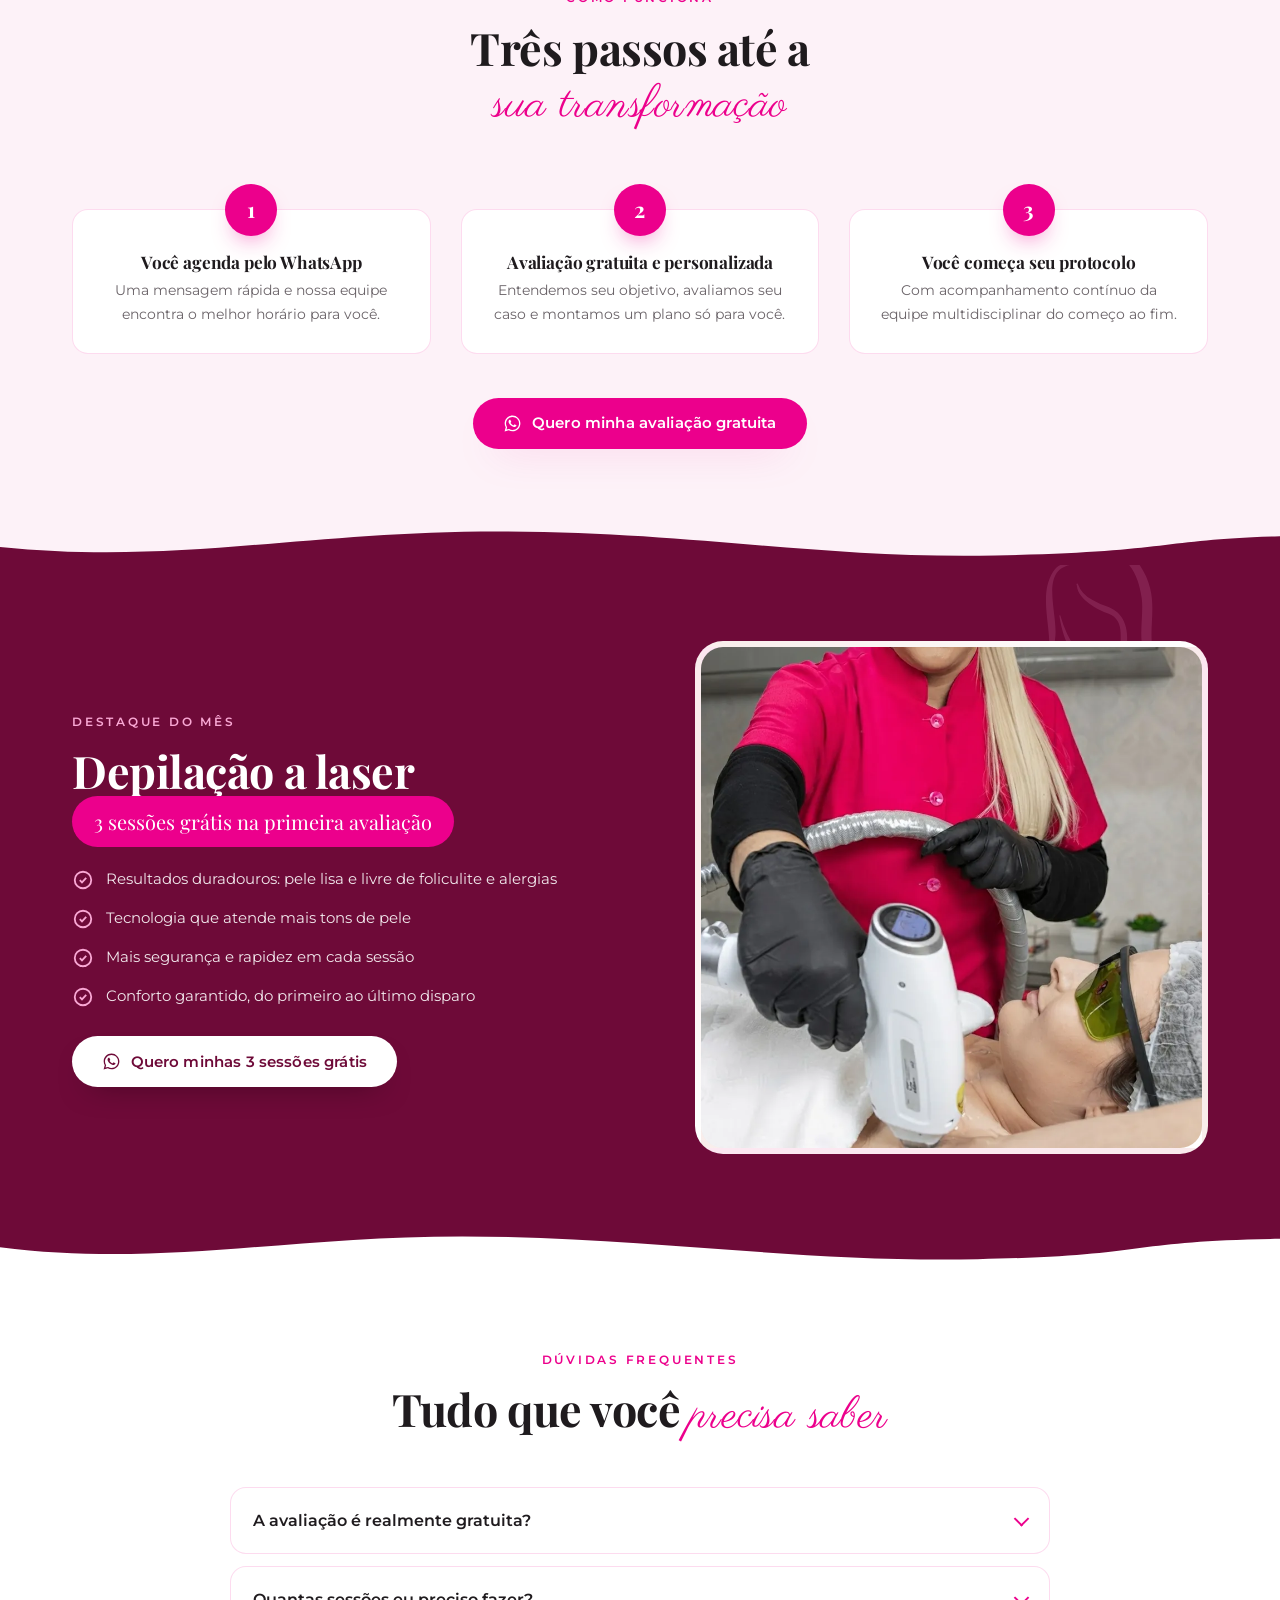
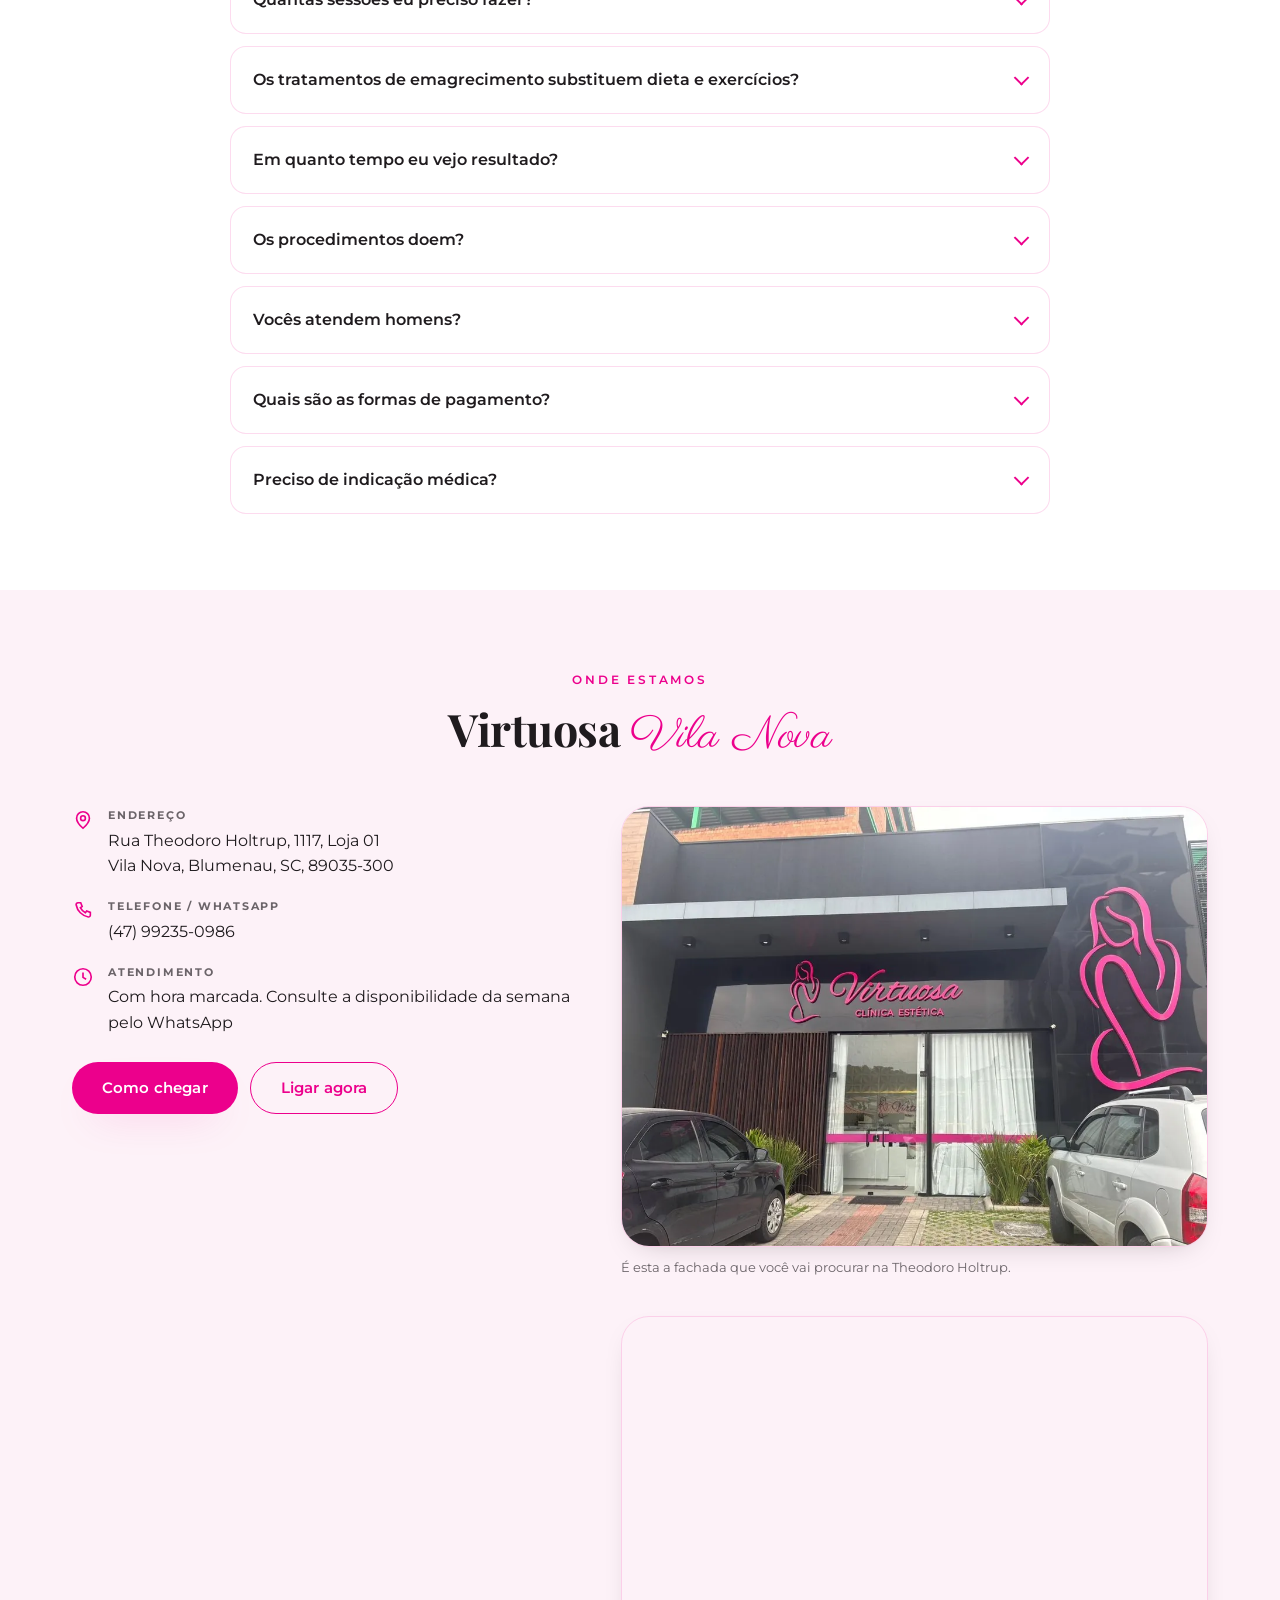
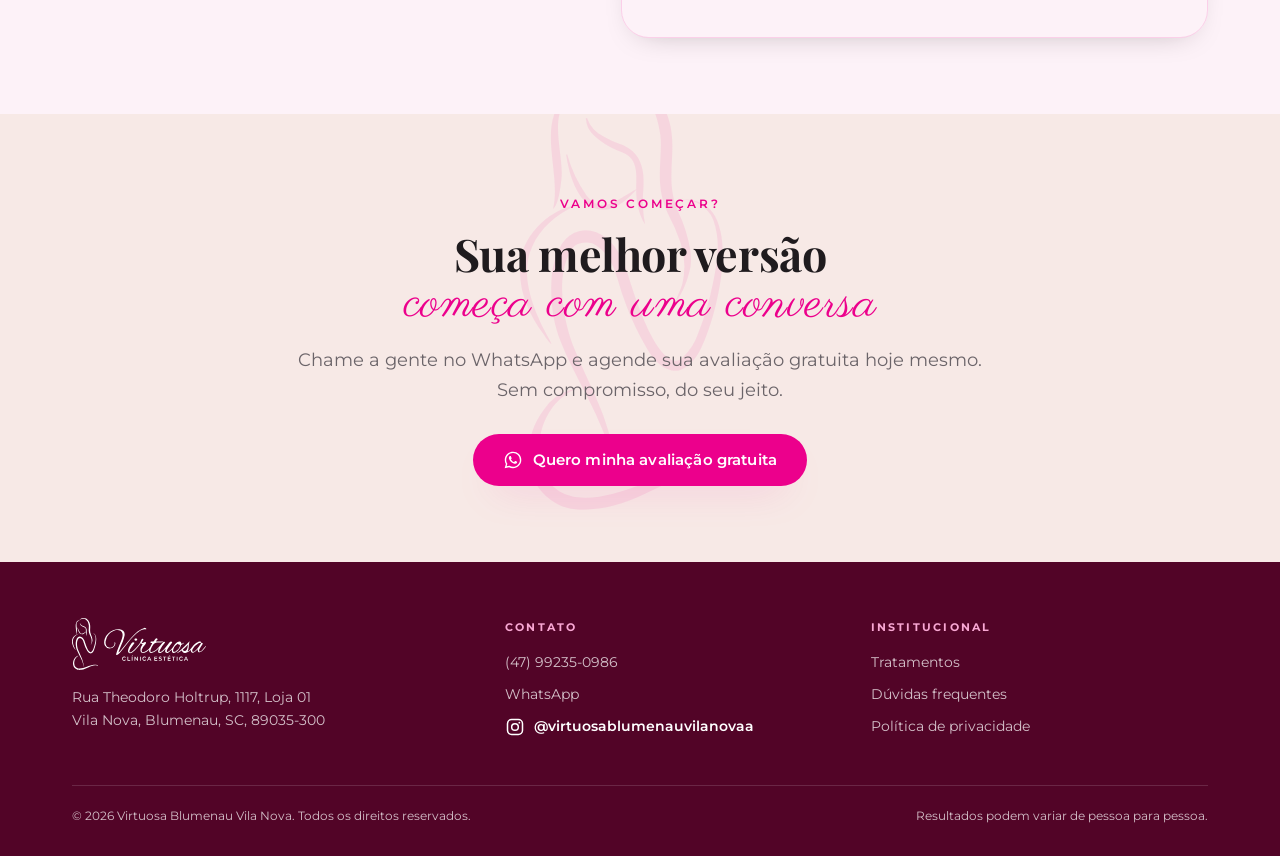
==== commit bd21b30a: "Imagem de compartilhamento (Open Graph) para WhatsApp e redes - og-image.jpg e og-corporais.jpg em 1" ====
--- a/index.html
+++ b/index.html
@@ -6,10 +6,26 @@
 <title>Virtuosa Blumenau Vila Nova | Clínica Estética | Avaliação Gratuita</title>
 <meta name="description" content="Clínica Virtuosa Blumenau Vila Nova: emagrecimento, estética facial, corporal e depilação a laser. 17 anos de mercado. Agende sua avaliação gratuita pelo WhatsApp.">
 <meta name="theme-color" content="#EC008C">
-<meta property="og:title" content="Virtuosa Blumenau Vila Nova | Avaliação Gratuita">
-<meta property="og:description" content="Revele sua melhor versão com quem é referência em estética no Brasil. Avaliação gratuita em Blumenau, Vila Nova.">
+<!-- Compartilhamento (WhatsApp, Instagram, Facebook, LinkedIn).
+     IMPORTANTE: og:image exige URL absoluta. Troque SEU-DOMINIO.com.br pelo
+     dominio final e revalide em developers.facebook.com/tools/debug -->
 <meta property="og:type" content="website">
 <meta property="og:locale" content="pt_BR">
+<meta property="og:site_name" content="Virtuosa Blumenau Vila Nova">
+<meta property="og:url" content="https://SEU-DOMINIO.com.br/">
+<meta property="og:title" content="Virtuosa Blumenau Vila Nova | Clínica Estética">
+<meta property="og:description" content="Emagrecimento, estética facial, corporal e depilação a laser. 17 anos de mercado, 4,6 em 107 avaliações. Agende sua avaliação gratuita.">
+<meta property="og:image" content="https://SEU-DOMINIO.com.br/assets/img/og-image.jpg">
+<meta property="og:image:secure_url" content="https://SEU-DOMINIO.com.br/assets/img/og-image.jpg">
+<meta property="og:image:type" content="image/jpeg">
+<meta property="og:image:width" content="1200">
+<meta property="og:image:height" content="630">
+<meta property="og:image:alt" content="Virtuosa Blumenau Vila Nova | Clínica Estética">
+<meta name="twitter:card" content="summary_large_image">
+<meta name="twitter:title" content="Virtuosa Blumenau Vila Nova | Clínica Estética">
+<meta name="twitter:description" content="Emagrecimento, estética facial, corporal e depilação a laser. 17 anos de mercado, 4,6 em 107 avaliações. Agende sua avaliação gratuita.">
+<meta name="twitter:image" content="https://SEU-DOMINIO.com.br/assets/img/og-image.jpg">
+<link rel="canonical" href="https://SEU-DOMINIO.com.br/">
 <link rel="preconnect" href="https://fonts.googleapis.com">
 <link rel="preconnect" href="https://fonts.gstatic.com" crossorigin>
 <link href="https://fonts.googleapis.com/css2?family=Playfair+Display:wght@400;600;700&family=Montserrat:wght@400;500;600;700&family=Parisienne&display=swap" rel="stylesheet">
